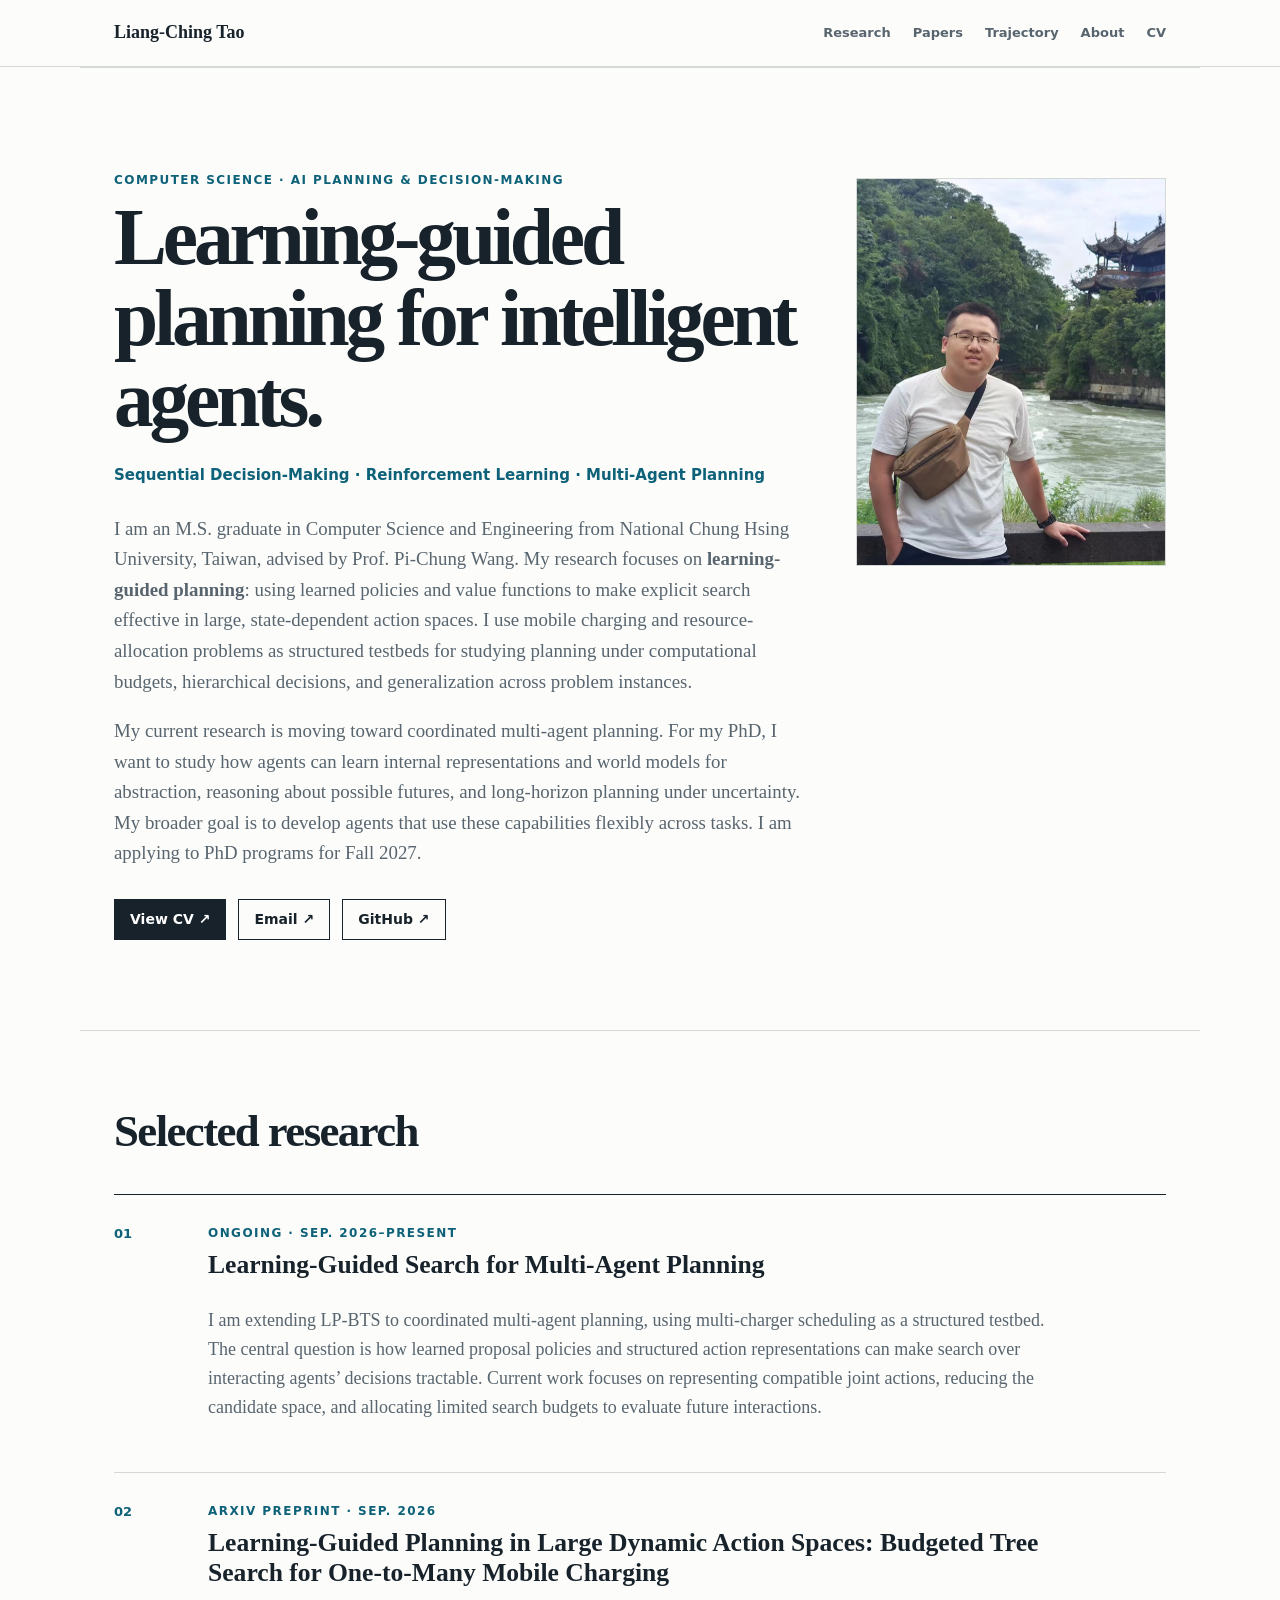
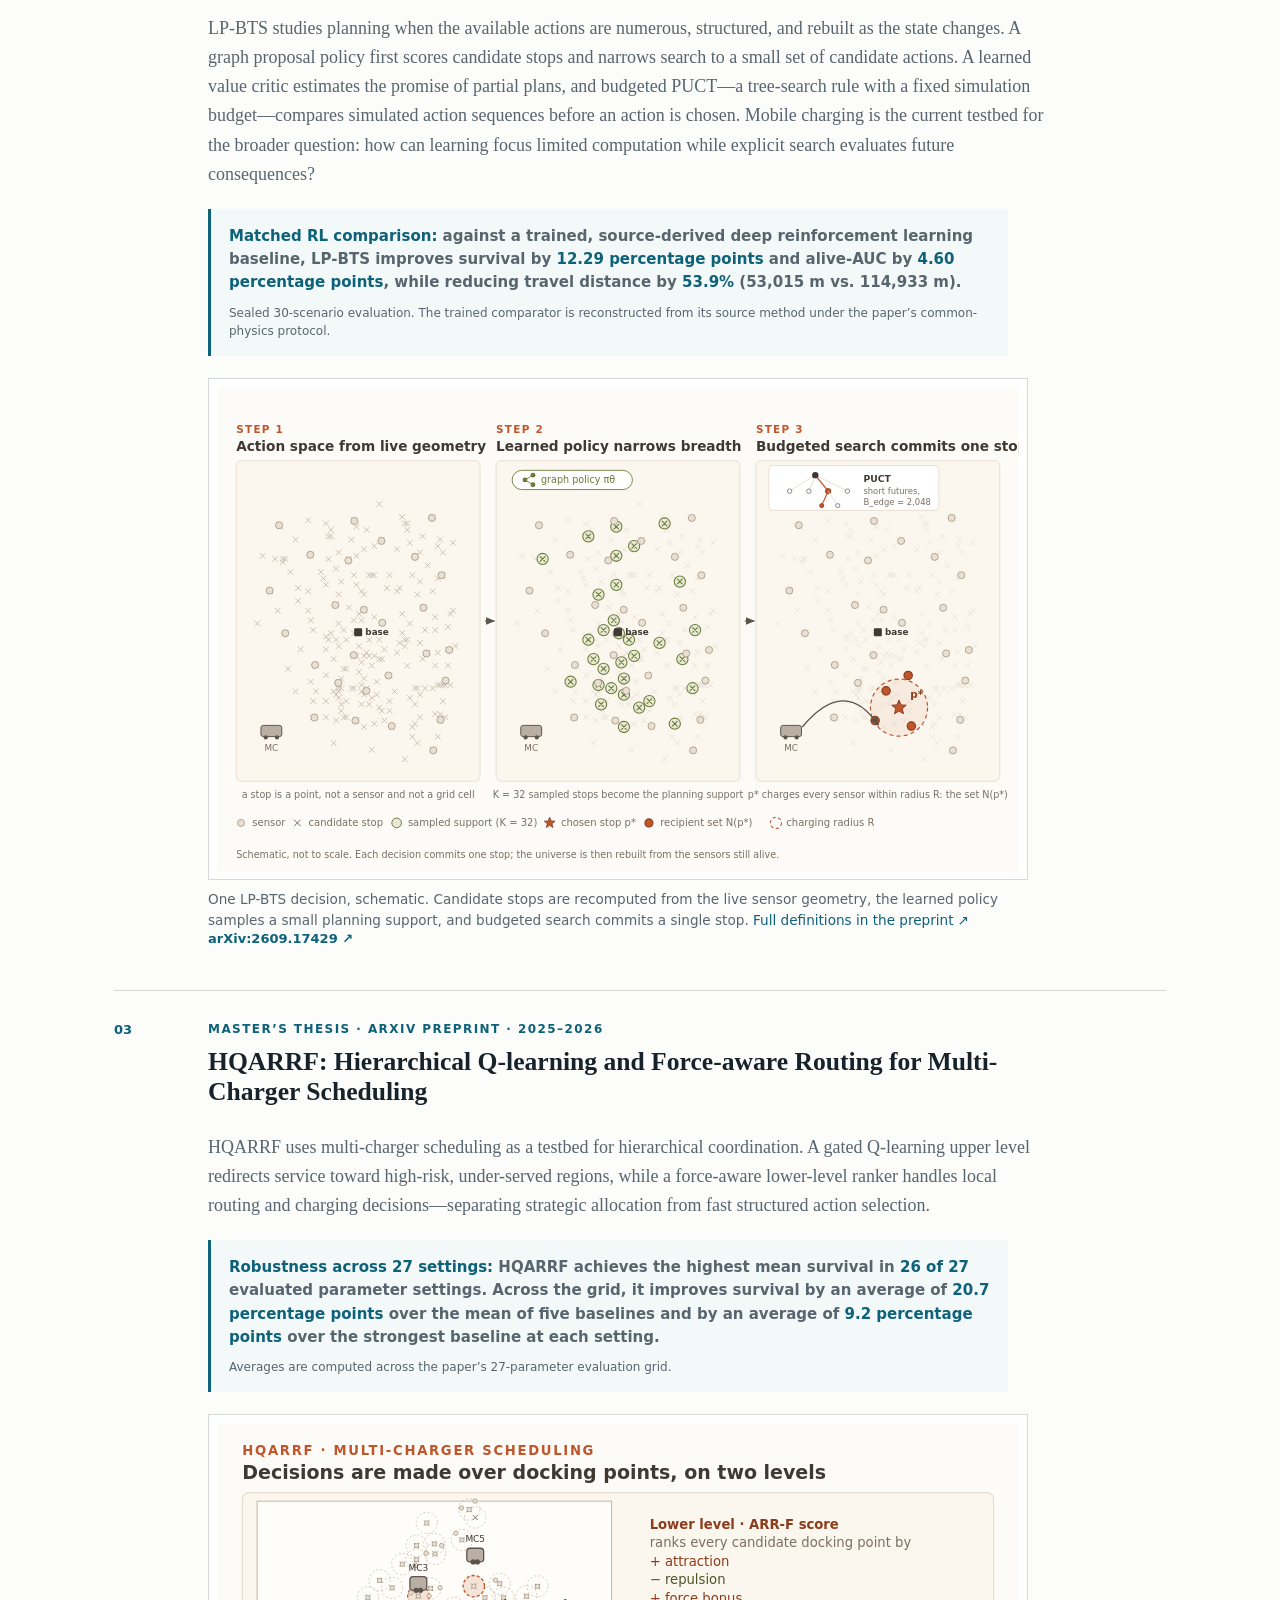
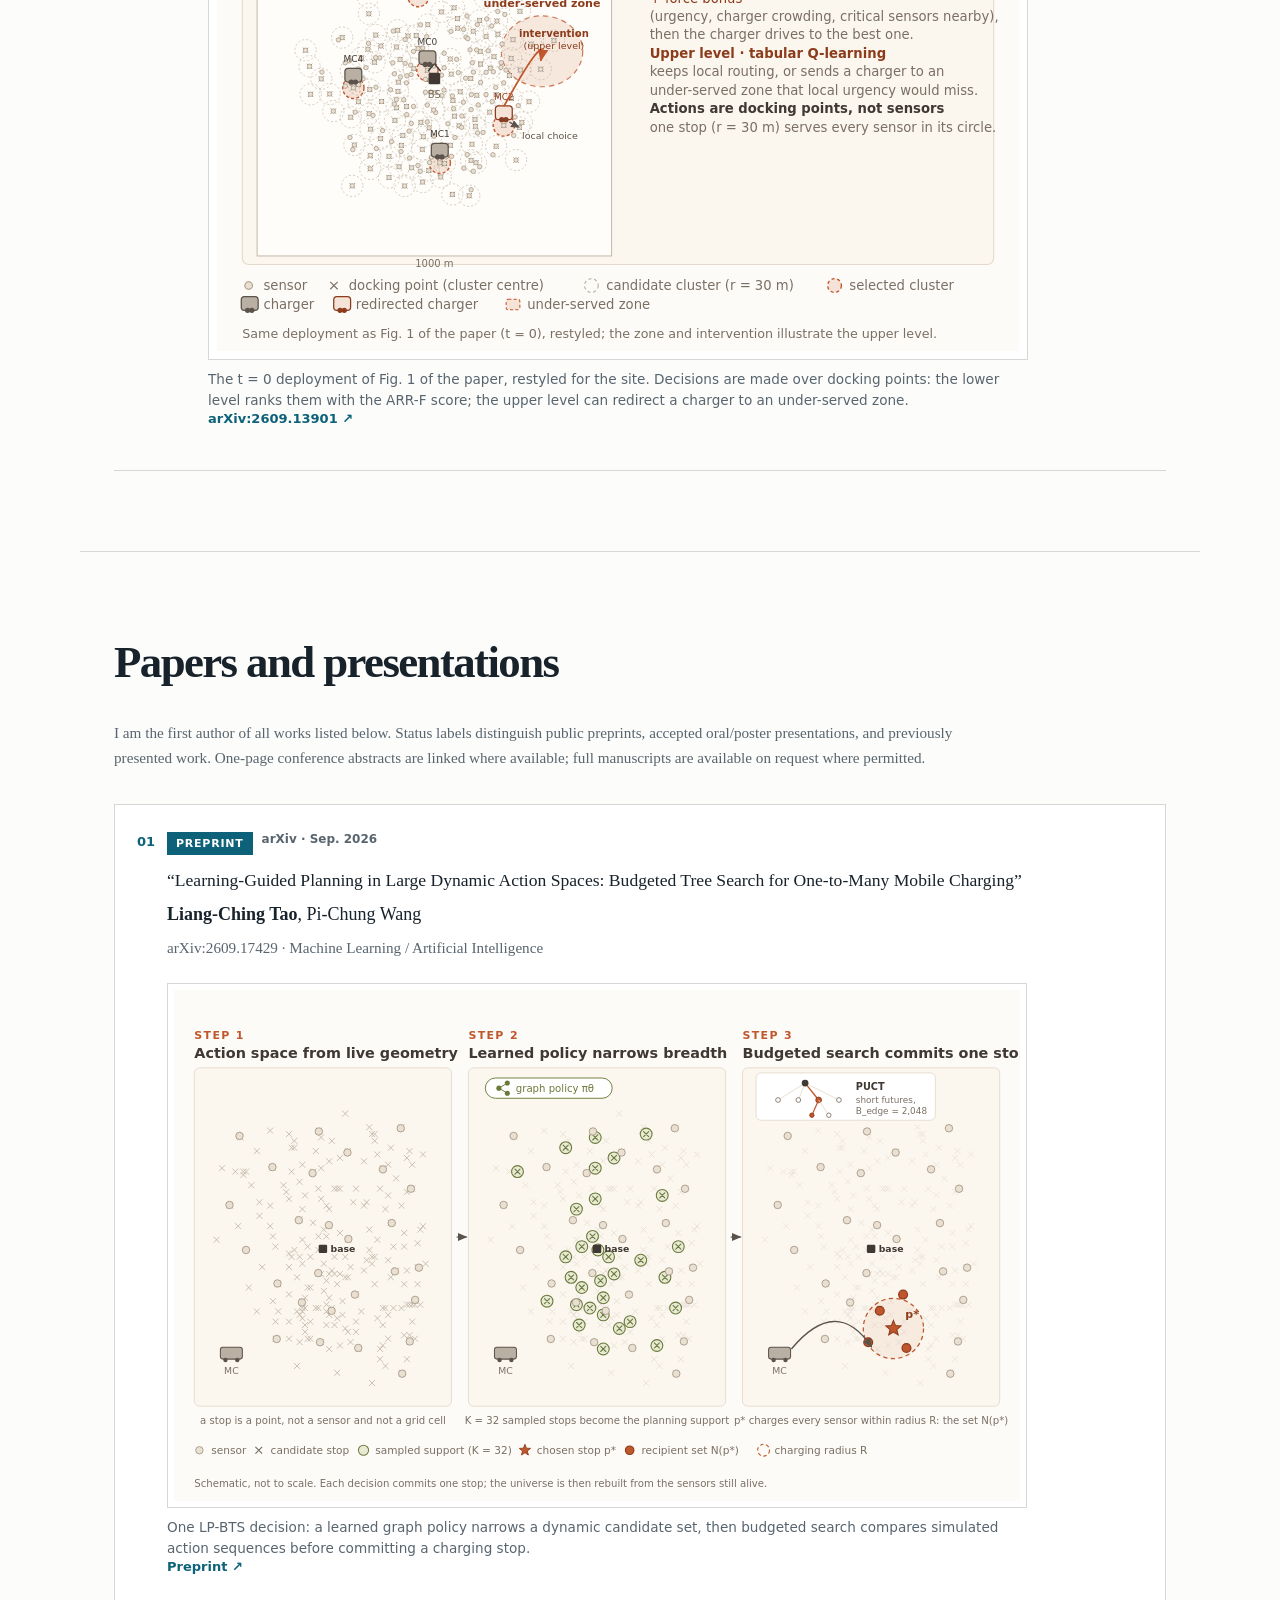
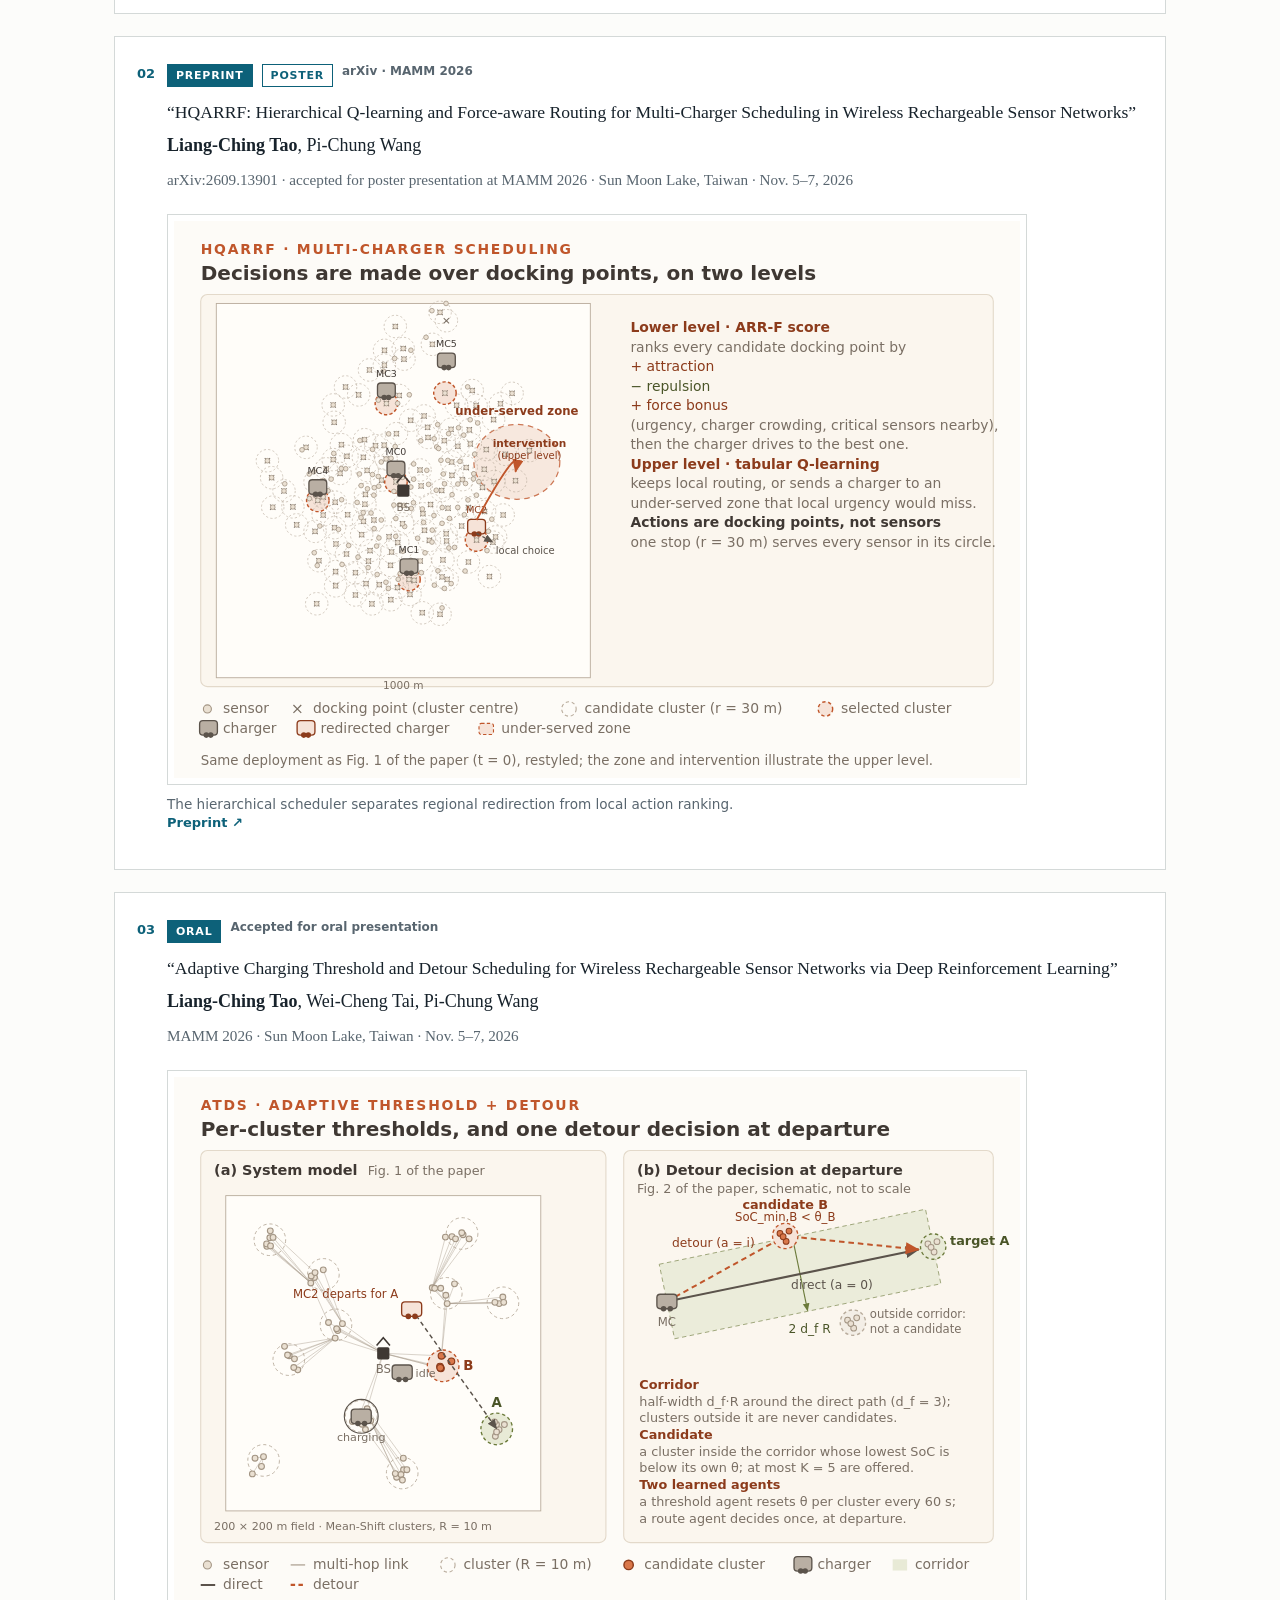
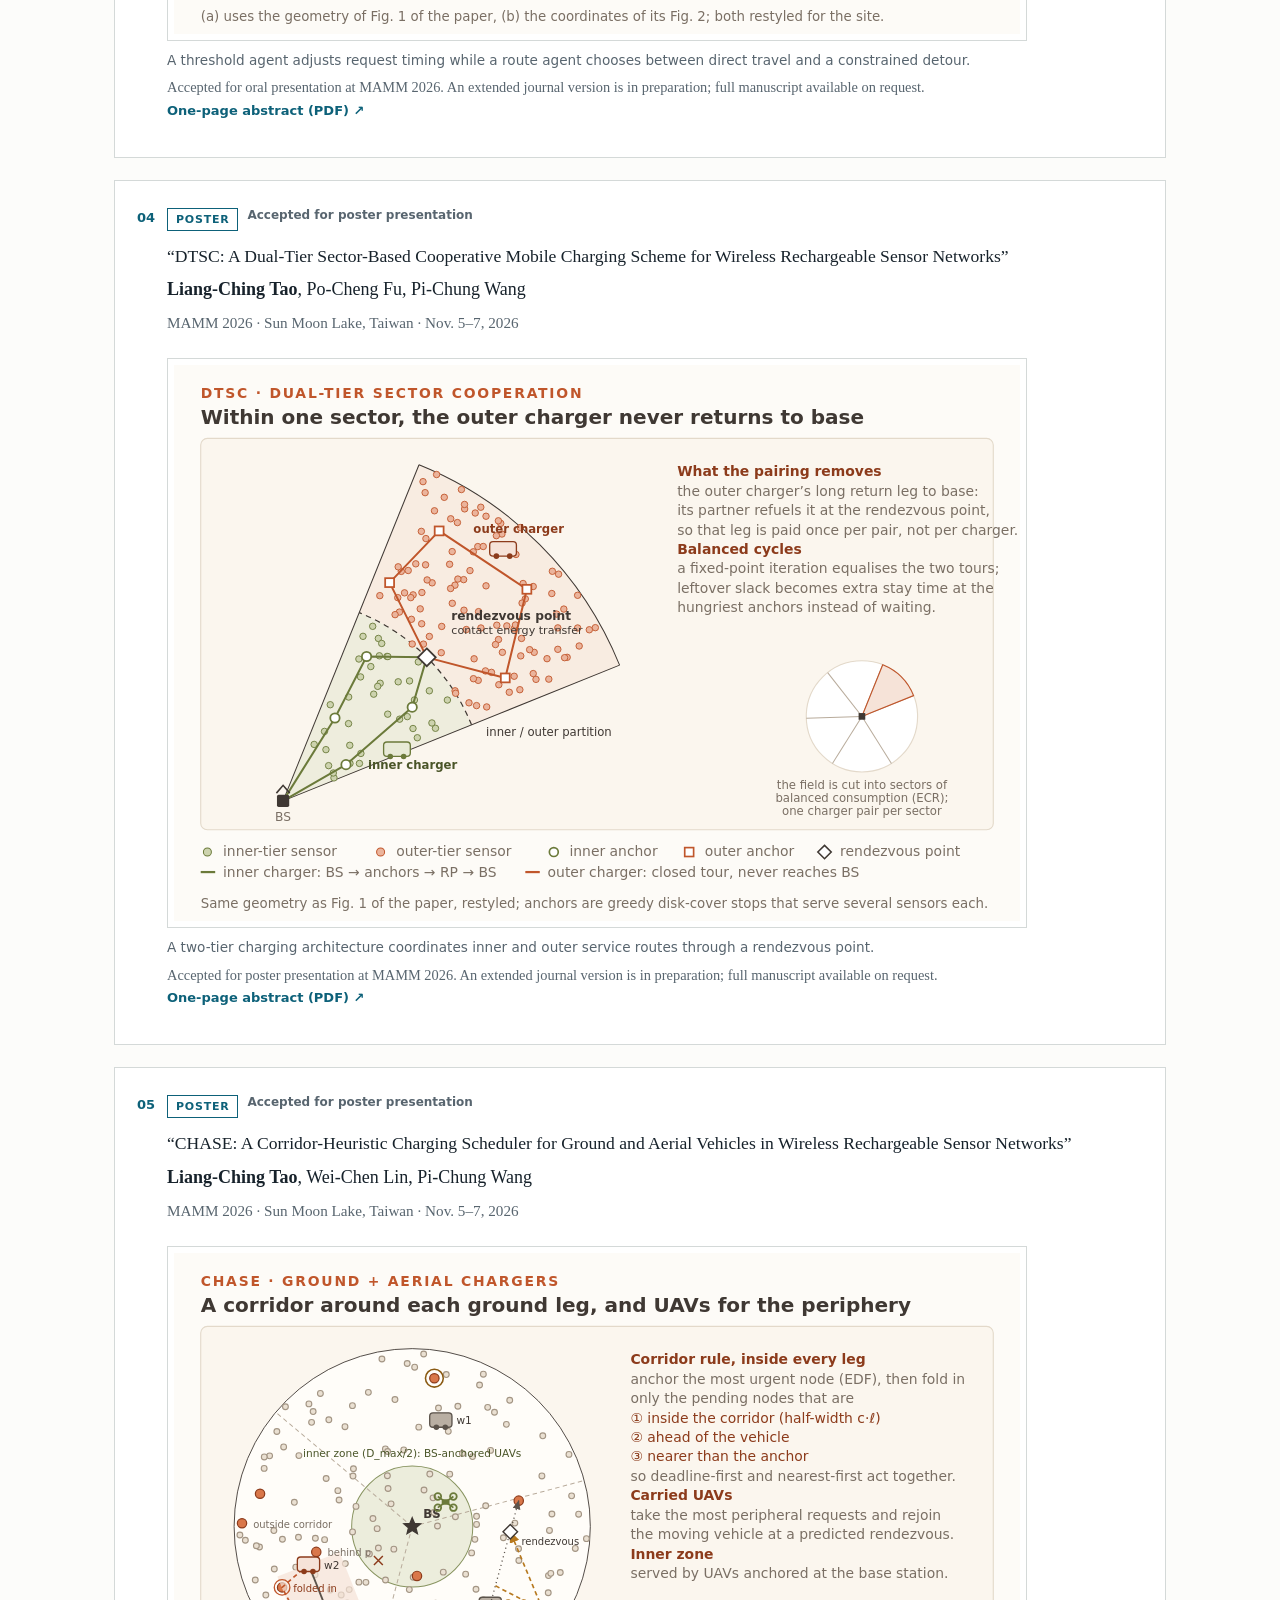
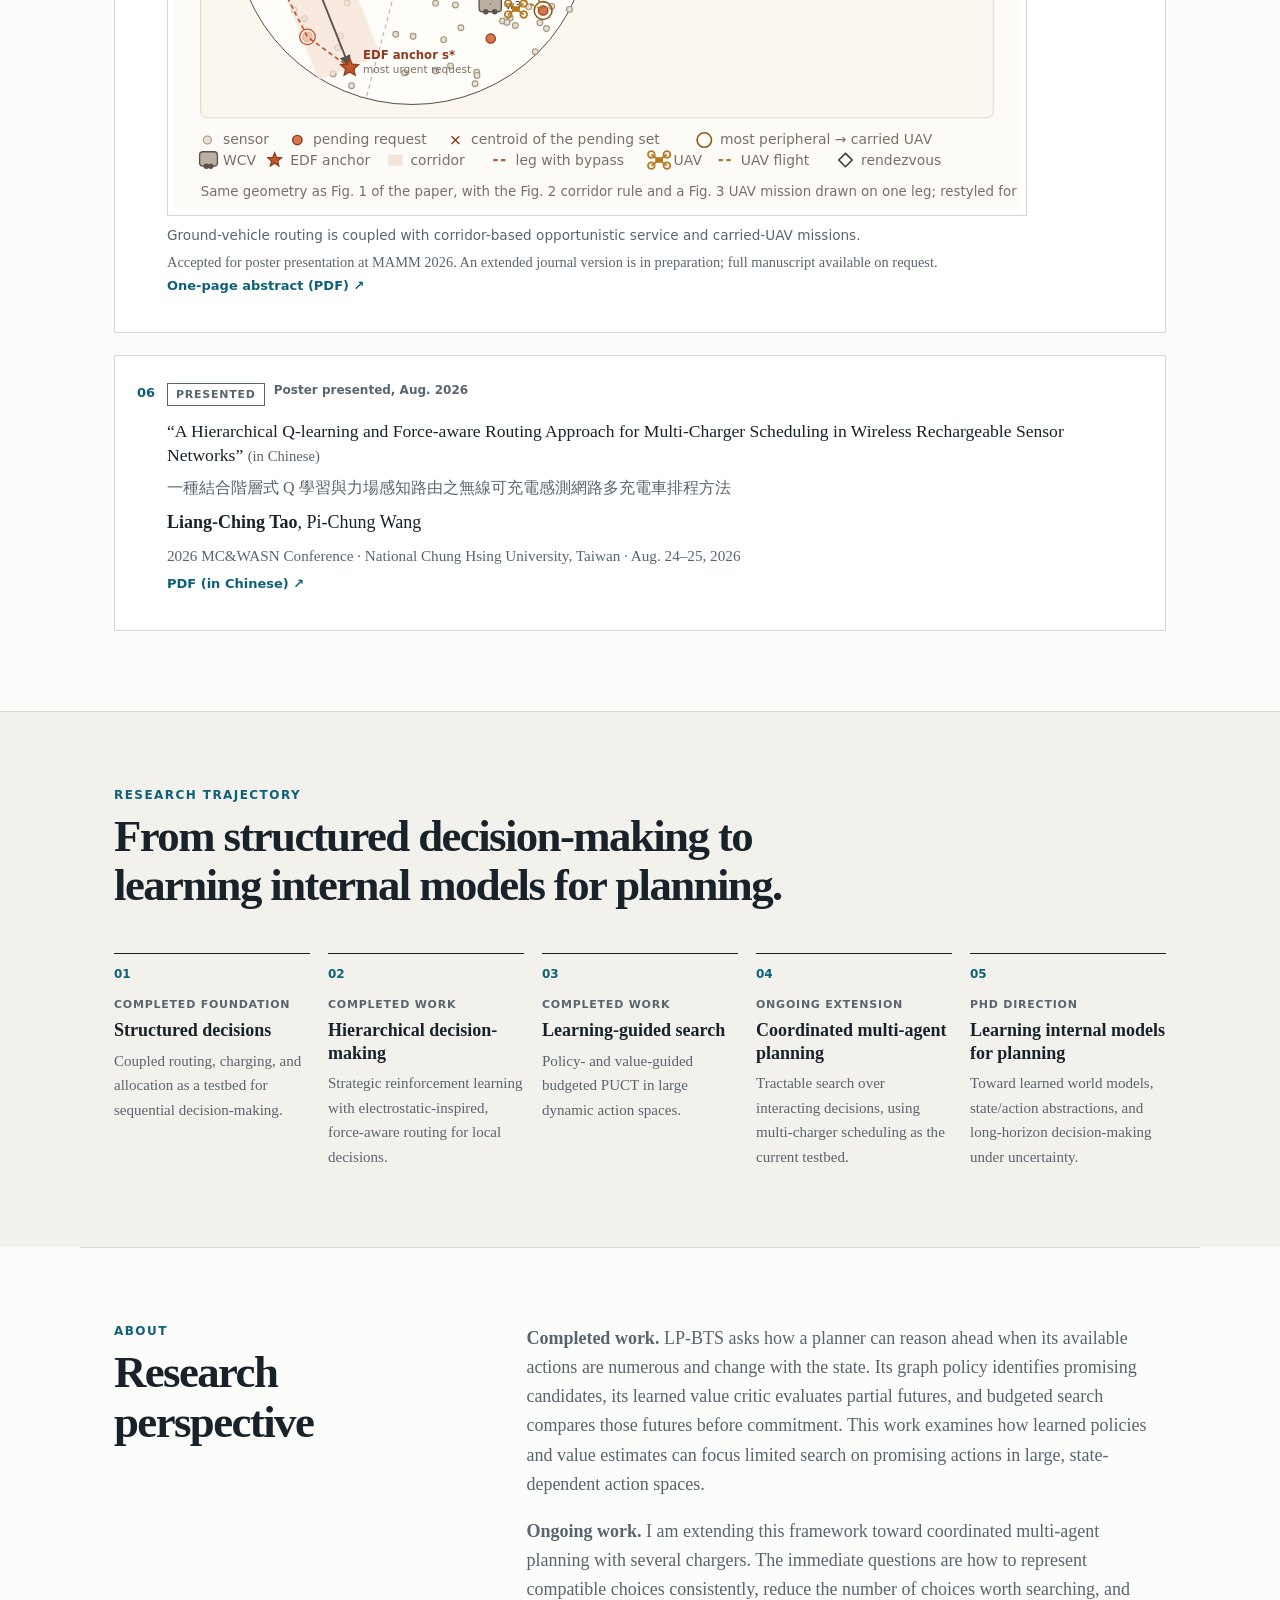
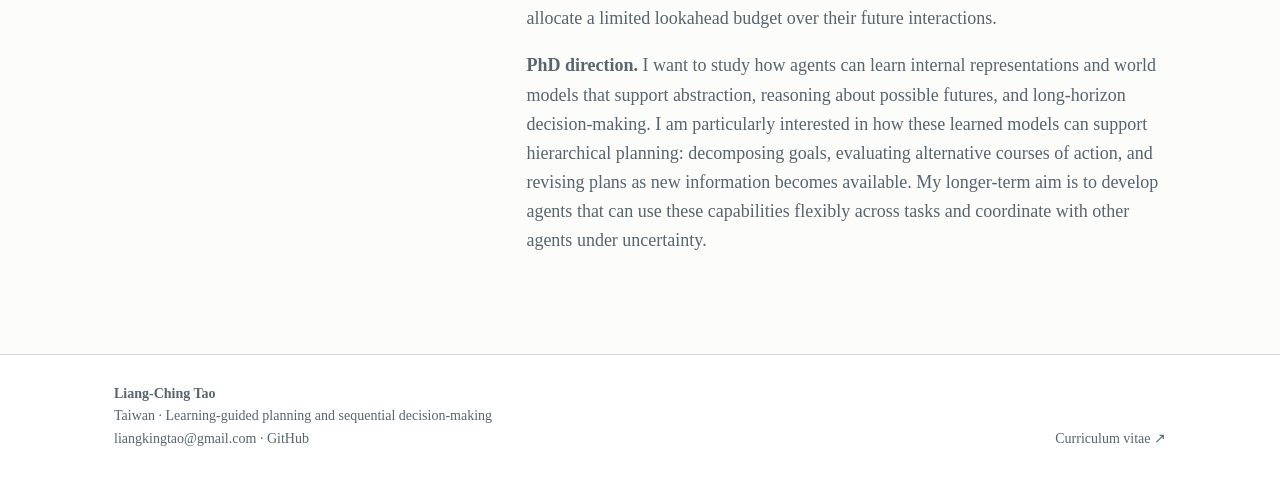
==== index.html @ 88160dd7 "soften conference presentation note" ====
<!doctype html>
<html lang="en">
<head>
  <meta charset="utf-8">
  <meta name="viewport" content="width=device-width, initial-scale=1">
  <meta name="description" content="Liang-Ching Tao researches learning-guided planning, sequential decision-making, reinforcement learning, and scalable search in dynamic action spaces.">
  <link rel="canonical" href="https://morristao.github.io/Liang-Ching-Tao/">
  <meta property="og:title" content="Liang-Ching Tao | Learning-Guided Planning &amp; Sequential Decision-Making">
  <meta property="og:description" content="Research on learning-guided planning, sequential decision-making, reinforcement learning, and scalable search in dynamic action spaces.">
  <meta property="og:type" content="website">
  <meta property="og:url" content="https://morristao.github.io/Liang-Ching-Tao/">
  <link rel="icon" href="data:image/svg+xml,%3Csvg xmlns='http://www.w3.org/2000/svg' viewBox='0 0 64 64'%3E%3Crect width='64' height='64' rx='10' fill='%230d6179'/%3E%3Ctext x='32' y='41' text-anchor='middle' font-family='Arial' font-size='26' font-weight='700' fill='white'%3ELT%3C/text%3E%3C/svg%3E">
  <script type="application/ld+json">{"@context":"https://schema.org","@type":"Person","name":"Liang-Ching Tao","email":"mailto:liangkingtao@gmail.com","alumniOf":[{"@type":"CollegeOrUniversity","name":"National Chung Hsing University"},{"@type":"CollegeOrUniversity","name":"National Chengchi University"}],"sameAs":["https://github.com/morristao"]}</script>
  <title>Liang-Ching Tao | Learning-Guided Planning &amp; Sequential Decision-Making</title>
  <link rel="stylesheet" href="portrait.css?v=20260926">
</head>
<body>
<a class="skip-link" href="#main-content">Skip to content</a>
<header class="site-header">
  <nav class="nav-wrap" aria-label="Primary navigation">
    <a class="wordmark" href="#top">Liang-Ching Tao</a>
    <div class="nav-links">
      <a href="#research">Research</a>
      <a href="#papers">Papers</a>
      <a href="#trajectory">Trajectory</a>
      <a href="#about">About</a>
      <a href="academic_cv.pdf?v=20260929r3" target="_blank" rel="noopener">CV</a>
    </div>
  </nav>
</header>

<main id="main-content">
<section id="top" class="hero section-wrap">
  <div class="hero-layout">
    <div class="hero-main">
      <p class="kicker">Computer Science · AI Planning &amp; Decision-Making</p>
      <h1>Learning-guided planning for intelligent agents.</h1>
      <p class="research-line">Sequential Decision-Making · Reinforcement Learning · Multi-Agent Planning</p>
      <div class="hero-copy">
        <p>I am an M.S. graduate in Computer Science and Engineering from National Chung Hsing University, Taiwan, advised by Prof. Pi-Chung Wang. My research focuses on <strong>learning-guided planning</strong>: using learned policies and value functions to make explicit search effective in large, state-dependent action spaces. I use mobile charging and resource-allocation problems as structured testbeds for studying planning under computational budgets, hierarchical decisions, and generalization across problem instances.</p>
        <p>My current research is moving toward coordinated multi-agent planning. For my PhD, I want to study how agents can learn internal representations and world models for abstraction, reasoning about possible futures, and long-horizon planning under uncertainty. My broader goal is to develop agents that use these capabilities flexibly across tasks. I am applying to PhD programs for Fall 2027.</p>
      </div>
      <div class="hero-actions">
        <a class="button primary" href="academic_cv.pdf?v=20260929r3" target="_blank" rel="noopener">View CV ↗</a>
        <a class="button" href="mailto:liangkingtao@gmail.com">Email ↗</a>
        <a class="button" href="https://github.com/morristao">GitHub ↗</a>
      </div>
    </div>
    <figure class="hero-portrait">
      <img src="assets/profile/liang-ching-tao-riverside.jpg" width="570" height="760" alt="Liang-Ching Tao standing beside a river.">
    </figure>
  </div>
</section>

<section id="research" class="section-wrap research">
  <div class="section-heading"><div><h2>Selected research</h2></div></div>
  <div class="project-list">
    <article class="project">
      <div class="project-index">01</div>
      <div class="project-content">
        <p class="project-type">Ongoing · Sep. 2026–present</p>
        <h3>Learning-Guided Search for Multi-Agent Planning</h3>
        <p>I am extending LP-BTS to coordinated multi-agent planning, using multi-charger scheduling as a structured testbed. The central question is how learned proposal policies and structured action representations can make search over interacting agents’ decisions tractable. Current work focuses on representing compatible joint actions, reducing the candidate space, and allocating limited search budgets to evaluate future interactions.</p>
      </div>
    </article>

    <article class="project">
      <div class="project-index">02</div>
      <div class="project-content">
        <p class="project-type">arXiv preprint · Sep. 2026</p>
        <h3>Learning-Guided Planning in Large Dynamic Action Spaces: Budgeted Tree Search for One-to-Many Mobile Charging</h3>
        <p>LP-BTS studies planning when the available actions are numerous, structured, and rebuilt as the state changes. A graph proposal policy first scores candidate stops and narrows search to a small set of candidate actions. A learned value critic estimates the promise of partial plans, and budgeted PUCT—a tree-search rule with a fixed simulation budget—compares simulated action sequences before an action is chosen. Mobile charging is the current testbed for the broader question: how can learning focus limited computation while explicit search evaluates future consequences?</p>
        <p class="project-result"><strong>Matched RL comparison:</strong> against a trained, source-derived deep reinforcement learning baseline, LP-BTS improves survival by <strong>12.29 percentage points</strong> and alive-AUC by <strong>4.60 percentage points</strong>, while reducing travel distance by <strong>53.9%</strong> (53,015 m vs. 114,933 m).<span class="result-note">Sealed 30-scenario evaluation. The trained comparator is reconstructed from its source method under the paper’s common-physics protocol.</span></p>
        <figure class="project-visual project-visual-diagram">
          <a href="assets/research/lpbts-decision.svg" target="_blank" rel="noopener"><img src="assets/research/lpbts-decision.svg" width="1000" height="604" alt="Three-step schematic. Step one: candidate charging stops induced by the geometry of the live sensors. Step two: the graph policy narrows them to thirty-two sampled stops. Step three: budgeted tree search commits one stop, whose charging radius covers the recipient set the charger then serves." loading="lazy"></a>
          <figcaption>One LP-BTS decision, schematic. Candidate stops are recomputed from the live sensor geometry, the learned policy samples a small planning support, and budgeted search commits a single stop. <a href="https://arxiv.org/abs/2609.17429" target="_blank" rel="noopener">Full definitions in the preprint ↗</a></figcaption>
        </figure>
        <p class="project-links"><a href="https://arxiv.org/abs/2609.17429" target="_blank" rel="noopener">arXiv:2609.17429 ↗</a></p>
      </div>
    </article>

    <article class="project">
      <div class="project-index">03</div>
      <div class="project-content">
        <p class="project-type">Master’s thesis · arXiv preprint · 2025–2026</p>
        <h3>HQARRF: Hierarchical Q-learning and Force-aware Routing for Multi-Charger Scheduling</h3>
        <p>HQARRF uses multi-charger scheduling as a testbed for hierarchical coordination. A gated Q-learning upper level redirects service toward high-risk, under-served regions, while a force-aware lower-level ranker handles local routing and charging decisions—separating strategic allocation from fast structured action selection.</p>
        <p class="project-result"><strong>Robustness across 27 settings:</strong> HQARRF achieves the highest mean survival in <strong>26 of 27</strong> evaluated parameter settings. Across the grid, it improves survival by an average of <strong>20.7 percentage points</strong> over the mean of five baselines and by an average of <strong>9.2 percentage points</strong> over the strongest baseline at each setting.<span class="result-note">Averages are computed across the paper’s 27-parameter evaluation grid.</span></p>
        <figure class="project-visual project-visual-diagram">
          <a href="assets/research/hqarrf-schematic.svg" target="_blank" rel="noopener"><img src="assets/research/hqarrf-schematic.svg" width="760" height="500" alt="Top-down schematic after Fig. 1 of the paper: sensors grouped into candidate clusters with docking points, a base station at the centre, chargers at their selected clusters, and one charger redirected by the upper level toward an under-served region." loading="lazy"></a>
          <figcaption>The t = 0 deployment of Fig. 1 of the paper, restyled for the site. Decisions are made over docking points: the lower level ranks them with the ARR-F score; the upper level can redirect a charger to an under-served zone.</figcaption>
        </figure>
        <p class="project-links"><a href="https://arxiv.org/abs/2609.13901" target="_blank" rel="noopener">arXiv:2609.13901 ↗</a></p>
      </div>
    </article>
  </div>
</section>

<section id="papers" class="papers section-wrap">
  <h2>Papers and presentations</h2>
  <p class="papers-note">I am the first author of all works listed below. Status labels distinguish public preprints, accepted oral/poster presentations, and previously presented work. One-page conference abstracts are linked where available; full manuscripts are available on request where permitted.</p>
  <ol class="paper-list">
    <li>
      <p class="paper-status"><span class="badge badge-publication">Preprint</span><span>arXiv · Sep. 2026</span></p>
      <p class="paper-title">“Learning-Guided Planning in Large Dynamic Action Spaces: Budgeted Tree Search for One-to-Many Mobile Charging”</p>
      <p class="paper-authors"><strong>Liang-Ching Tao</strong>, Pi-Chung Wang</p>
      <p class="paper-venue">arXiv:2609.17429 · Machine Learning / Artificial Intelligence</p>
      <figure class="paper-visual paper-visual-diagram">
        <a href="assets/research/lpbts-decision.svg" target="_blank" rel="noopener"><img src="assets/research/lpbts-decision.svg" width="1000" height="604" alt="Three-step schematic. Step one: candidate charging stops induced by the geometry of the live sensors. Step two: the graph policy narrows them to thirty-two sampled stops. Step three: budgeted tree search commits one stop, whose charging radius covers the recipient set the charger then serves." loading="lazy"></a>
        <figcaption>One LP-BTS decision: a learned graph policy narrows a dynamic candidate set, then budgeted search compares simulated action sequences before committing a charging stop.</figcaption>
      </figure>
      <p class="paper-links"><a href="https://arxiv.org/abs/2609.17429" target="_blank" rel="noopener">Preprint ↗</a></p>
    </li>

    <li>
      <p class="paper-status"><span class="badge badge-publication">Preprint</span><span class="badge badge-poster">Poster</span><span>arXiv · MAMM 2026</span></p>
      <p class="paper-title">“HQARRF: Hierarchical Q-learning and Force-aware Routing for Multi-Charger Scheduling in Wireless Rechargeable Sensor Networks”</p>
      <p class="paper-authors"><strong>Liang-Ching Tao</strong>, Pi-Chung Wang</p>
      <p class="paper-venue">arXiv:2609.13901 · accepted for poster presentation at MAMM 2026 · Sun Moon Lake, Taiwan · Nov. 5–7, 2026</p>
      <figure class="paper-visual paper-visual-diagram">
        <a href="assets/research/hqarrf-schematic.svg" target="_blank" rel="noopener"><img src="assets/research/hqarrf-schematic.svg" width="760" height="500" alt="Top-down schematic after Fig. 1 of the paper: candidate clusters with docking points, chargers at their selected clusters, and one charger redirected toward an under-served region." loading="lazy"></a>
        <figcaption>The hierarchical scheduler separates regional redirection from local action ranking.</figcaption>
      </figure>
      <p class="paper-links"><a href="https://arxiv.org/abs/2609.13901" target="_blank" rel="noopener">Preprint ↗</a></p>
    </li>

    <li>
      <p class="paper-status"><span class="badge badge-oral">Oral</span><span>Accepted for oral presentation</span></p>
      <p class="paper-title">“Adaptive Charging Threshold and Detour Scheduling for Wireless Rechargeable Sensor Networks via Deep Reinforcement Learning”</p>
      <p class="paper-authors"><strong>Liang-Ching Tao</strong>, Wei-Cheng Tai, Pi-Chung Wang</p>
      <p class="paper-venue">MAMM 2026 · Sun Moon Lake, Taiwan · Nov. 5–7, 2026</p>
      <figure class="paper-visual paper-visual-diagram">
        <a href="assets/research/atds-schematic.svg" target="_blank" rel="noopener"><img src="assets/research/atds-schematic.svg" width="760" height="500" alt="Two panels. Left, the system model of Fig. 1 of the paper: clusters reporting to a central base station over a multi-hop tree, with one charger idle, one departing for target cluster A, and one charging. Right, the detour decision of Fig. 2: a corridor around the direct path, candidate cluster B inside it with state of charge below its threshold, and a cluster outside the corridor that is never a candidate." loading="lazy"></a>
        <figcaption>A threshold agent adjusts request timing while a route agent chooses between direct travel and a constrained detour.</figcaption>
      </figure>
      <p class="paper-note">Accepted for oral presentation at MAMM 2026. An extended journal version is in preparation; full manuscript available on request.</p>
      <p class="paper-links"><a href="p/w4k8m2rq7c.pdf" target="_blank" rel="noopener">One-page abstract (PDF) ↗</a></p>
    </li>

    <li>
      <p class="paper-status"><span class="badge badge-poster">Poster</span><span>Accepted for poster presentation</span></p>
      <p class="paper-title">“DTSC: A Dual-Tier Sector-Based Cooperative Mobile Charging Scheme for Wireless Rechargeable Sensor Networks”</p>
      <p class="paper-authors"><strong>Liang-Ching Tao</strong>, Po-Cheng Fu, Pi-Chung Wang</p>
      <p class="paper-venue">MAMM 2026 · Sun Moon Lake, Taiwan · Nov. 5–7, 2026</p>
      <figure class="paper-visual paper-visual-diagram">
        <a href="assets/research/dtsc-schematic.svg" target="_blank" rel="noopener"><img src="assets/research/dtsc-schematic.svg" width="760" height="500" alt="Schematic after Fig. 1 of the paper: one consumption-balanced sector split into an inner and an outer tier; the inner charger tours its anchors and returns to the base station, the outer charger tours the outer anchors and is refuelled by contact at a rendezvous point on the tier boundary." loading="lazy"></a>
        <figcaption>A two-tier charging architecture coordinates inner and outer service routes through a rendezvous point.</figcaption>
      </figure>
      <p class="paper-note">Accepted for poster presentation at MAMM 2026. An extended journal version is in preparation; full manuscript available on request.</p>
      <p class="paper-links"><a href="p/z9p3vh6tny.pdf" target="_blank" rel="noopener">One-page abstract (PDF) ↗</a></p>
    </li>

    <li>
      <p class="paper-status"><span class="badge badge-poster">Poster</span><span>Accepted for poster presentation</span></p>
      <p class="paper-title">“CHASE: A Corridor-Heuristic Charging Scheduler for Ground and Aerial Vehicles in Wireless Rechargeable Sensor Networks”</p>
      <p class="paper-authors"><strong>Liang-Ching Tao</strong>, Wei-Chen Lin, Pi-Chung Wang</p>
      <p class="paper-venue">MAMM 2026 · Sun Moon Lake, Taiwan · Nov. 5–7, 2026</p>
      <figure class="paper-visual paper-visual-diagram">
        <a href="assets/research/chase-schematic.svg" target="_blank" rel="noopener"><img src="assets/research/chase-schematic.svg" width="760" height="500" alt="Schematic after Figs. 1 to 3 of the paper: a circular field cut into load-balanced clusters with one ground vehicle each, an inner zone served by base-anchored UAVs, one vehicle leg toward the most urgent request with its corridor, and a carried UAV released to a peripheral node and recovered at a rendezvous on the path." loading="lazy"></a>
        <figcaption>Ground-vehicle routing is coupled with corridor-based opportunistic service and carried-UAV missions.</figcaption>
      </figure>
      <p class="paper-note">Accepted for poster presentation at MAMM 2026. An extended journal version is in preparation; full manuscript available on request.</p>
      <p class="paper-links"><a href="p/b5d7ce1xqs.pdf" target="_blank" rel="noopener">One-page abstract (PDF) ↗</a></p>
    </li>

    <li>
      <p class="paper-status"><span class="badge badge-presented">Presented</span><span>Poster presented, Aug. 2026</span></p>
      <p class="paper-title">“A Hierarchical Q-learning and Force-aware Routing Approach for Multi-Charger Scheduling in Wireless Rechargeable Sensor Networks” <span class="paper-lang">(in Chinese)</span></p>
      <p class="publication-chinese" lang="zh-Hant">一種結合階層式 Q 學習與力場感知路由之無線可充電感測網路多充電車排程方法</p>
      <p class="paper-authors"><strong>Liang-Ching Tao</strong>, Pi-Chung Wang</p>
      <p class="paper-venue">2026 MC&amp;WASN Conference · National Chung Hsing University, Taiwan · Aug. 24–25, 2026</p>
      <p class="paper-links"><a href="p/gyjv097dse.pdf" target="_blank" rel="noopener">PDF (in Chinese) ↗</a></p>
    </li>
  </ol>
</section>

<section id="trajectory" class="trajectory">
  <div class="section-wrap">
    <p class="section-label">Research trajectory</p>
    <h2>From structured decision-making to learning internal models for planning.</h2>
    <ol class="trajectory-list" style="grid-template-columns:repeat(auto-fit,minmax(170px,1fr))">
      <li><span>01</span><span class="stage">Completed foundation</span><strong>Structured decisions</strong><p>Coupled routing, charging, and allocation as a testbed for sequential decision-making.</p></li>
      <li><span>02</span><span class="stage">Completed work</span><strong>Hierarchical decision-making</strong><p>Strategic reinforcement learning with electrostatic-inspired, force-aware routing for local decisions.</p></li>
      <li><span>03</span><span class="stage">Completed work</span><strong>Learning-guided search</strong><p>Policy- and value-guided budgeted PUCT in large dynamic action spaces.</p></li>
      <li><span>04</span><span class="stage">Ongoing extension</span><strong>Coordinated multi-agent planning</strong><p>Tractable search over interacting decisions, using multi-charger scheduling as the current testbed.</p></li>
      <li><span>05</span><span class="stage">PhD direction</span><strong>Learning internal models for planning</strong><p>Toward learned world models, state/action abstractions, and long-horizon decision-making under uncertainty.</p></li>
    </ol>
  </div>
</section>

<section id="about" class="about section-wrap">
  <div><p class="section-label">About</p><h2>Research perspective</h2></div>
  <div class="about-copy">
    <p><strong>Completed work.</strong> LP-BTS asks how a planner can reason ahead when its available actions are numerous and change with the state. Its graph policy identifies promising candidates, its learned value critic evaluates partial futures, and budgeted search compares those futures before commitment. This work examines how learned policies and value estimates can focus limited search on promising actions in large, state-dependent action spaces.</p>
    <p><strong>Ongoing work.</strong> I am extending this framework toward coordinated multi-agent planning with several chargers. The immediate questions are how to represent compatible choices consistently, reduce the number of choices worth searching, and allocate a limited lookahead budget over their future interactions.</p>
    <p><strong>PhD direction.</strong> I want to study how agents can learn internal representations and world models that support abstraction, reasoning about possible futures, and long-horizon decision-making. I am particularly interested in how these learned models can support hierarchical planning: decomposing goals, evaluating alternative courses of action, and revising plans as new information becomes available. My longer-term aim is to develop agents that can use these capabilities flexibly across tasks and coordinate with other agents under uncertainty.</p>
  </div>
</section>
</main>

<footer>
  <div class="footer-wrap">
    <p><strong>Liang-Ching Tao</strong><br>Taiwan · Learning-guided planning and sequential decision-making<br><a href="mailto:liangkingtao@gmail.com">liangkingtao@gmail.com</a> · <a href="https://github.com/morristao">GitHub</a></p>
    <a href="academic_cv.pdf?v=20260929r3" target="_blank" rel="noopener">Curriculum vitae ↗</a>
  </div>
</footer>
</body>
</html>
---- portrait.css ----
:root{--ink:#17222b;--muted:#58656f;--paper:#fcfcfa;--warm:#f3f1ec;--accent:#0d6179;--line:#d4d9d8;--max:1120px}*{box-sizing:border-box}body{margin:0;background:var(--paper);color:var(--ink);font:18px/1.62 Georgia,"Times New Roman",serif}.skip-link{position:absolute;left:-999px}.skip-link:focus{left:8px;top:8px;background:var(--ink);color:#fff;padding:8px}.site-header{position:sticky;top:0;z-index:5;background:rgba(252,252,250,.96);border-bottom:1px solid var(--line)}.nav-wrap,.section-wrap,.footer-wrap{max-width:var(--max);margin:auto;padding:0 34px}.nav-wrap{min-height:66px;display:flex;align-items:center;justify-content:space-between;gap:24px}.wordmark{font-weight:700;color:var(--ink);text-decoration:none}.nav-links{display:flex;flex-wrap:wrap;gap:22px;font:700 13px/1.2 system-ui,sans-serif}.nav-links a,.footer-wrap a{color:var(--muted);text-decoration:none}.nav-links a:hover,.footer-wrap a:hover,a:hover{color:var(--accent);text-decoration:underline}section{border-top:1px solid var(--line)}.hero{max-width:900px;margin-left:max(0px,calc((100% - var(--max))/2));padding-top:105px;padding-bottom:90px}.kicker,.section-label,.project-type{margin:0 0 10px;color:var(--accent);font:700 12px/1.2 system-ui,sans-serif;letter-spacing:.12em;text-transform:uppercase}h1,h2,h3,p{margin-top:0}h1{max-width:850px;margin-bottom:24px;font-size:clamp(2.8rem,6.2vw,5.15rem);line-height:1.02;letter-spacing:-.052em;font-weight:600}h2{font-size:clamp(2rem,3.5vw,3rem);line-height:1.1;letter-spacing:-.035em;font-weight:600}.research-line{color:var(--accent);font:600 15px/1.5 system-ui,sans-serif}.hero-copy{max-width:720px;margin-top:27px;color:var(--muted);font-size:1.18rem}.hero-actions{display:flex;flex-wrap:wrap;gap:12px;margin-top:30px}.button{padding:11px 15px;border:1px solid var(--ink);color:var(--ink);font:700 14px/1.2 system-ui,sans-serif;text-decoration:none}.button.primary{background:var(--ink);color:#fff}.news{padding-top:32px;padding-bottom:32px;background:var(--warm)}.news ul{margin:0;padding-left:20px}.research,.papers,.about{padding-top:76px;padding-bottom:80px}.section-heading{margin-bottom:38px}.project-list{border-top:1px solid var(--ink)}.project{display:grid;grid-template-columns:72px 1fr;gap:22px;padding:31px 0;border-bottom:1px solid var(--line)}.project-index{color:var(--accent);font:700 13px system-ui,sans-serif}.project-content{max-width:840px}.project h3{font-size:1.6rem;line-height:1.18}.project-content>p:not(.project-type):not(.project-links){color:var(--muted)}.project-links,.paper-links{font:700 13px system-ui,sans-serif}.project-links a,.paper-links a{color:var(--accent);text-decoration:none}.papers h2{margin:10px 0 34px}.papers-note{max-width:840px;margin:0 0 6px;color:var(--muted);font-size:.95rem}.paper-status{display:flex;gap:9px;margin:0 0 13px;color:var(--muted);font:700 12px system-ui,sans-serif}.badge{padding:4px 8px;border:1px solid var(--accent);font:700 11px system-ui,sans-serif;letter-spacing:.07em;text-transform:uppercase}.badge-oral,.badge-publication{background:var(--accent);color:#fff}.badge-poster{color:var(--accent)}.badge-presented{color:var(--muted);border-color:var(--muted)}.paper-lang{color:var(--muted);font-size:.92rem}.publication-chinese{margin-bottom:7px;color:var(--muted);font-size:1rem}.paper-authors,.paper-title,.paper-venue{margin-bottom:7px}.paper-title{font-size:1.1rem;line-height:1.4}.paper-venue{color:var(--muted);font-size:.95rem}.paper-note{margin:6px 0 4px;color:var(--muted);font-size:.9rem;line-height:1.5}.paper-list{display:grid;grid-template-columns:1fr;gap:22px;margin:34px 0 0;padding:0;list-style:none;counter-reset:papers}.paper-list li{position:relative;padding:27px 25px 26px 52px;border:1px solid var(--line);background:#fff;counter-increment:papers}.paper-list li::before{content:"0" counter(papers);position:absolute;left:22px;top:29px;color:var(--accent);font:700 13px system-ui,sans-serif}.trajectory{padding:76px 0 78px;background:var(--warm)}.trajectory h2{max-width:790px;margin:10px 0 42px}.trajectory-list{display:grid;grid-template-columns:repeat(5,1fr);gap:18px;margin:0;padding:0;list-style:none}.trajectory-list li{border-top:1px solid var(--ink);padding-top:13px}.trajectory-list span{display:block;margin-bottom:17px;color:var(--accent);font:700 12px system-ui,sans-serif}.trajectory-list p{margin:0;color:var(--muted);font-size:.94rem}.about{display:grid;grid-template-columns:.7fr 1.3fr;gap:68px}.about-copy{max-width:685px;color:var(--muted)}footer{border-top:1px solid var(--line);background:#fff;padding:28px 0}.footer-wrap{display:flex;justify-content:space-between;align-items:end;gap:30px;font-size:14px;color:var(--muted)}.footer-wrap p{margin:0}@media(max-width:760px){body{font-size:17px}.nav-wrap,.section-wrap,.footer-wrap{padding-left:20px;padding-right:20px}.hero{margin:0;padding-top:68px;padding-bottom:62px}.hero-copy{font-size:1.08rem}.research,.papers,.about{padding-top:54px;padding-bottom:58px}.project{grid-template-columns:1fr;gap:9px}.project h3{font-size:1.35rem}.paper-list{grid-template-columns:1fr}.trajectory{padding:55px 0}.trajectory-list{grid-template-columns:1fr 1fr}.about{grid-template-columns:1fr;gap:22px}.footer-wrap{align-items:flex-start;flex-direction:column}}@media(max-width:375px){.nav-wrap{align-items:flex-start;padding-top:14px;padding-bottom:14px}.nav-links{max-width:185px;gap:8px 12px}.wordmark{font-size:15px}h1{font-size:2.55rem}.trajectory-list{grid-template-columns:1fr}}.paper-visual{margin:22px 0 0;max-width:860px}.paper-visual img{display:block;width:100%;height:auto;aspect-ratio:3/2;object-fit:cover;border:1px solid var(--line);background:var(--warm)}.project-visual{margin:22px 0 0;max-width:780px}.project-visual img{display:block;width:100%;height:auto;aspect-ratio:3/2;object-fit:cover;border:1px solid var(--line);background:var(--warm)}.project-visual-diagram{max-width:820px}.paper-visual-diagram img{height:auto;aspect-ratio:auto;object-fit:contain;background:#fff;padding:6px}.project-visual-diagram img{height:auto;aspect-ratio:auto;object-fit:contain;background:#fff;padding:8px}figure{margin:0}figcaption{margin-top:9px;color:var(--muted);font:400 .85rem/1.55 system-ui,sans-serif}figcaption a{color:var(--accent);text-decoration:none}
.hero{max-width:var(--max)!important;margin:0 auto!important;padding-top:105px!important;padding-bottom:90px!important}.hero-layout{display:grid;grid-template-columns:minmax(0,1fr) 250px;align-items:start;gap:54px}.hero-portrait{width:250px;margin:5px 0 0}.hero-portrait img{display:block;width:100%;height:auto;border:1px solid var(--line)}@media(max-width:760px){.hero{margin:0!important;padding-top:68px!important;padding-bottom:62px!important}.hero-layout{grid-template-columns:1fr;gap:28px}.hero-portrait{width:min(250px,72vw);margin:0}}
.hero-layout{grid-template-columns:minmax(0,1fr) 310px!important;gap:44px!important}.hero-portrait{width:310px!important}.hero-portrait img{height:388px!important;object-fit:cover!important;object-position:40% center!important}
@media(max-width:760px){.hero-layout{grid-template-columns:1fr!important;gap:28px!important}.hero-portrait{width:min(310px,78vw)!important;margin:0!important}.hero-portrait img{height:auto!important;aspect-ratio:310/388}}
.project-result{max-width:800px;margin:20px 0 0;padding:16px 18px;border-left:3px solid var(--accent);background:#f3f8f8;color:var(--ink);font:600 15px/1.55 system-ui,sans-serif}.project-result strong{color:var(--accent)}.result-note{display:block;margin:9px 0 0;color:var(--muted);font:400 12px/1.5 system-ui,sans-serif}.trajectory-list .stage{display:block;margin:9px 0 8px;color:var(--muted);font:600 11px/1.25 system-ui,sans-serif;font-style:normal;letter-spacing:.07em;text-transform:uppercase}.trajectory-list .stage+strong{display:block;margin-bottom:7px;line-height:1.25}.trajectory-list .stage+strong+p{margin-top:0}@media(max-width:760px){.project-result{font-size:14px}}
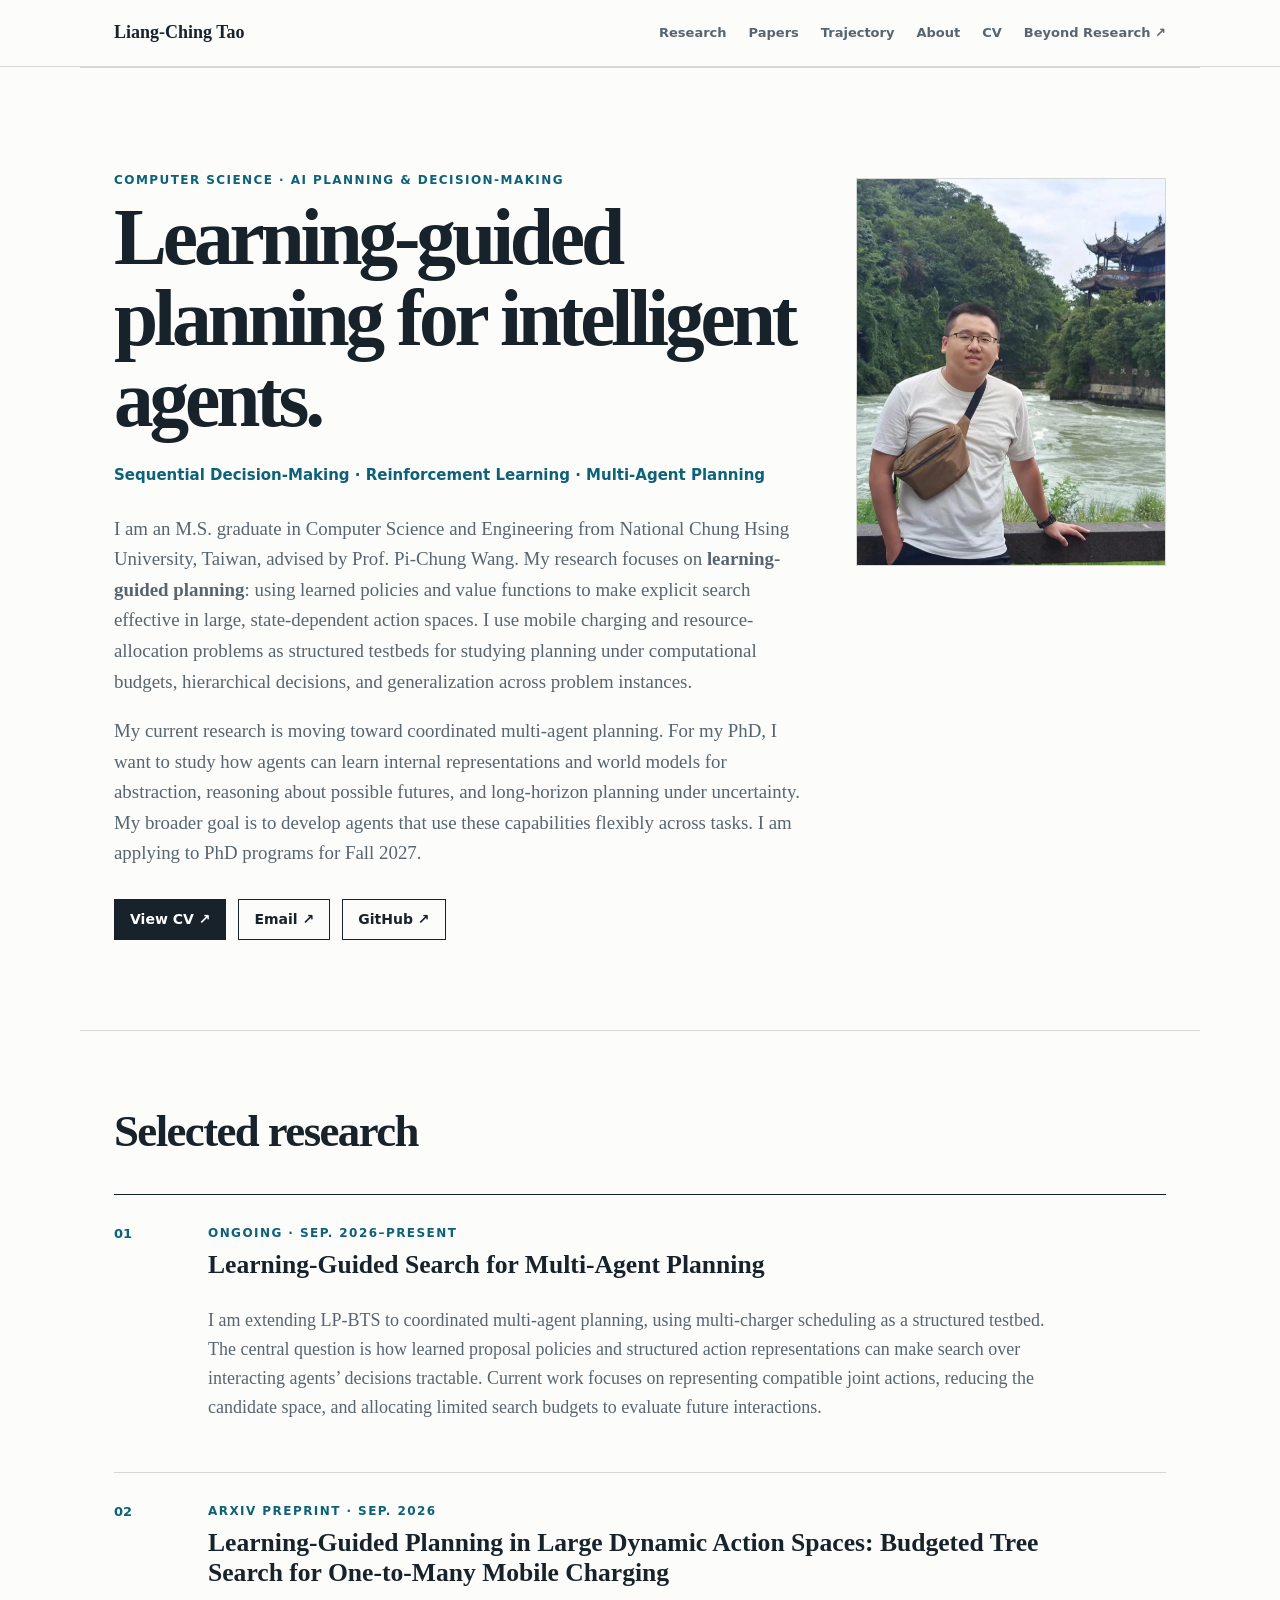
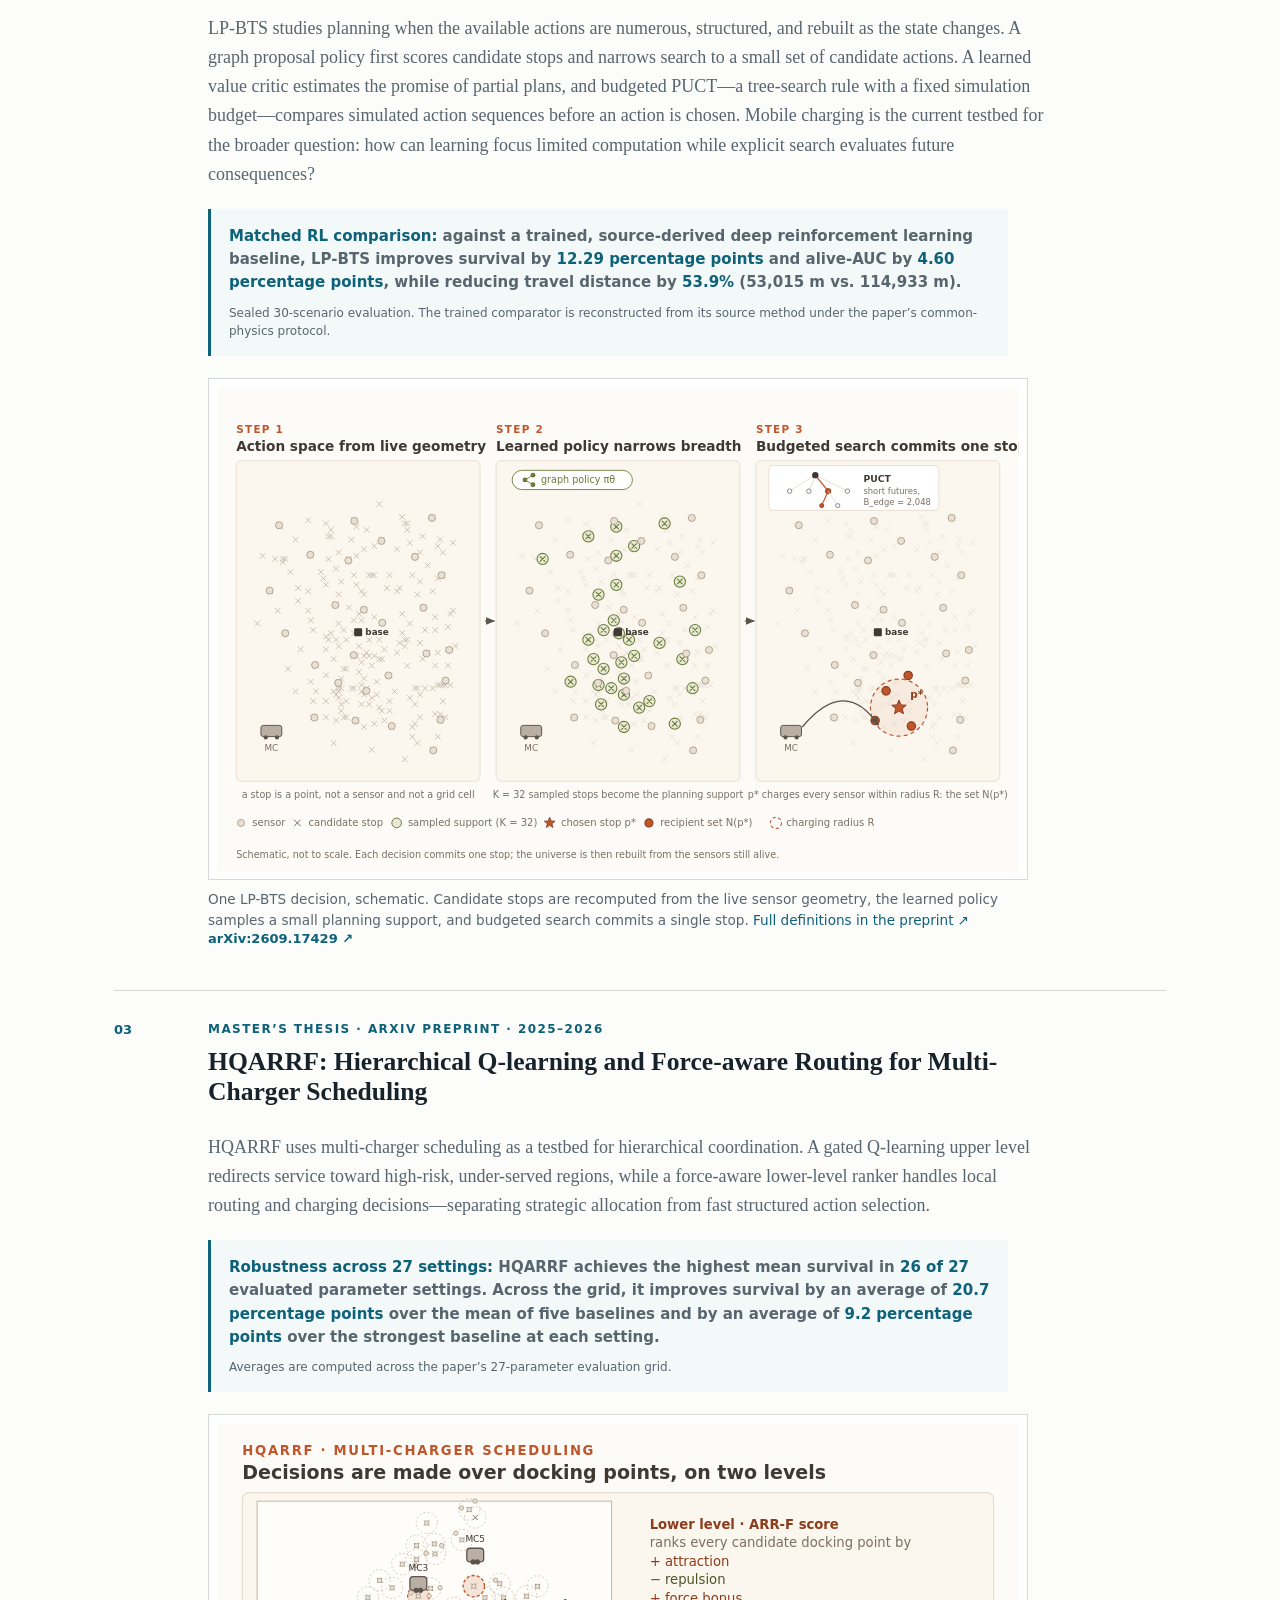
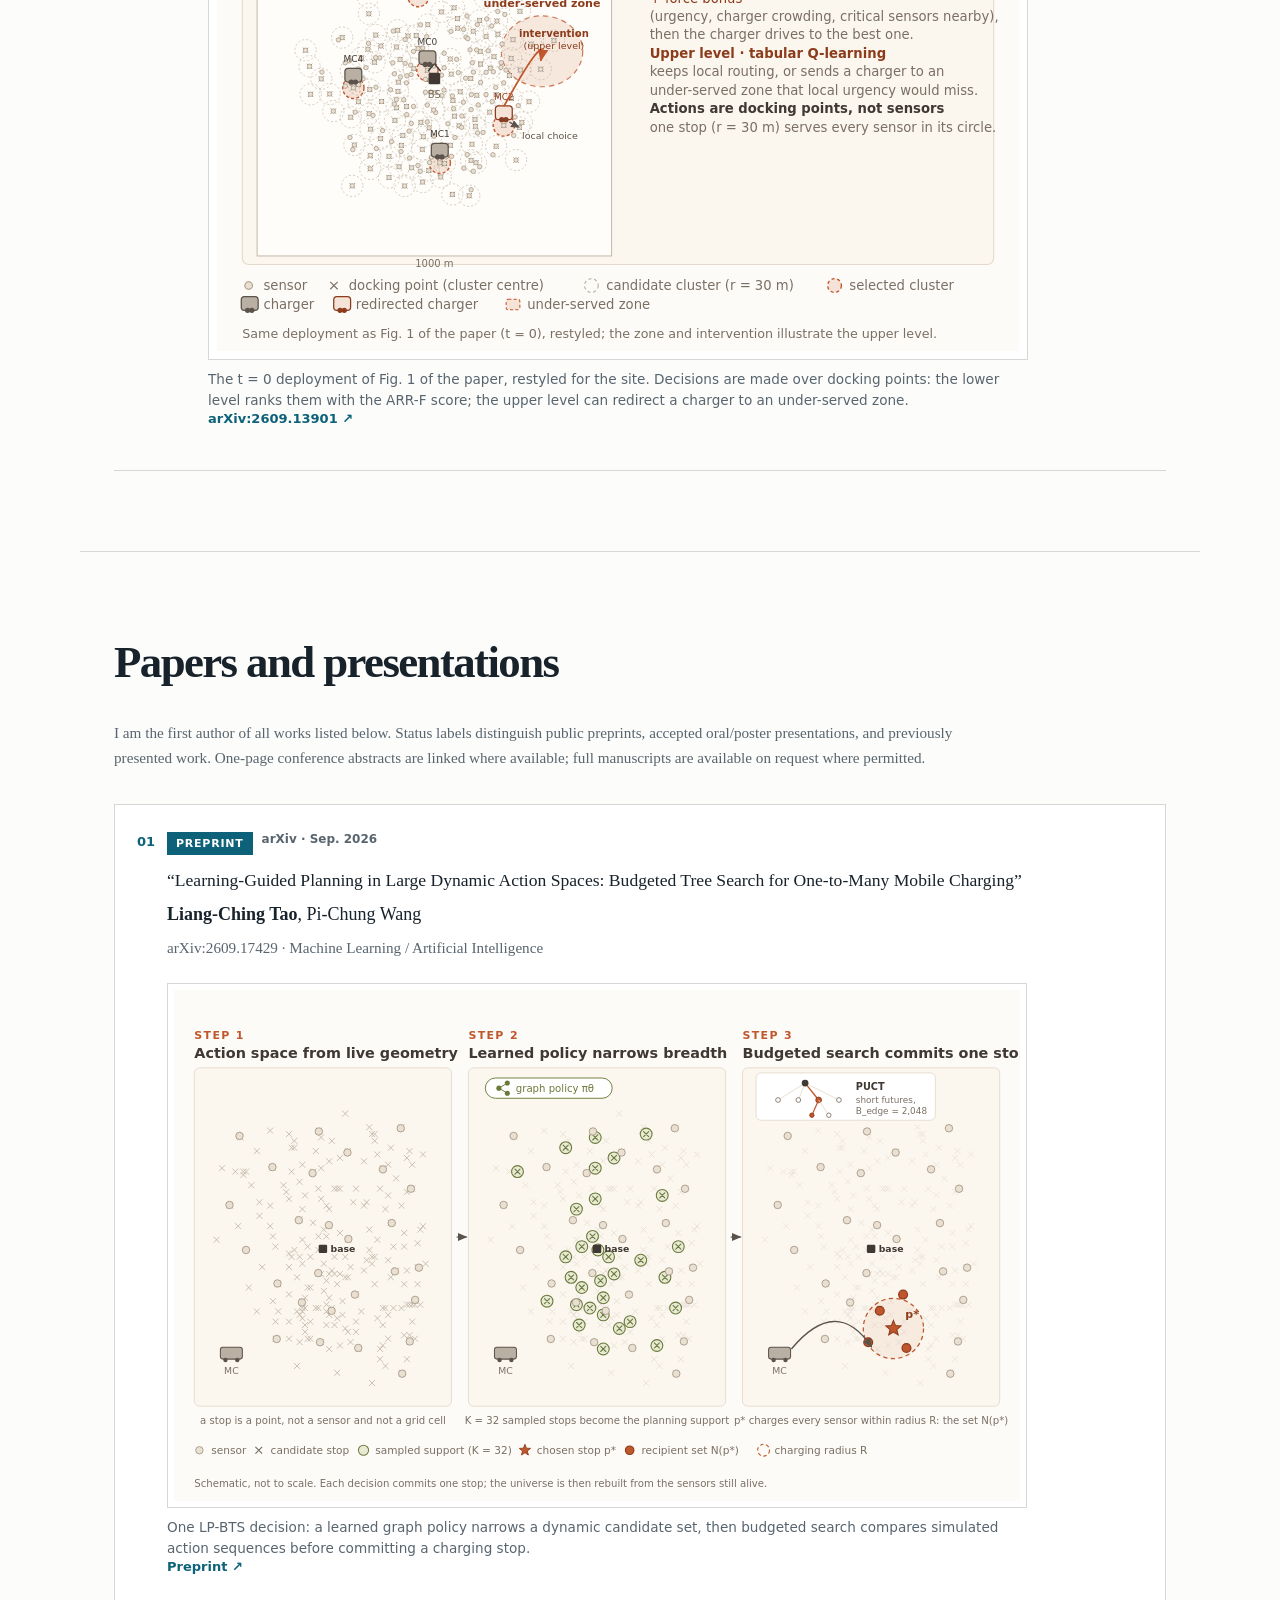
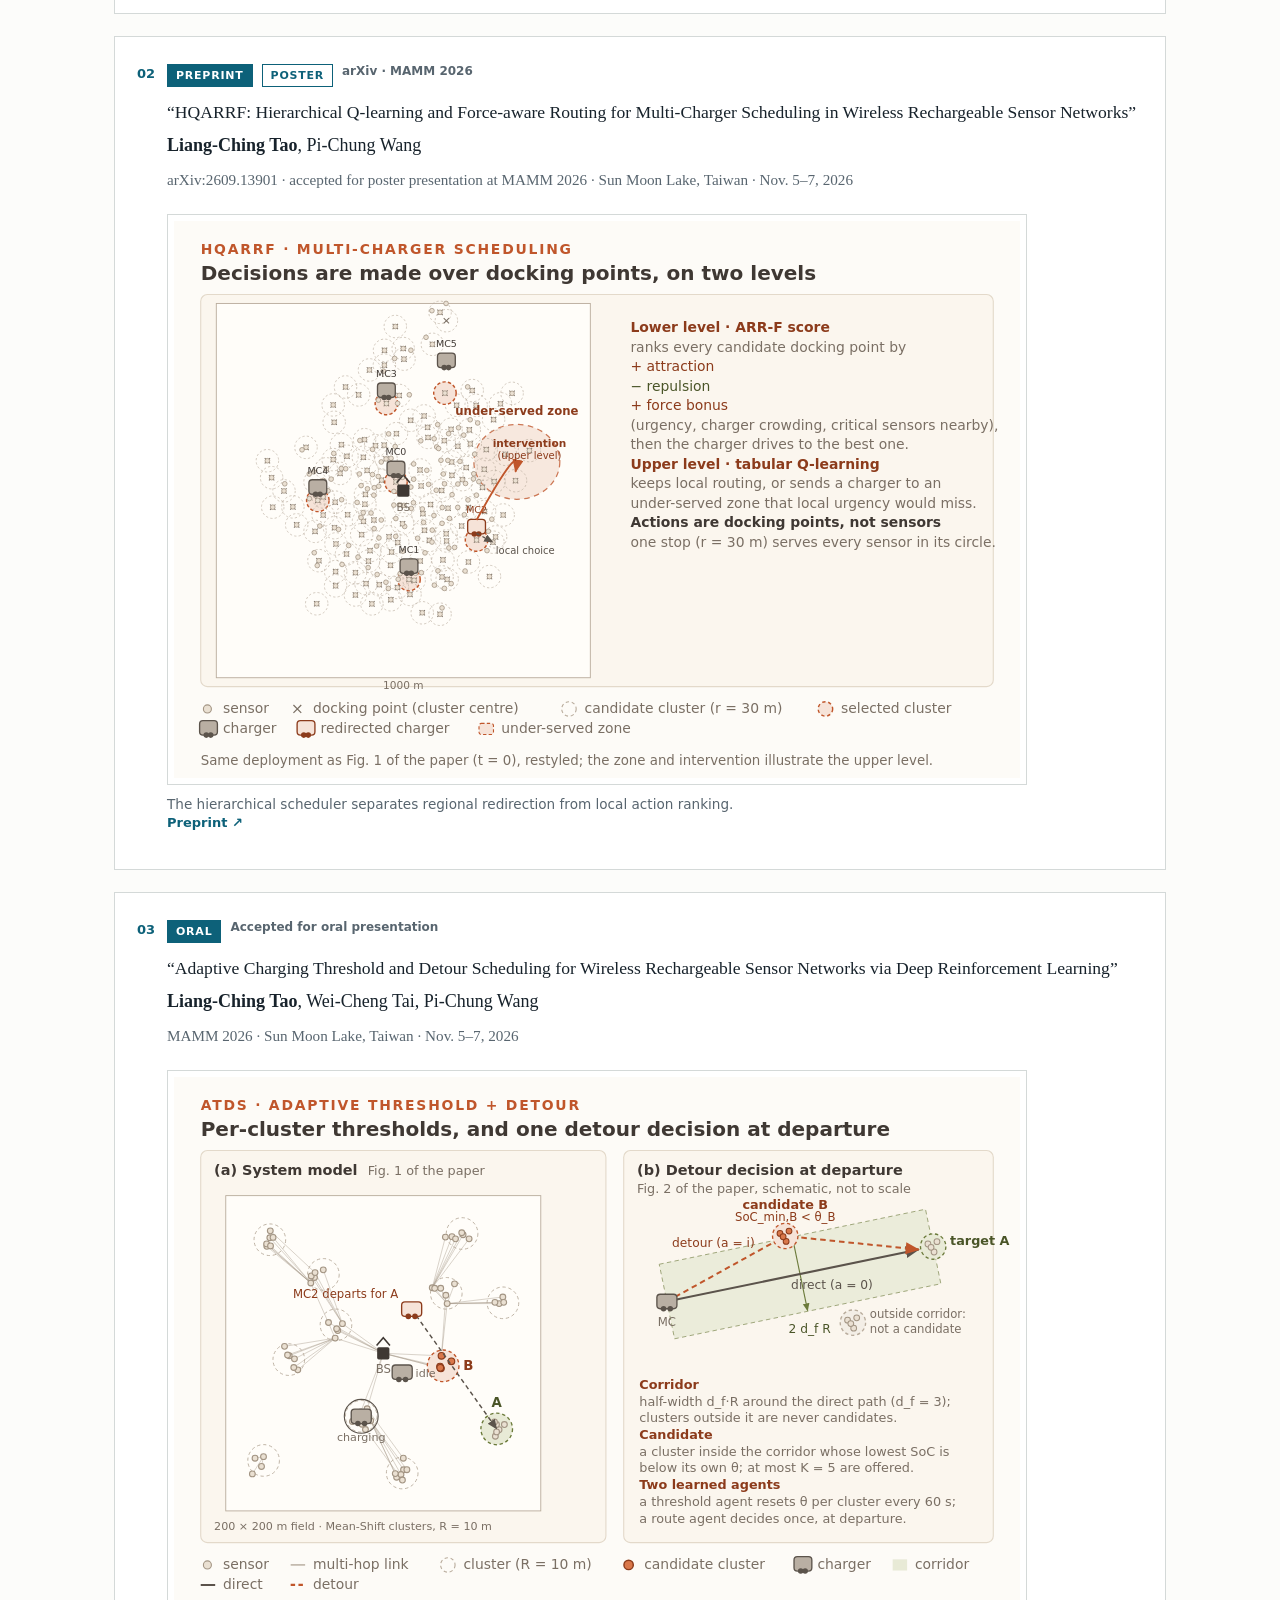
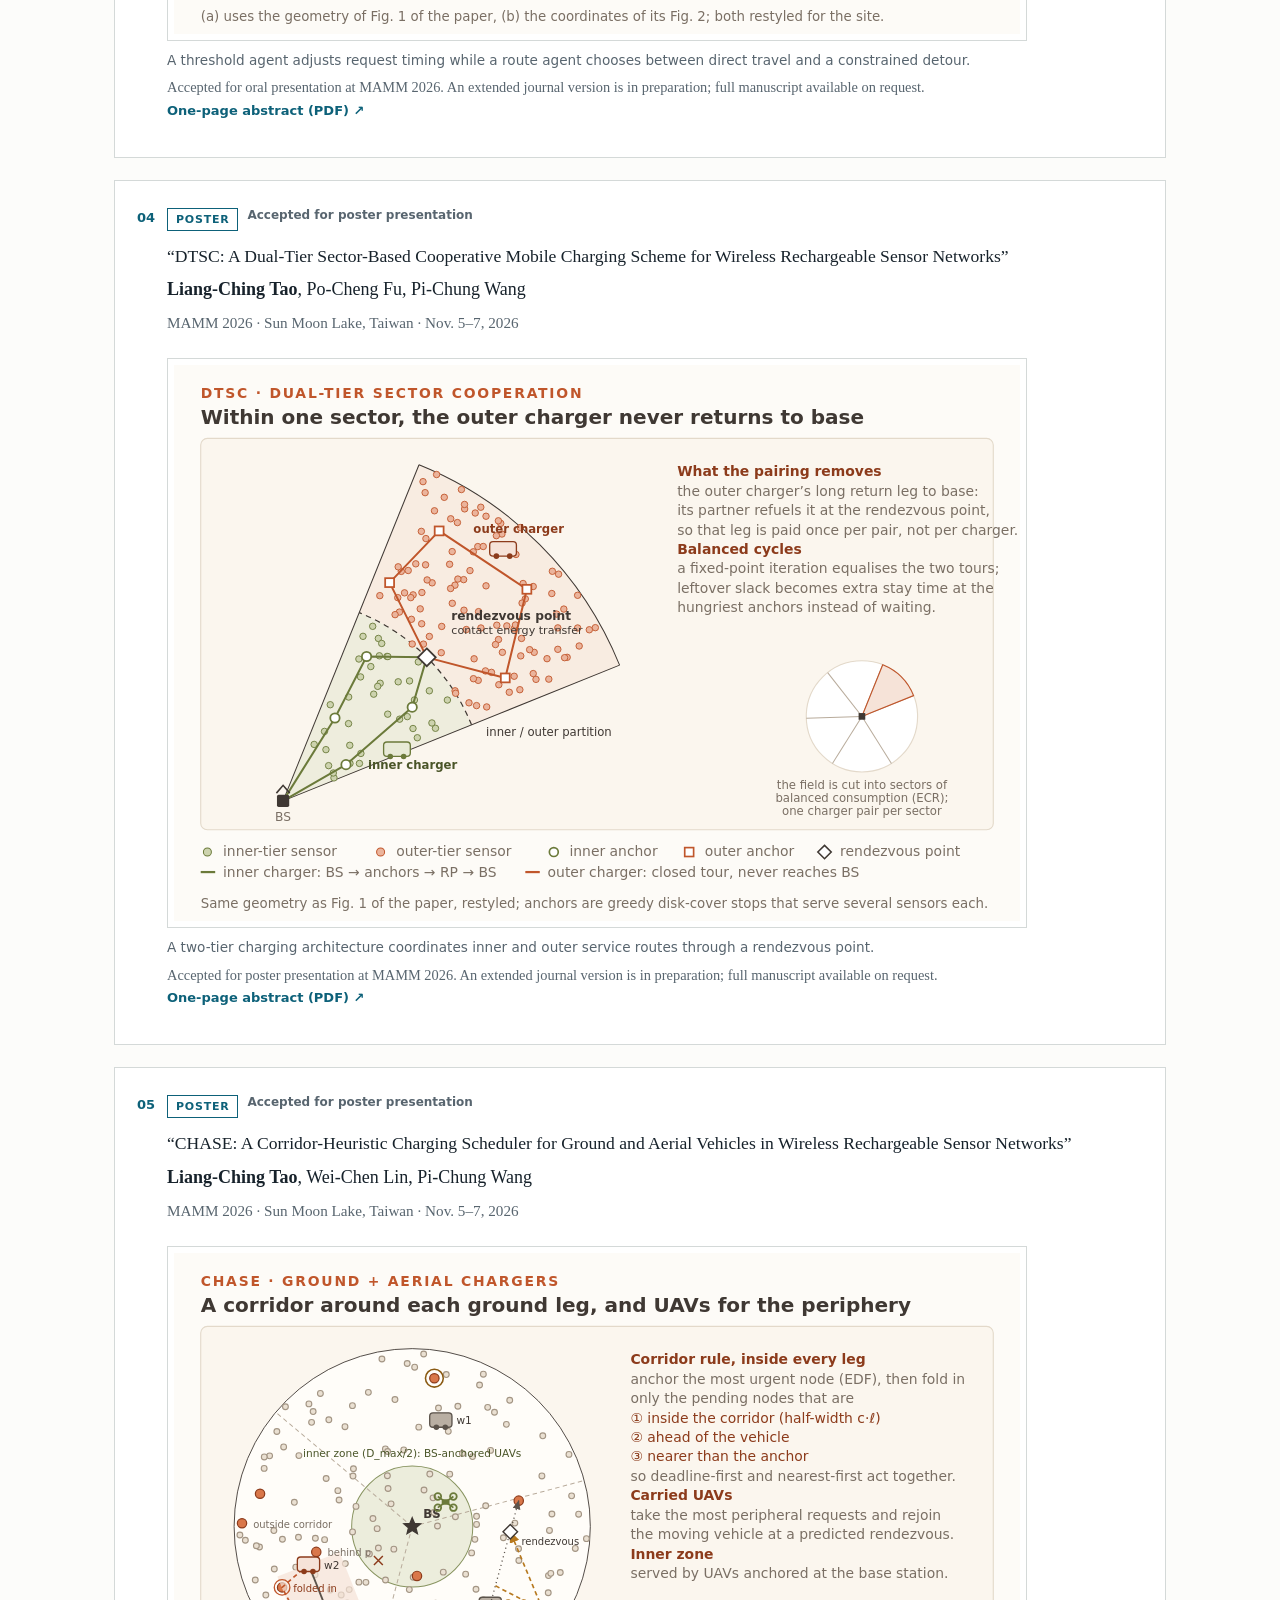
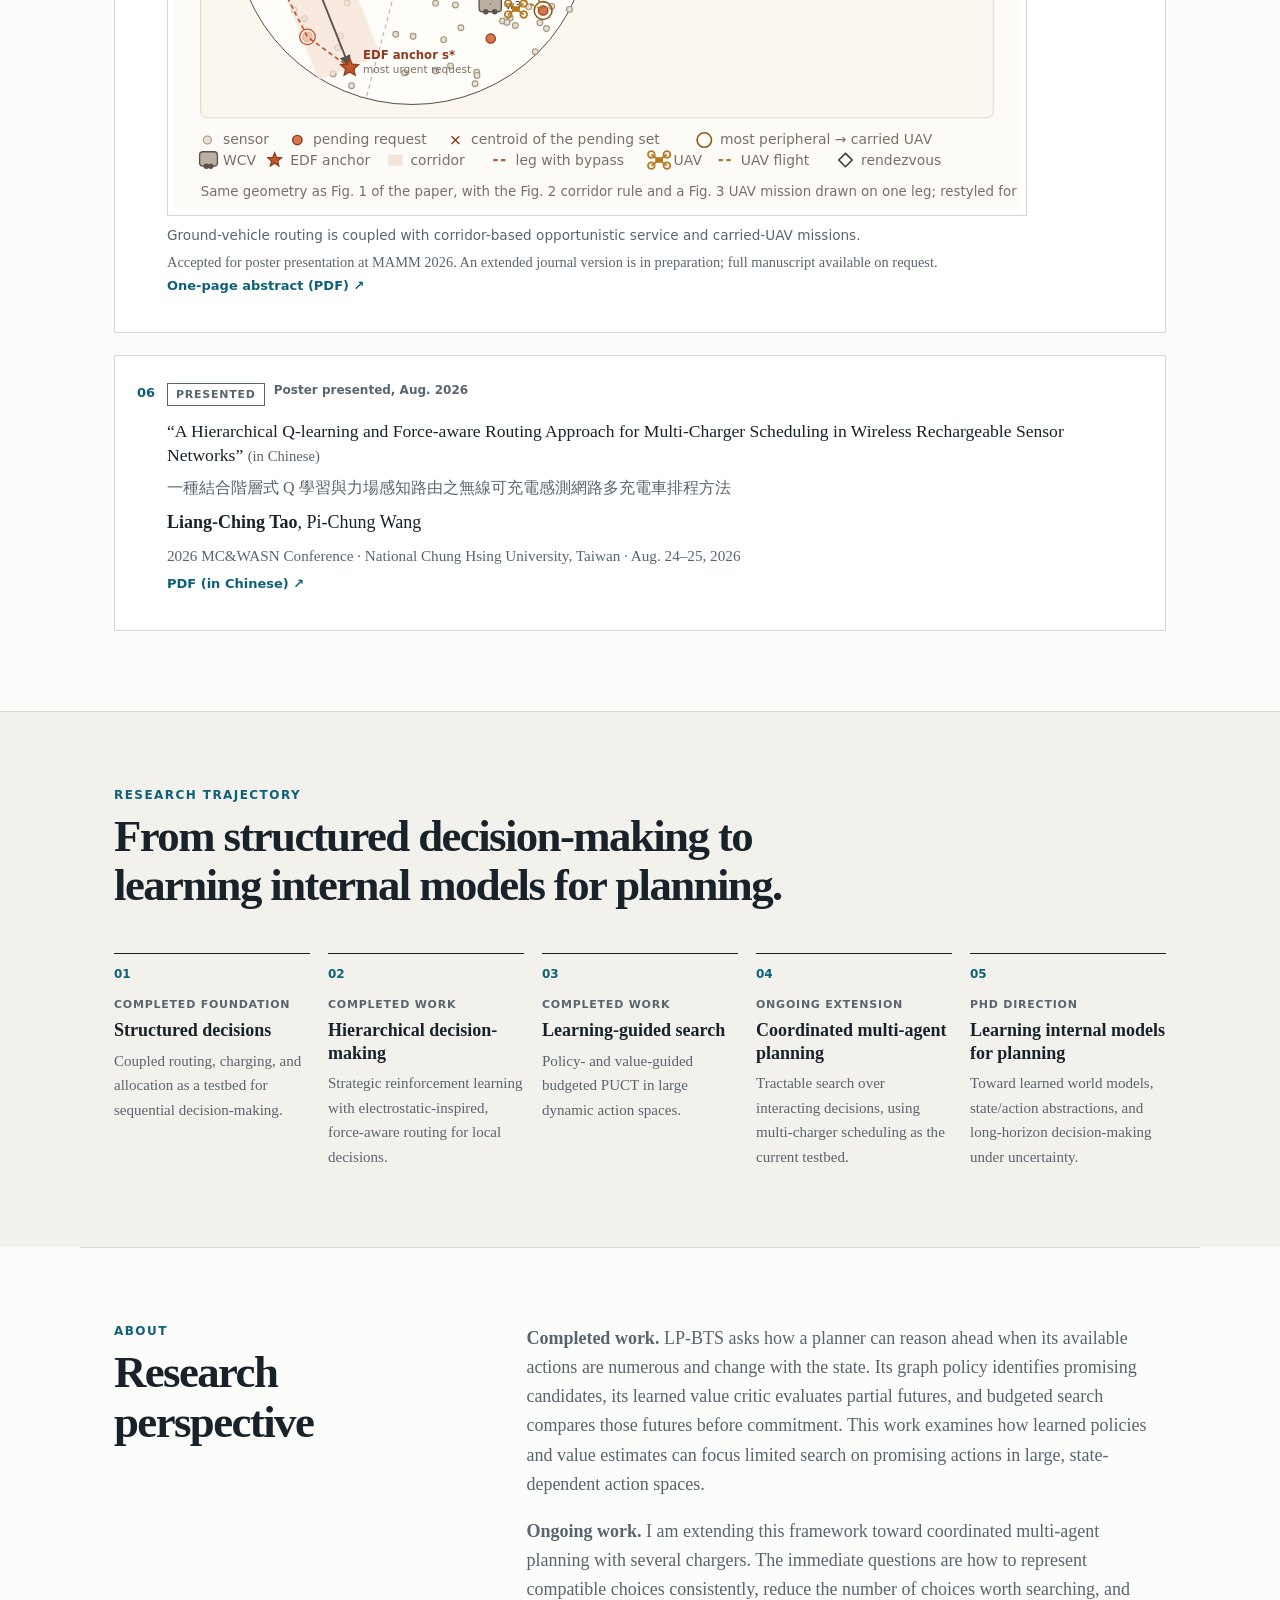
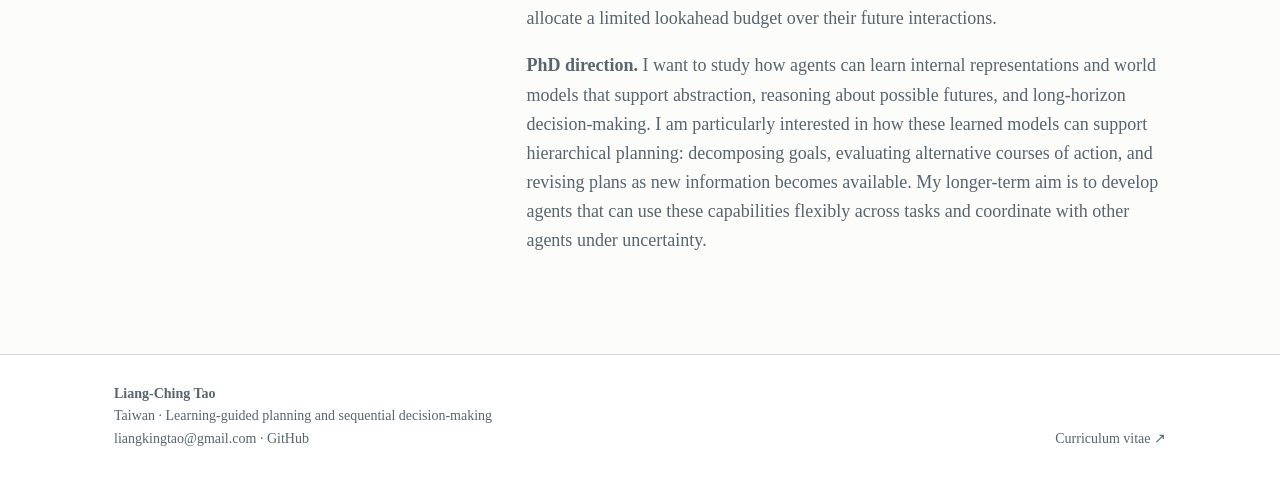
==== commit f5a9a51a: "Add Beyond Research page with swimming and Instagram profile cards" ====
--- a/index.html
+++ b/index.html
@@ -13,6 +13,7 @@
   <script type="application/ld+json">{"@context":"https://schema.org","@type":"Person","name":"Liang-Ching Tao","email":"mailto:liangkingtao@gmail.com","alumniOf":[{"@type":"CollegeOrUniversity","name":"National Chung Hsing University"},{"@type":"CollegeOrUniversity","name":"National Chengchi University"}],"sameAs":["https://github.com/morristao"]}</script>
   <title>Liang-Ching Tao | Learning-Guided Planning &amp; Sequential Decision-Making</title>
   <link rel="stylesheet" href="portrait.css?v=20260926">
+<style>@media(max-width:760px){.nav-wrap{align-items:flex-start;padding-top:16px;padding-bottom:16px}.nav-links{justify-content:flex-end;gap:12px 16px;max-width:250px}.wordmark{white-space:nowrap}}@media(max-width:420px){.nav-wrap{flex-direction:column;gap:14px}.nav-links{justify-content:flex-start;max-width:none}}</style>
 </head>
 <body>
 <a class="skip-link" href="#main-content">Skip to content</a>
@@ -24,7 +25,8 @@
       <a href="#papers">Papers</a>
       <a href="#trajectory">Trajectory</a>
       <a href="#about">About</a>
-      <a href="academic_cv.pdf?v=20260929r3" target="_blank" rel="noopener">CV</a>
+      <a href="academic_cv.pdf?v=20261004" target="_blank" rel="noopener">CV</a>
+      <a href="beyond-research.html">Beyond Research ↗</a>
     </div>
   </nav>
 </header>
@@ -41,7 +43,7 @@
         <p>My current research is moving toward coordinated multi-agent planning. For my PhD, I want to study how agents can learn internal representations and world models for abstraction, reasoning about possible futures, and long-horizon planning under uncertainty. My broader goal is to develop agents that use these capabilities flexibly across tasks. I am applying to PhD programs for Fall 2027.</p>
       </div>
       <div class="hero-actions">
-        <a class="button primary" href="academic_cv.pdf?v=20260929r3" target="_blank" rel="noopener">View CV ↗</a>
+        <a class="button primary" href="academic_cv.pdf?v=20261004" target="_blank" rel="noopener">View CV ↗</a>
         <a class="button" href="mailto:liangkingtao@gmail.com">Email ↗</a>
         <a class="button" href="https://github.com/morristao">GitHub ↗</a>
       </div>
@@ -201,7 +203,7 @@
 <footer>
   <div class="footer-wrap">
     <p><strong>Liang-Ching Tao</strong><br>Taiwan · Learning-guided planning and sequential decision-making<br><a href="mailto:liangkingtao@gmail.com">liangkingtao@gmail.com</a> · <a href="https://github.com/morristao">GitHub</a></p>
-    <a href="academic_cv.pdf?v=20260929r3" target="_blank" rel="noopener">Curriculum vitae ↗</a>
+    <a href="academic_cv.pdf?v=20261004" target="_blank" rel="noopener">Curriculum vitae ↗</a>
   </div>
 </footer>
 </body>
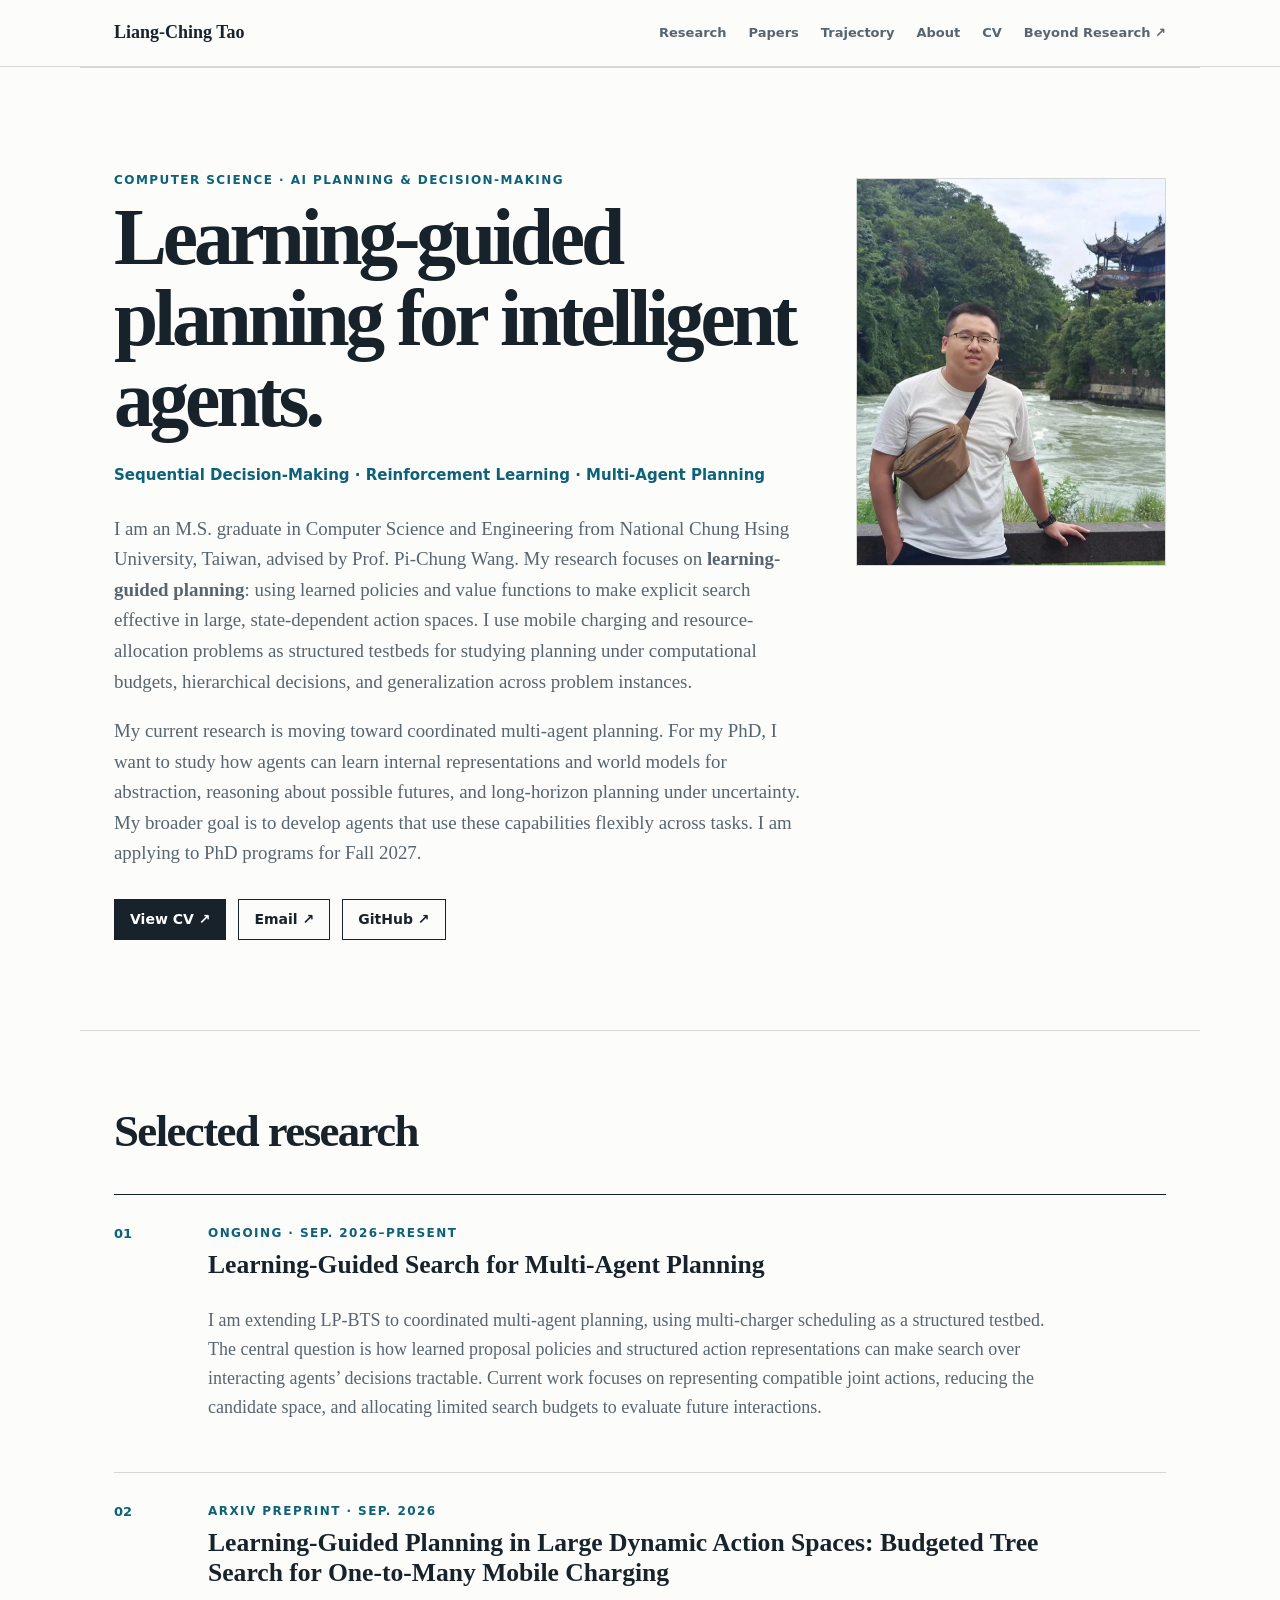
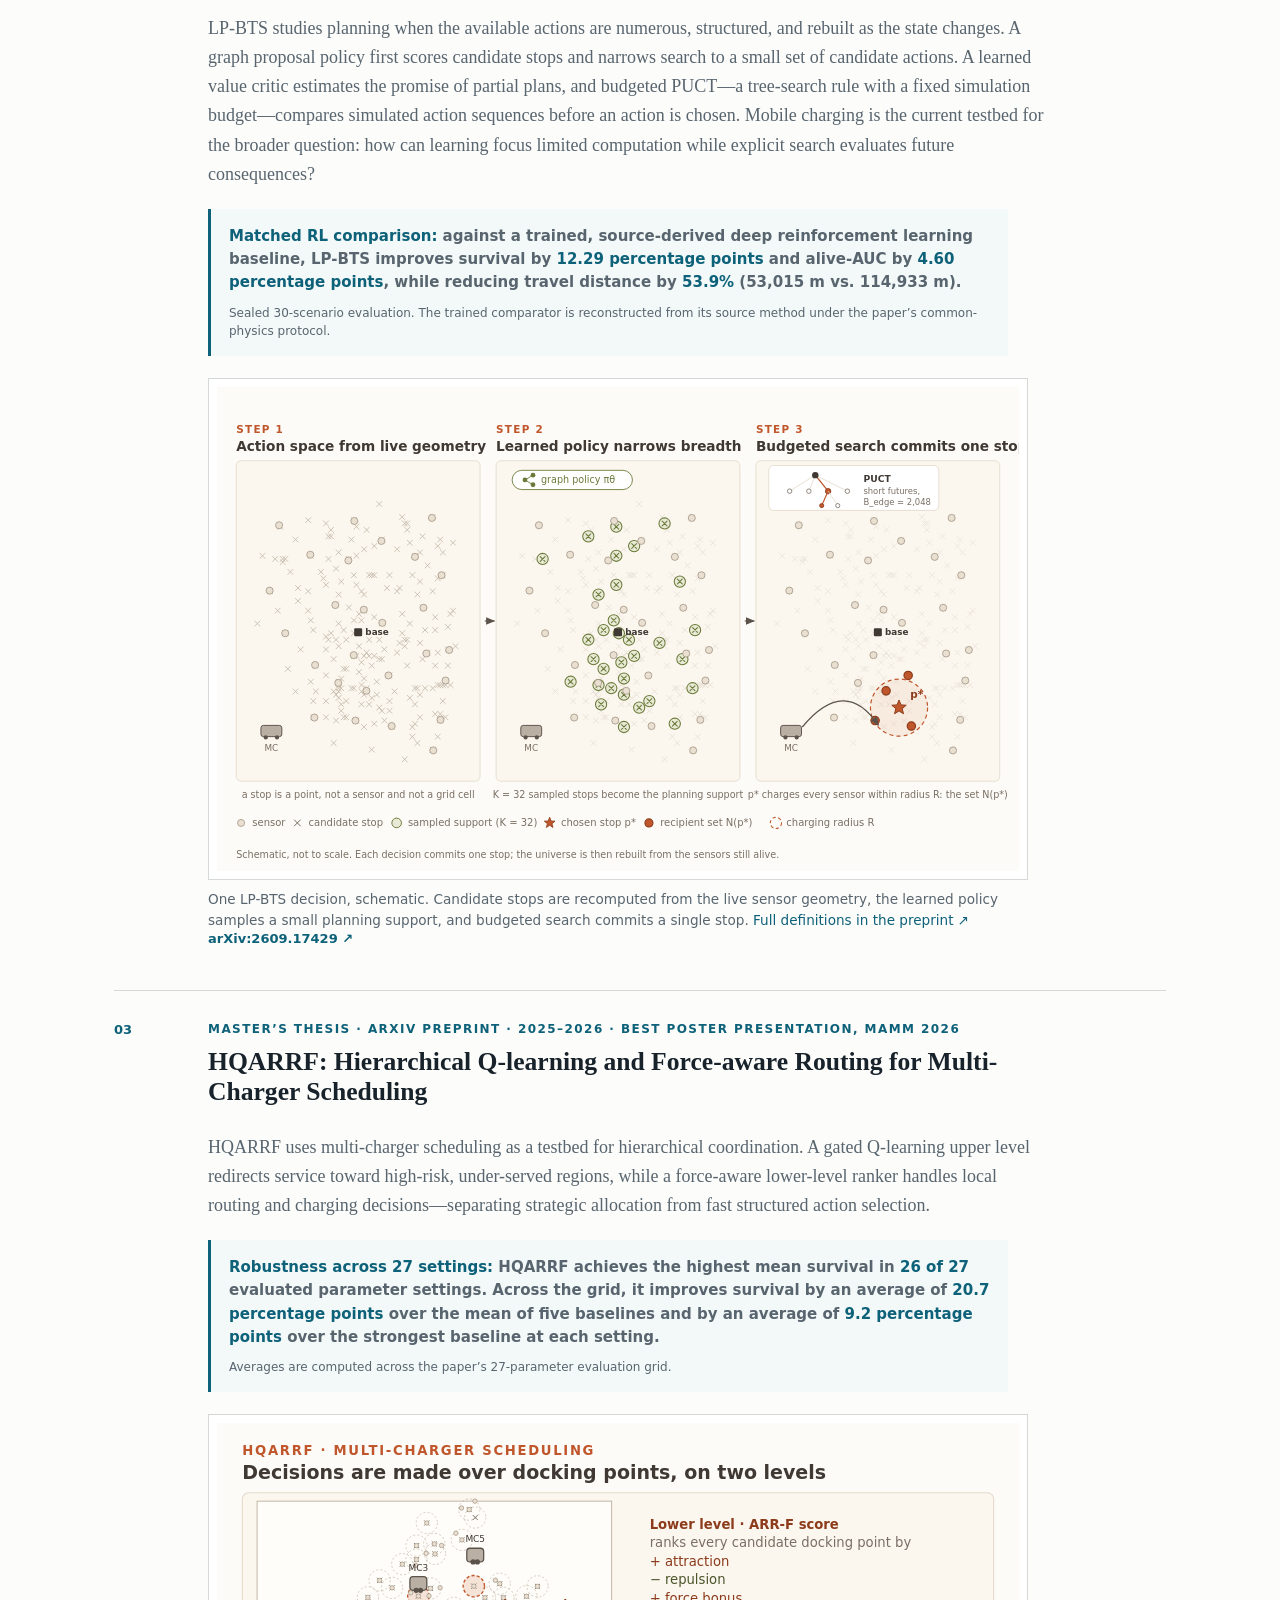
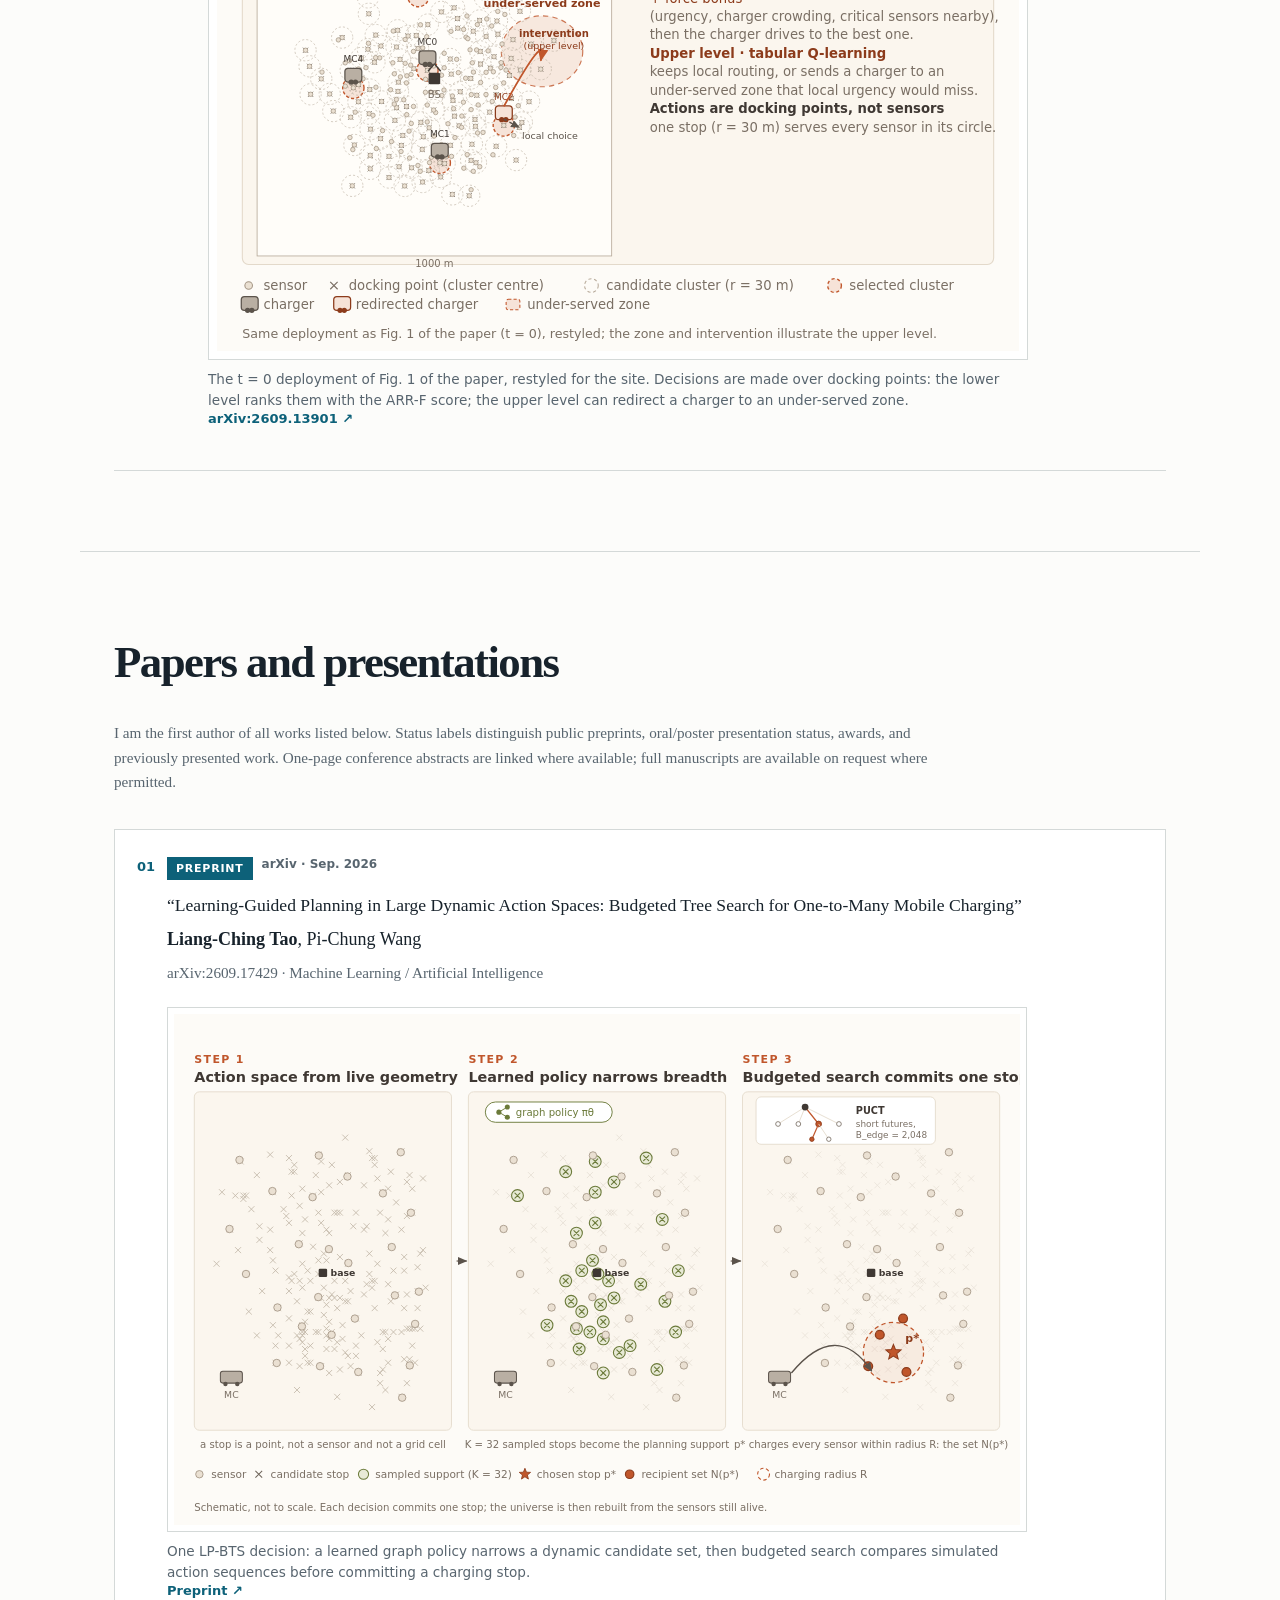
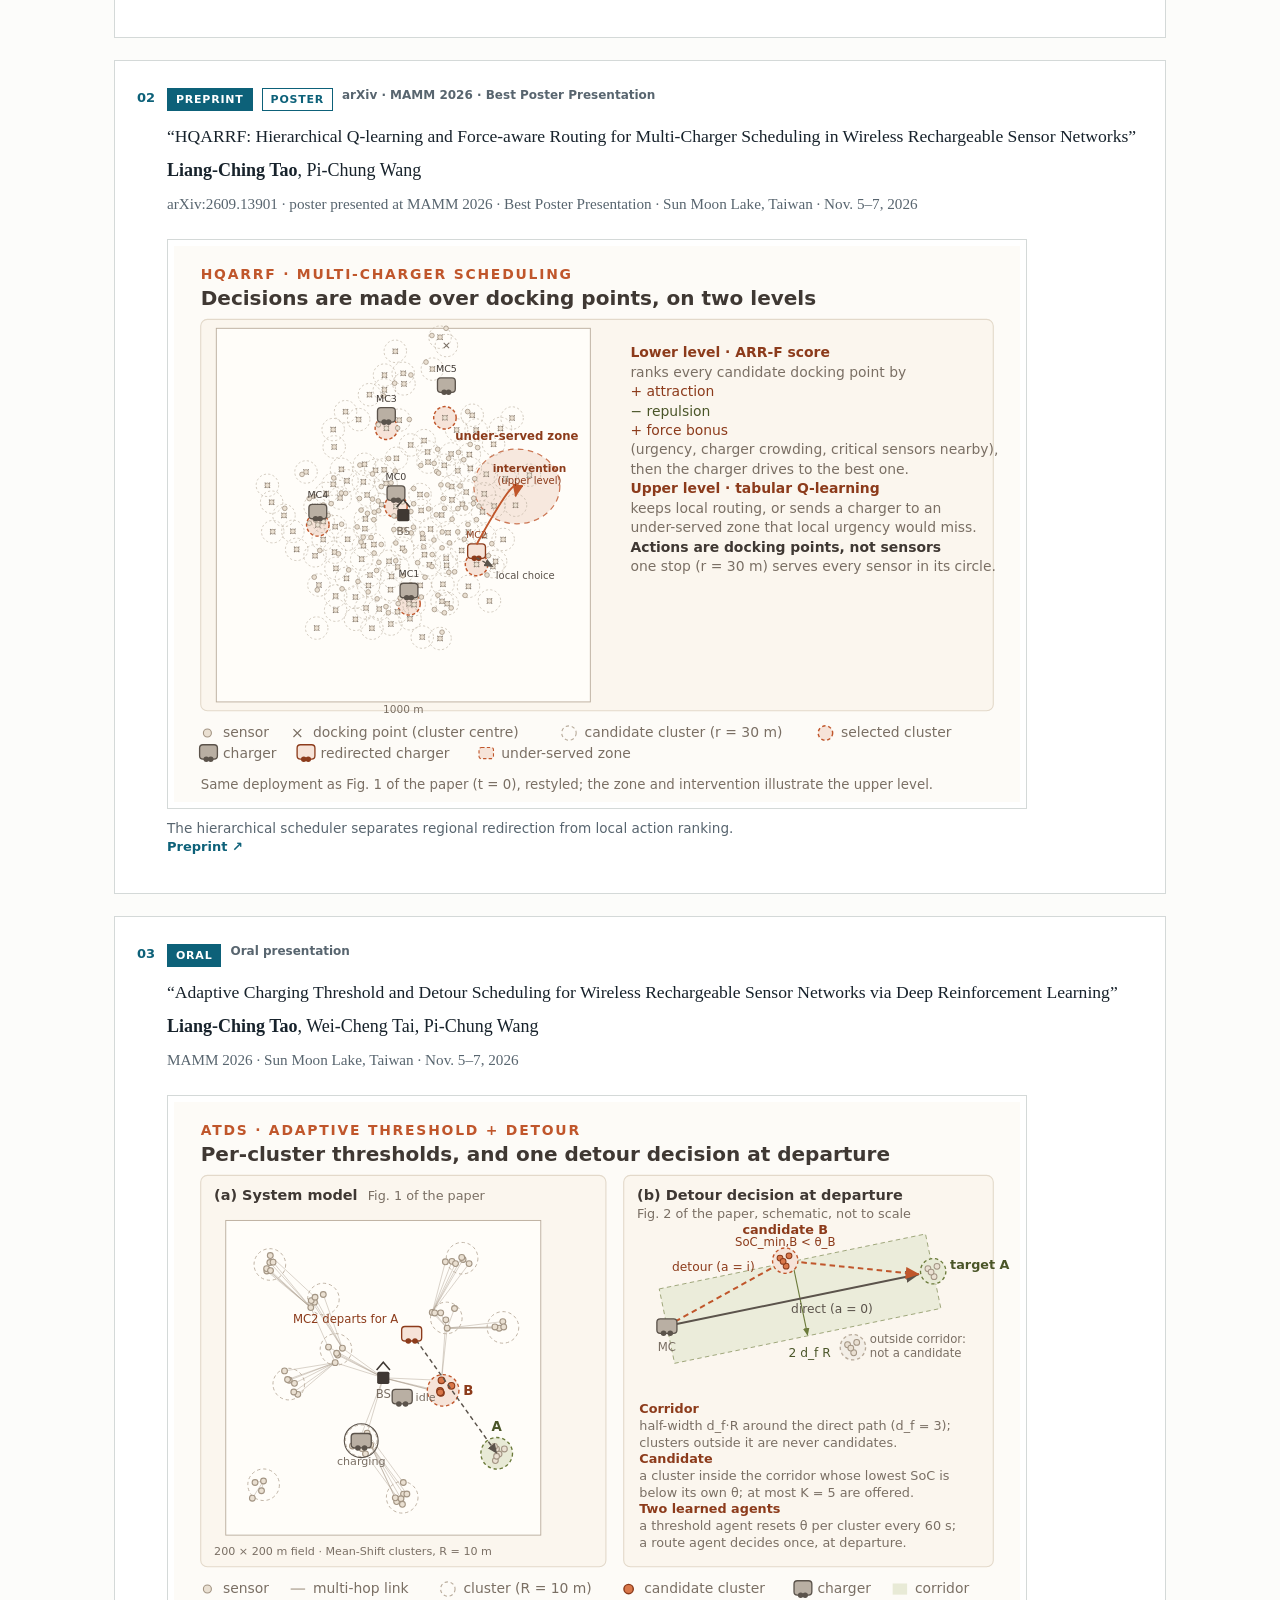
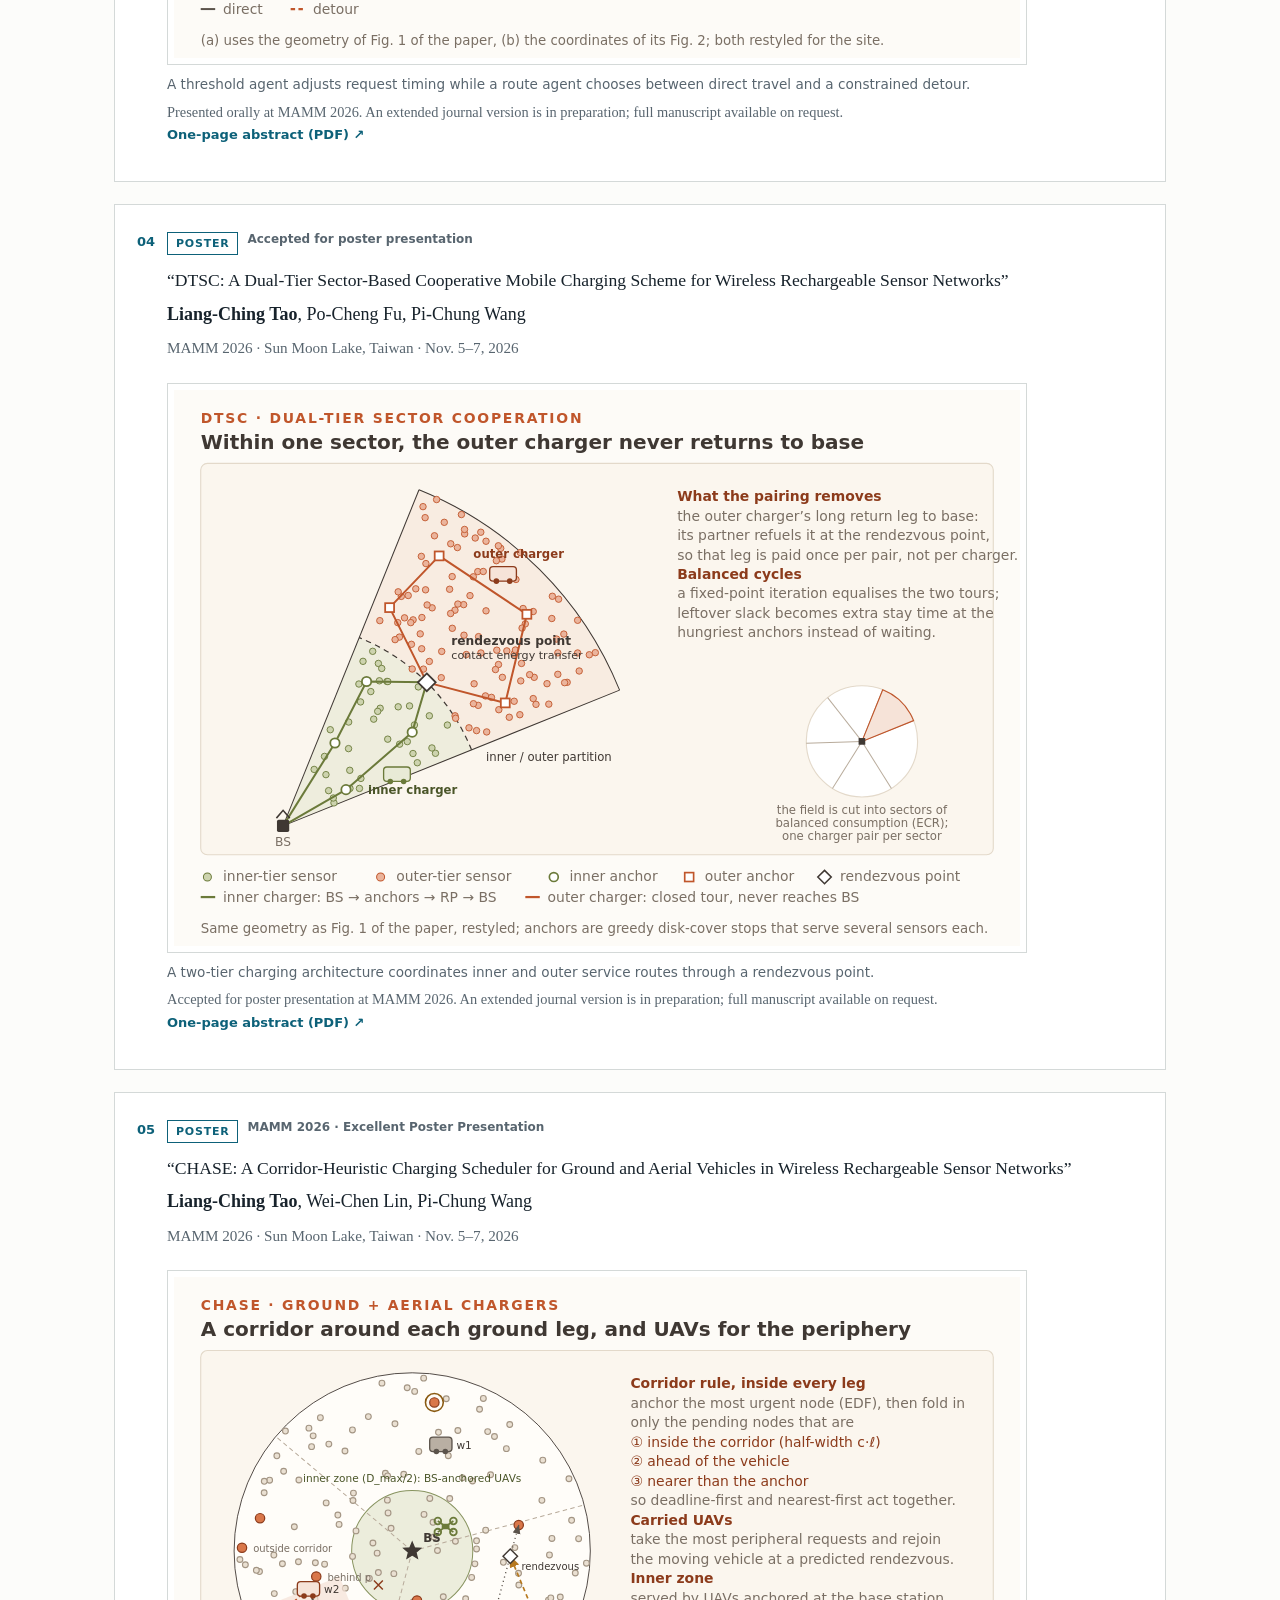
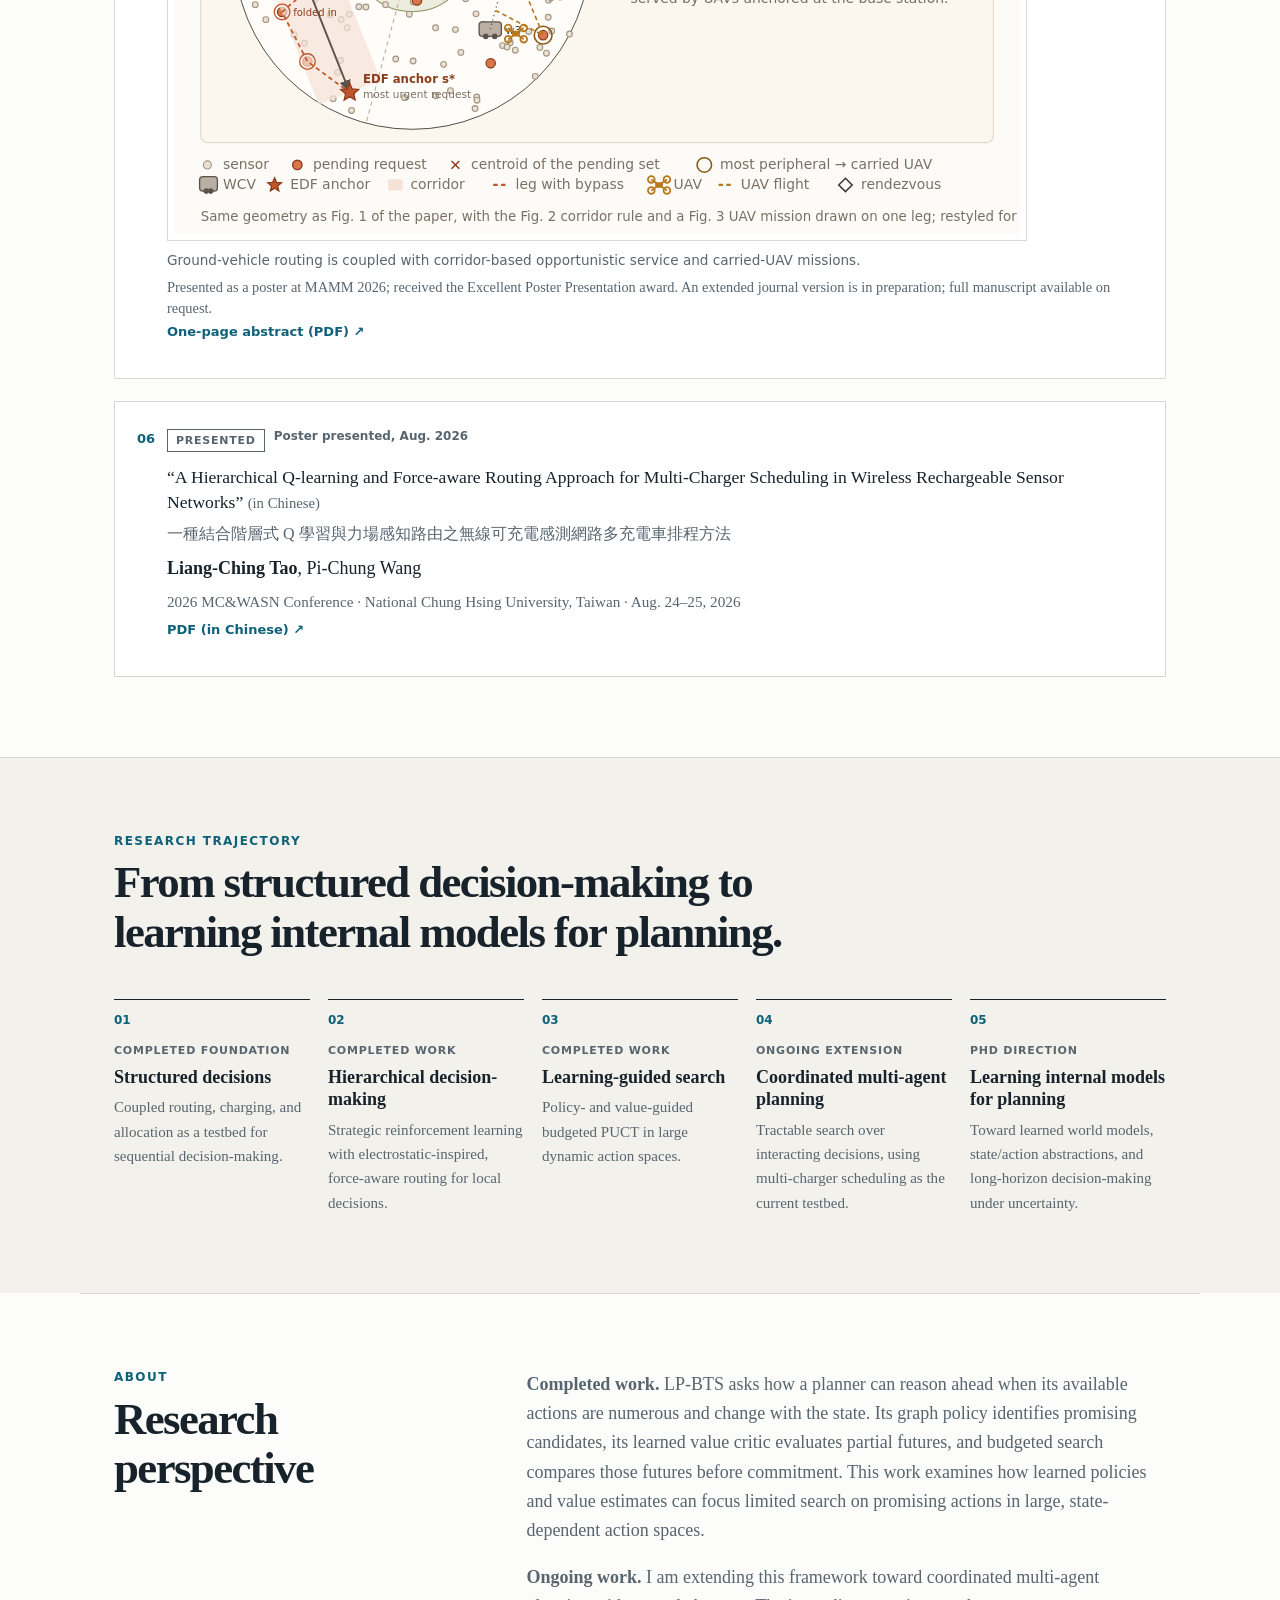
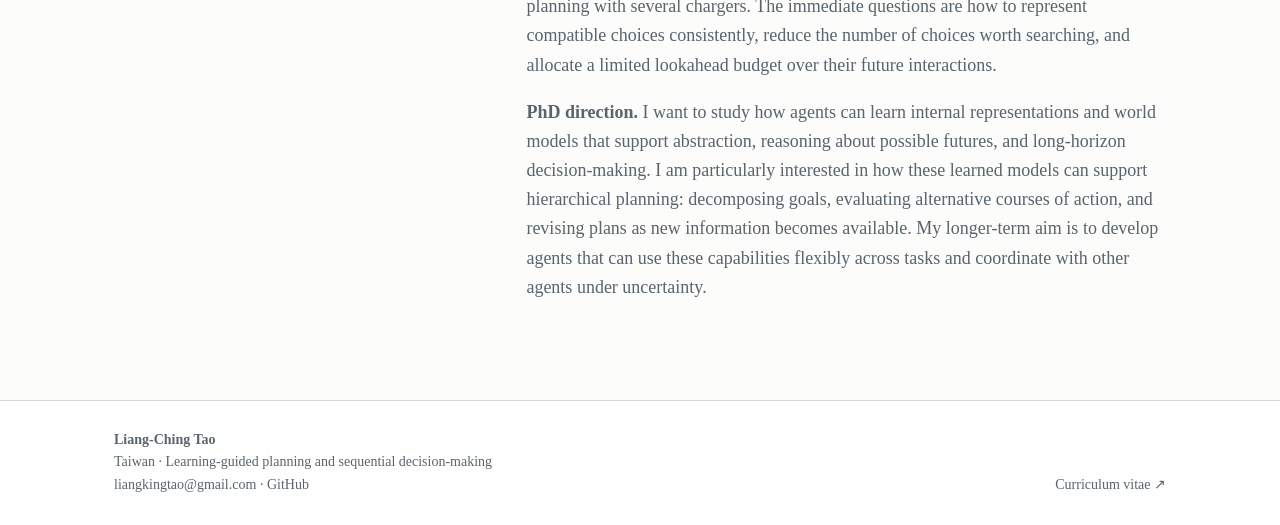
==== commit 69d8e348: "Update MAMM 2026 presentation status and poster awards" ====
--- a/index.html
+++ b/index.html
@@ -84,7 +84,7 @@
     <article class="project">
       <div class="project-index">03</div>
       <div class="project-content">
-        <p class="project-type">Master’s thesis · arXiv preprint · 2025–2026</p>
+        <p class="project-type">Master’s thesis · arXiv preprint · 2025–2026 · Best Poster Presentation, MAMM 2026</p>
         <h3>HQARRF: Hierarchical Q-learning and Force-aware Routing for Multi-Charger Scheduling</h3>
         <p>HQARRF uses multi-charger scheduling as a testbed for hierarchical coordination. A gated Q-learning upper level redirects service toward high-risk, under-served regions, while a force-aware lower-level ranker handles local routing and charging decisions—separating strategic allocation from fast structured action selection.</p>
         <p class="project-result"><strong>Robustness across 27 settings:</strong> HQARRF achieves the highest mean survival in <strong>26 of 27</strong> evaluated parameter settings. Across the grid, it improves survival by an average of <strong>20.7 percentage points</strong> over the mean of five baselines and by an average of <strong>9.2 percentage points</strong> over the strongest baseline at each setting.<span class="result-note">Averages are computed across the paper’s 27-parameter evaluation grid.</span></p>
@@ -100,7 +100,7 @@
 
 <section id="papers" class="papers section-wrap">
   <h2>Papers and presentations</h2>
-  <p class="papers-note">I am the first author of all works listed below. Status labels distinguish public preprints, accepted oral/poster presentations, and previously presented work. One-page conference abstracts are linked where available; full manuscripts are available on request where permitted.</p>
+  <p class="papers-note">I am the first author of all works listed below. Status labels distinguish public preprints, oral/poster presentation status, awards, and previously presented work. One-page conference abstracts are linked where available; full manuscripts are available on request where permitted.</p>
   <ol class="paper-list">
     <li>
       <p class="paper-status"><span class="badge badge-publication">Preprint</span><span>arXiv · Sep. 2026</span></p>
@@ -115,10 +115,10 @@
     </li>
 
     <li>
-      <p class="paper-status"><span class="badge badge-publication">Preprint</span><span class="badge badge-poster">Poster</span><span>arXiv · MAMM 2026</span></p>
+      <p class="paper-status"><span class="badge badge-publication">Preprint</span><span class="badge badge-poster">Poster</span><span>arXiv · MAMM 2026 · <strong>Best Poster Presentation</strong></span></p>
       <p class="paper-title">“HQARRF: Hierarchical Q-learning and Force-aware Routing for Multi-Charger Scheduling in Wireless Rechargeable Sensor Networks”</p>
       <p class="paper-authors"><strong>Liang-Ching Tao</strong>, Pi-Chung Wang</p>
-      <p class="paper-venue">arXiv:2609.13901 · accepted for poster presentation at MAMM 2026 · Sun Moon Lake, Taiwan · Nov. 5–7, 2026</p>
+      <p class="paper-venue">arXiv:2609.13901 · poster presented at MAMM 2026 · Best Poster Presentation · Sun Moon Lake, Taiwan · Nov. 5–7, 2026</p>
       <figure class="paper-visual paper-visual-diagram">
         <a href="assets/research/hqarrf-schematic.svg" target="_blank" rel="noopener"><img src="assets/research/hqarrf-schematic.svg" width="760" height="500" alt="Top-down schematic after Fig. 1 of the paper: candidate clusters with docking points, chargers at their selected clusters, and one charger redirected toward an under-served region." loading="lazy"></a>
         <figcaption>The hierarchical scheduler separates regional redirection from local action ranking.</figcaption>
@@ -127,7 +127,7 @@
     </li>
 
     <li>
-      <p class="paper-status"><span class="badge badge-oral">Oral</span><span>Accepted for oral presentation</span></p>
+      <p class="paper-status"><span class="badge badge-oral">Oral</span><span>Oral presentation</span></p>
       <p class="paper-title">“Adaptive Charging Threshold and Detour Scheduling for Wireless Rechargeable Sensor Networks via Deep Reinforcement Learning”</p>
       <p class="paper-authors"><strong>Liang-Ching Tao</strong>, Wei-Cheng Tai, Pi-Chung Wang</p>
       <p class="paper-venue">MAMM 2026 · Sun Moon Lake, Taiwan · Nov. 5–7, 2026</p>
@@ -135,7 +135,7 @@
         <a href="assets/research/atds-schematic.svg" target="_blank" rel="noopener"><img src="assets/research/atds-schematic.svg" width="760" height="500" alt="Two panels. Left, the system model of Fig. 1 of the paper: clusters reporting to a central base station over a multi-hop tree, with one charger idle, one departing for target cluster A, and one charging. Right, the detour decision of Fig. 2: a corridor around the direct path, candidate cluster B inside it with state of charge below its threshold, and a cluster outside the corridor that is never a candidate." loading="lazy"></a>
         <figcaption>A threshold agent adjusts request timing while a route agent chooses between direct travel and a constrained detour.</figcaption>
       </figure>
-      <p class="paper-note">Accepted for oral presentation at MAMM 2026. An extended journal version is in preparation; full manuscript available on request.</p>
+      <p class="paper-note">Presented orally at MAMM 2026. An extended journal version is in preparation; full manuscript available on request.</p>
       <p class="paper-links"><a href="p/w4k8m2rq7c.pdf" target="_blank" rel="noopener">One-page abstract (PDF) ↗</a></p>
     </li>
 
@@ -153,7 +153,7 @@
     </li>
 
     <li>
-      <p class="paper-status"><span class="badge badge-poster">Poster</span><span>Accepted for poster presentation</span></p>
+      <p class="paper-status"><span class="badge badge-poster">Poster</span><span>MAMM 2026 · <strong>Excellent Poster Presentation</strong></span></p>
       <p class="paper-title">“CHASE: A Corridor-Heuristic Charging Scheduler for Ground and Aerial Vehicles in Wireless Rechargeable Sensor Networks”</p>
       <p class="paper-authors"><strong>Liang-Ching Tao</strong>, Wei-Chen Lin, Pi-Chung Wang</p>
       <p class="paper-venue">MAMM 2026 · Sun Moon Lake, Taiwan · Nov. 5–7, 2026</p>
@@ -161,7 +161,7 @@
         <a href="assets/research/chase-schematic.svg" target="_blank" rel="noopener"><img src="assets/research/chase-schematic.svg" width="760" height="500" alt="Schematic after Figs. 1 to 3 of the paper: a circular field cut into load-balanced clusters with one ground vehicle each, an inner zone served by base-anchored UAVs, one vehicle leg toward the most urgent request with its corridor, and a carried UAV released to a peripheral node and recovered at a rendezvous on the path." loading="lazy"></a>
         <figcaption>Ground-vehicle routing is coupled with corridor-based opportunistic service and carried-UAV missions.</figcaption>
       </figure>
-      <p class="paper-note">Accepted for poster presentation at MAMM 2026. An extended journal version is in preparation; full manuscript available on request.</p>
+      <p class="paper-note">Presented as a poster at MAMM 2026; received the Excellent Poster Presentation award. An extended journal version is in preparation; full manuscript available on request.</p>
       <p class="paper-links"><a href="p/b5d7ce1xqs.pdf" target="_blank" rel="noopener">One-page abstract (PDF) ↗</a></p>
     </li>
 
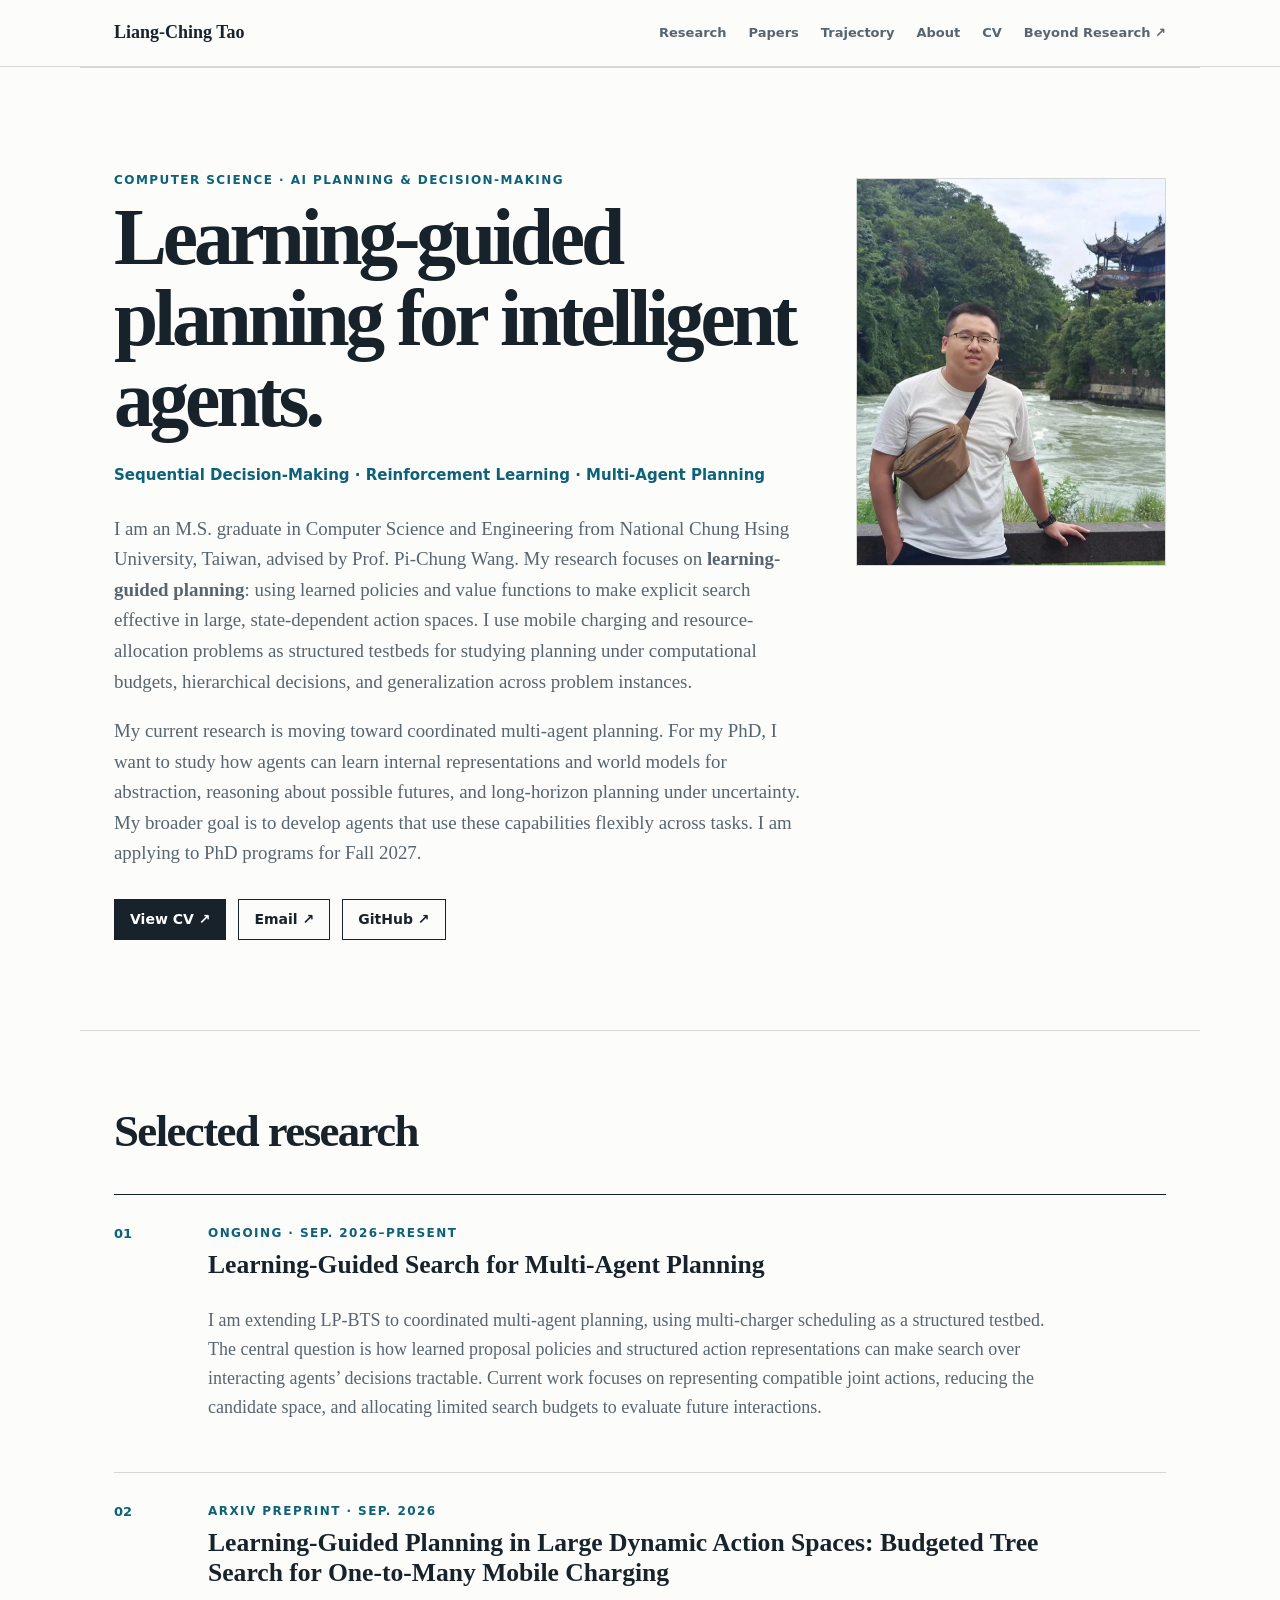
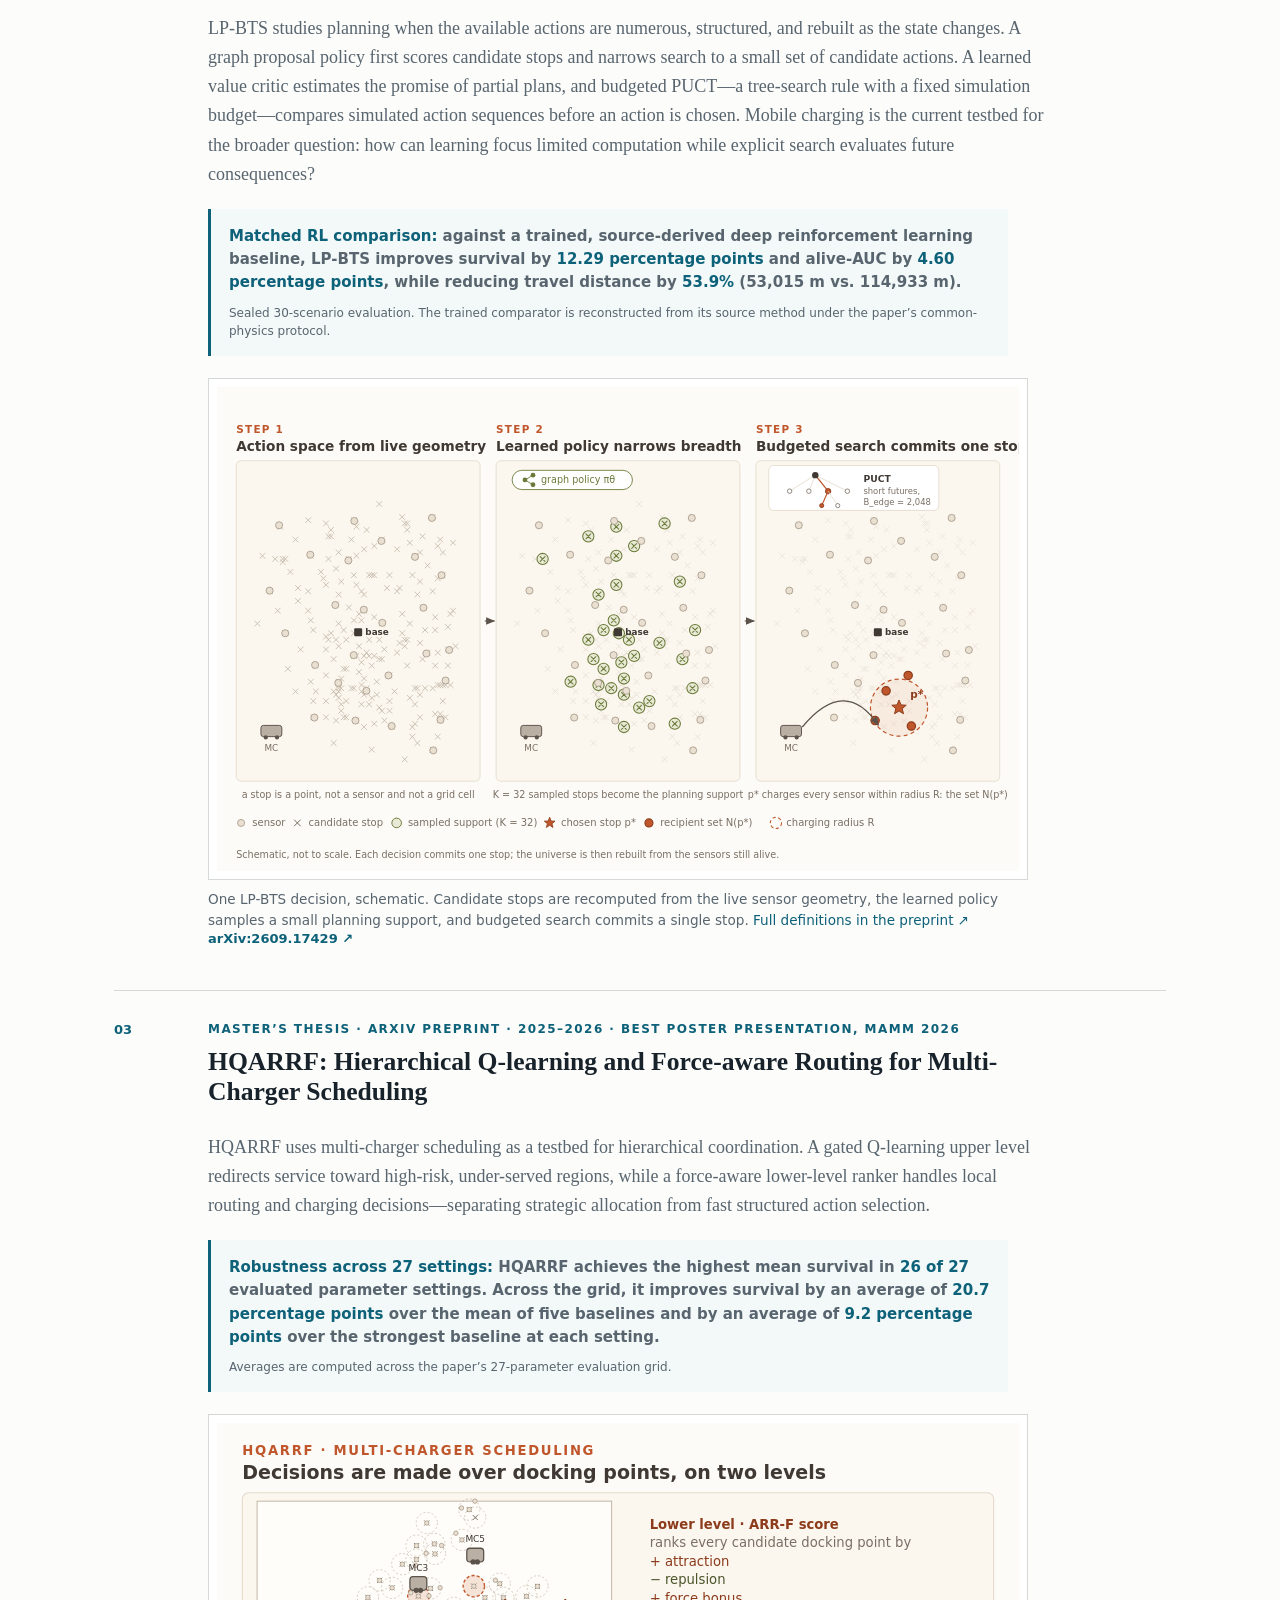
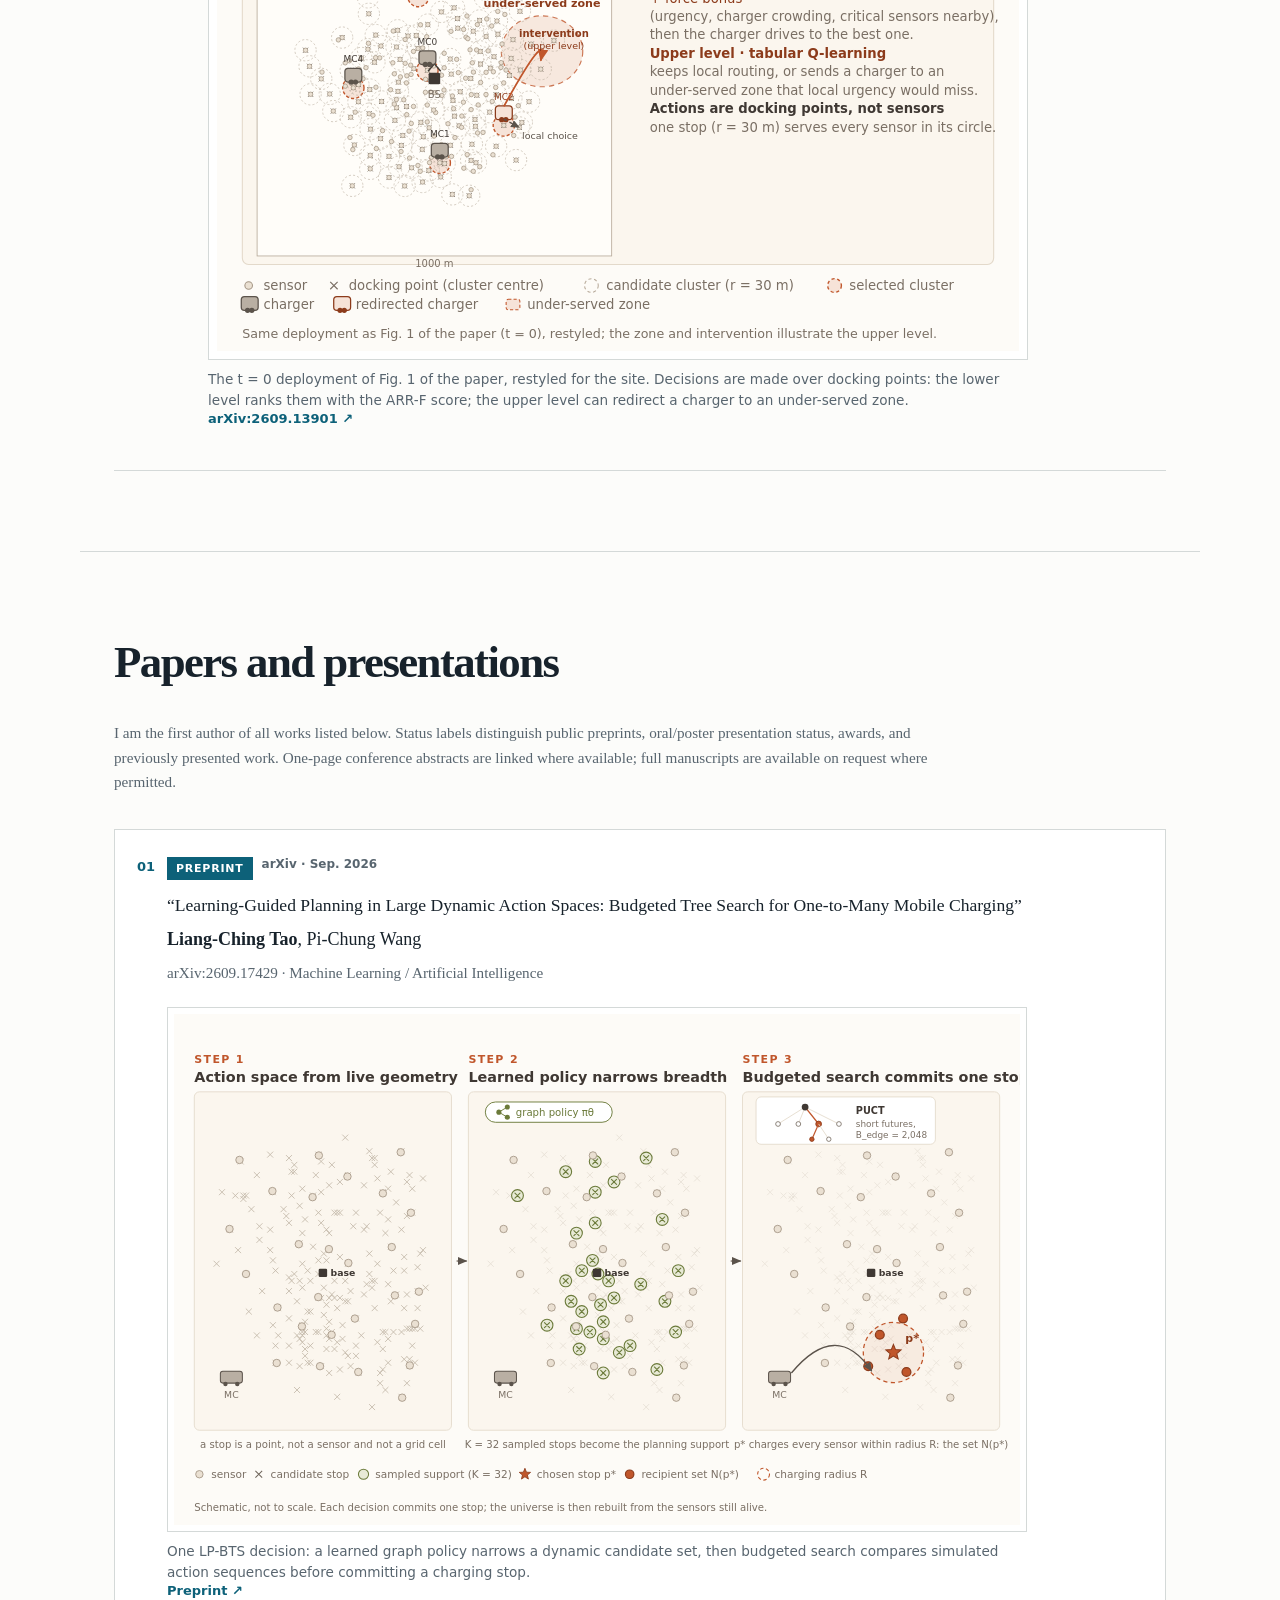
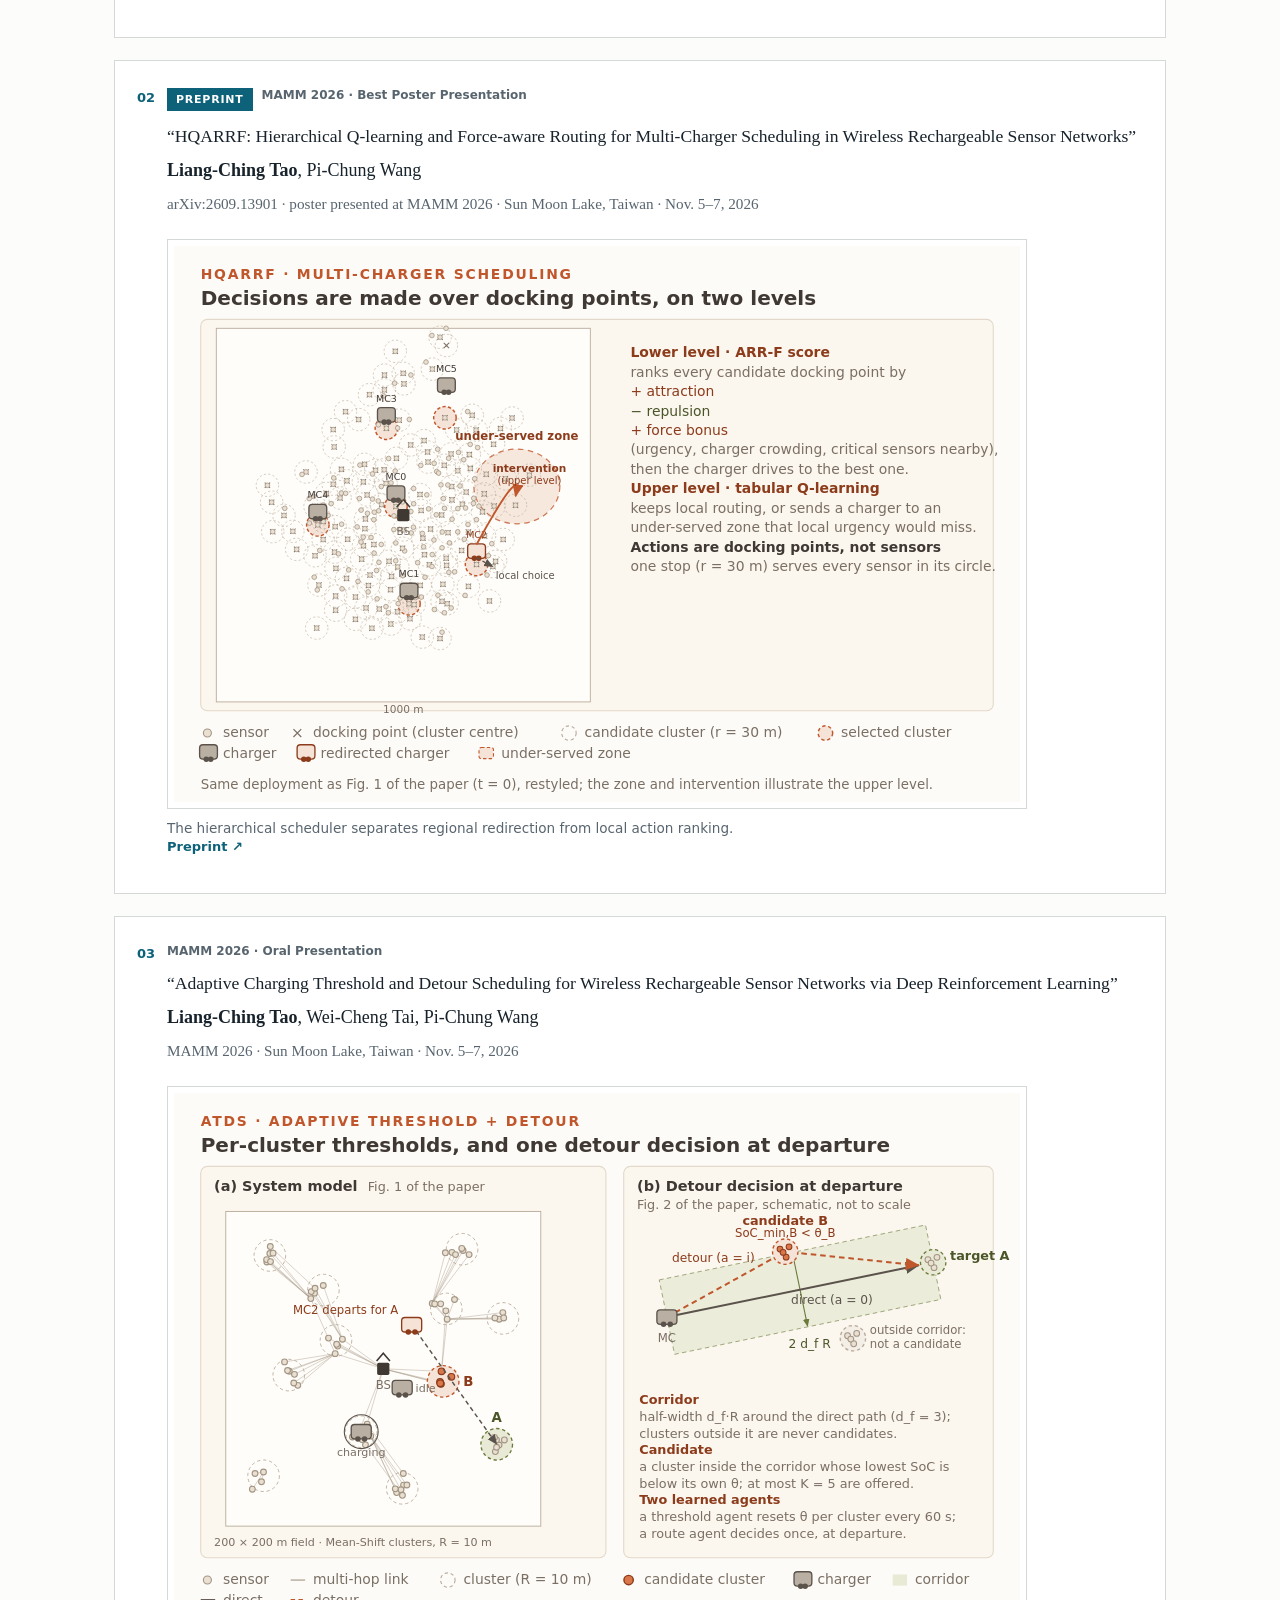
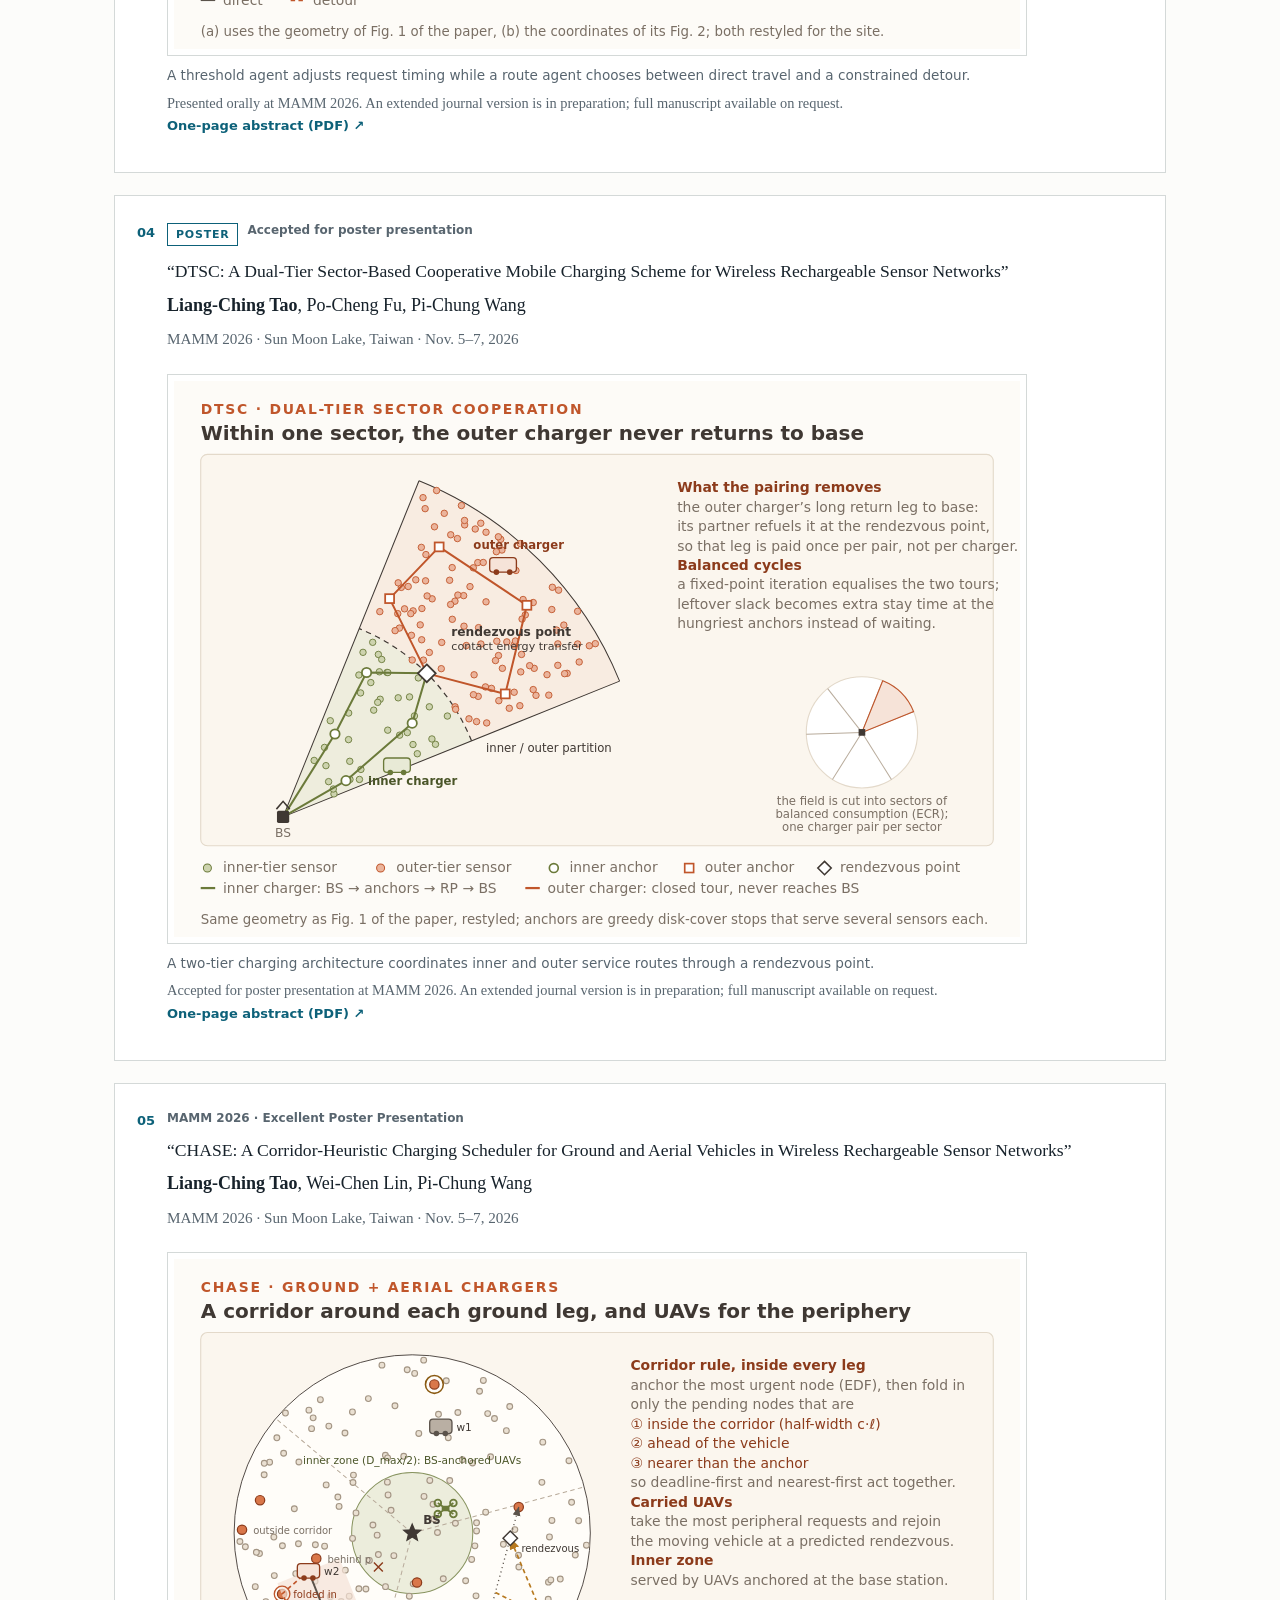
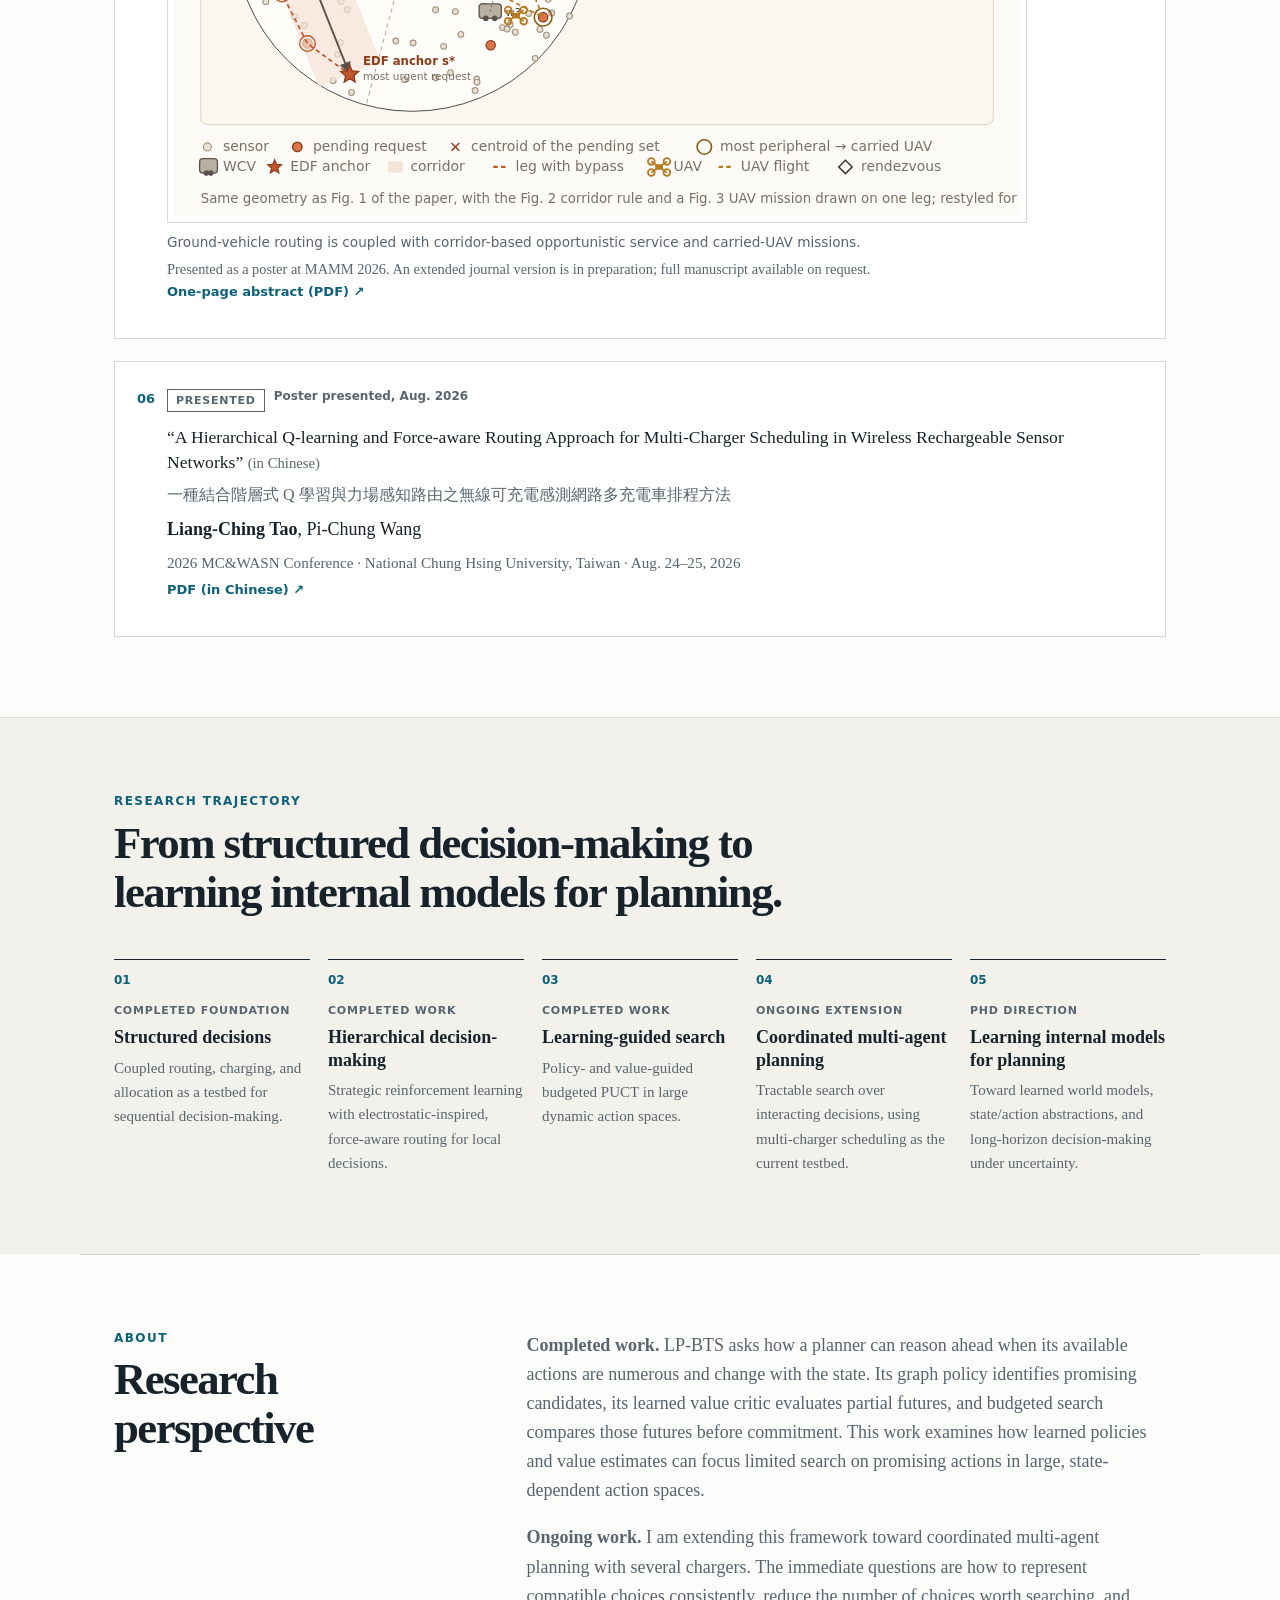
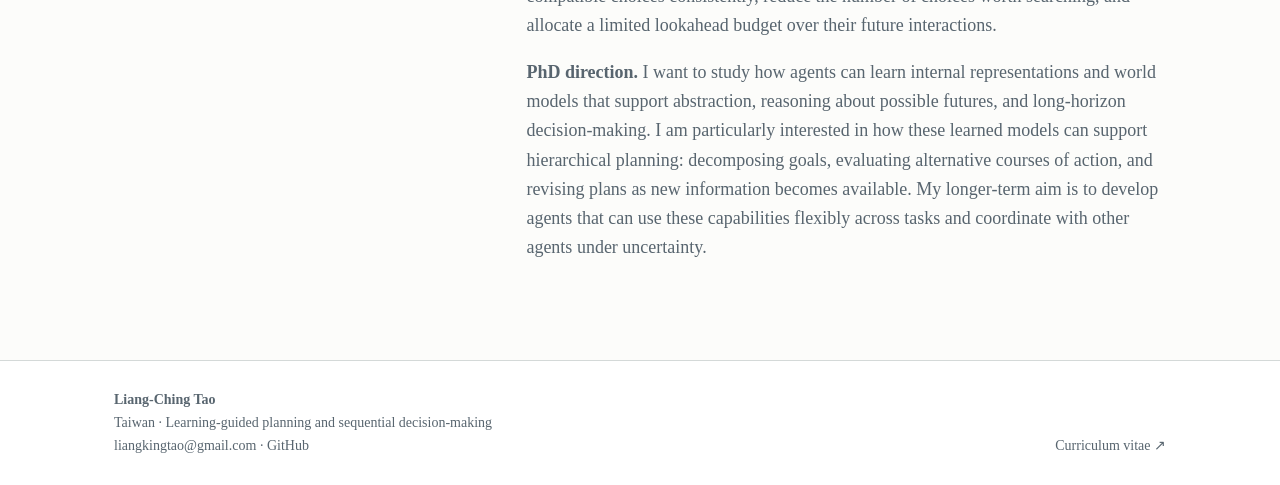
==== commit 58643206: "Update downloadable CV awards and align MAMM recognition labels" ====
--- a/index.html
+++ b/index.html
@@ -13,7 +13,7 @@
   <script type="application/ld+json">{"@context":"https://schema.org","@type":"Person","name":"Liang-Ching Tao","email":"mailto:liangkingtao@gmail.com","alumniOf":[{"@type":"CollegeOrUniversity","name":"National Chung Hsing University"},{"@type":"CollegeOrUniversity","name":"National Chengchi University"}],"sameAs":["https://github.com/morristao"]}</script>
   <title>Liang-Ching Tao | Learning-Guided Planning &amp; Sequential Decision-Making</title>
   <link rel="stylesheet" href="portrait.css?v=20260926">
-<style>@media(max-width:760px){.nav-wrap{align-items:flex-start;padding-top:16px;padding-bottom:16px}.nav-links{justify-content:flex-end;gap:12px 16px;max-width:250px}.wordmark{white-space:nowrap}}@media(max-width:420px){.nav-wrap{flex-direction:column;gap:14px}.nav-links{justify-content:flex-start;max-width:none}}</style>
+<style>.mamm-recognition{font-weight:600}@media(max-width:760px){.nav-wrap{align-items:flex-start;padding-top:16px;padding-bottom:16px}.nav-links{justify-content:flex-end;gap:12px 16px;max-width:250px}.wordmark{white-space:nowrap}}@media(max-width:420px){.nav-wrap{flex-direction:column;gap:14px}.nav-links{justify-content:flex-start;max-width:none}}</style>
 </head>
 <body>
 <a class="skip-link" href="#main-content">Skip to content</a>
@@ -25,7 +25,7 @@
       <a href="#papers">Papers</a>
       <a href="#trajectory">Trajectory</a>
       <a href="#about">About</a>
-      <a href="academic_cv.pdf?v=20261004" target="_blank" rel="noopener">CV</a>
+      <a href="academic_cv.pdf?v=20261110-mamm" target="_blank" rel="noopener">CV</a>
       <a href="beyond-research.html">Beyond Research ↗</a>
     </div>
   </nav>
@@ -43,7 +43,7 @@
         <p>My current research is moving toward coordinated multi-agent planning. For my PhD, I want to study how agents can learn internal representations and world models for abstraction, reasoning about possible futures, and long-horizon planning under uncertainty. My broader goal is to develop agents that use these capabilities flexibly across tasks. I am applying to PhD programs for Fall 2027.</p>
       </div>
       <div class="hero-actions">
-        <a class="button primary" href="academic_cv.pdf?v=20261004" target="_blank" rel="noopener">View CV ↗</a>
+        <a class="button primary" href="academic_cv.pdf?v=20261110-mamm" target="_blank" rel="noopener">View CV ↗</a>
         <a class="button" href="mailto:liangkingtao@gmail.com">Email ↗</a>
         <a class="button" href="https://github.com/morristao">GitHub ↗</a>
       </div>
@@ -115,10 +115,10 @@
     </li>
 
     <li>
-      <p class="paper-status"><span class="badge badge-publication">Preprint</span><span class="badge badge-poster">Poster</span><span>arXiv · MAMM 2026 · <strong>Best Poster Presentation</strong></span></p>
+      <p class="paper-status"><span class="badge badge-publication">Preprint</span><span class="mamm-recognition">MAMM 2026 · Best Poster Presentation</span></p>
       <p class="paper-title">“HQARRF: Hierarchical Q-learning and Force-aware Routing for Multi-Charger Scheduling in Wireless Rechargeable Sensor Networks”</p>
       <p class="paper-authors"><strong>Liang-Ching Tao</strong>, Pi-Chung Wang</p>
-      <p class="paper-venue">arXiv:2609.13901 · poster presented at MAMM 2026 · Best Poster Presentation · Sun Moon Lake, Taiwan · Nov. 5–7, 2026</p>
+      <p class="paper-venue">arXiv:2609.13901 · poster presented at MAMM 2026 · Sun Moon Lake, Taiwan · Nov. 5–7, 2026</p>
       <figure class="paper-visual paper-visual-diagram">
         <a href="assets/research/hqarrf-schematic.svg" target="_blank" rel="noopener"><img src="assets/research/hqarrf-schematic.svg" width="760" height="500" alt="Top-down schematic after Fig. 1 of the paper: candidate clusters with docking points, chargers at their selected clusters, and one charger redirected toward an under-served region." loading="lazy"></a>
         <figcaption>The hierarchical scheduler separates regional redirection from local action ranking.</figcaption>
@@ -127,7 +127,7 @@
     </li>
 
     <li>
-      <p class="paper-status"><span class="badge badge-oral">Oral</span><span>Oral presentation</span></p>
+      <p class="paper-status"><span class="mamm-recognition">MAMM 2026 · Oral Presentation</span></p>
       <p class="paper-title">“Adaptive Charging Threshold and Detour Scheduling for Wireless Rechargeable Sensor Networks via Deep Reinforcement Learning”</p>
       <p class="paper-authors"><strong>Liang-Ching Tao</strong>, Wei-Cheng Tai, Pi-Chung Wang</p>
       <p class="paper-venue">MAMM 2026 · Sun Moon Lake, Taiwan · Nov. 5–7, 2026</p>
@@ -153,7 +153,7 @@
     </li>
 
     <li>
-      <p class="paper-status"><span class="badge badge-poster">Poster</span><span>MAMM 2026 · <strong>Excellent Poster Presentation</strong></span></p>
+      <p class="paper-status"><span class="mamm-recognition">MAMM 2026 · Excellent Poster Presentation</span></p>
       <p class="paper-title">“CHASE: A Corridor-Heuristic Charging Scheduler for Ground and Aerial Vehicles in Wireless Rechargeable Sensor Networks”</p>
       <p class="paper-authors"><strong>Liang-Ching Tao</strong>, Wei-Chen Lin, Pi-Chung Wang</p>
       <p class="paper-venue">MAMM 2026 · Sun Moon Lake, Taiwan · Nov. 5–7, 2026</p>
@@ -161,7 +161,7 @@
         <a href="assets/research/chase-schematic.svg" target="_blank" rel="noopener"><img src="assets/research/chase-schematic.svg" width="760" height="500" alt="Schematic after Figs. 1 to 3 of the paper: a circular field cut into load-balanced clusters with one ground vehicle each, an inner zone served by base-anchored UAVs, one vehicle leg toward the most urgent request with its corridor, and a carried UAV released to a peripheral node and recovered at a rendezvous on the path." loading="lazy"></a>
         <figcaption>Ground-vehicle routing is coupled with corridor-based opportunistic service and carried-UAV missions.</figcaption>
       </figure>
-      <p class="paper-note">Presented as a poster at MAMM 2026; received the Excellent Poster Presentation award. An extended journal version is in preparation; full manuscript available on request.</p>
+      <p class="paper-note">Presented as a poster at MAMM 2026. An extended journal version is in preparation; full manuscript available on request.</p>
       <p class="paper-links"><a href="p/b5d7ce1xqs.pdf" target="_blank" rel="noopener">One-page abstract (PDF) ↗</a></p>
     </li>
 
@@ -203,7 +203,7 @@
 <footer>
   <div class="footer-wrap">
     <p><strong>Liang-Ching Tao</strong><br>Taiwan · Learning-guided planning and sequential decision-making<br><a href="mailto:liangkingtao@gmail.com">liangkingtao@gmail.com</a> · <a href="https://github.com/morristao">GitHub</a></p>
-    <a href="academic_cv.pdf?v=20261004" target="_blank" rel="noopener">Curriculum vitae ↗</a>
+    <a href="academic_cv.pdf?v=20261110-mamm" target="_blank" rel="noopener">Curriculum vitae ↗</a>
   </div>
 </footer>
 </body>
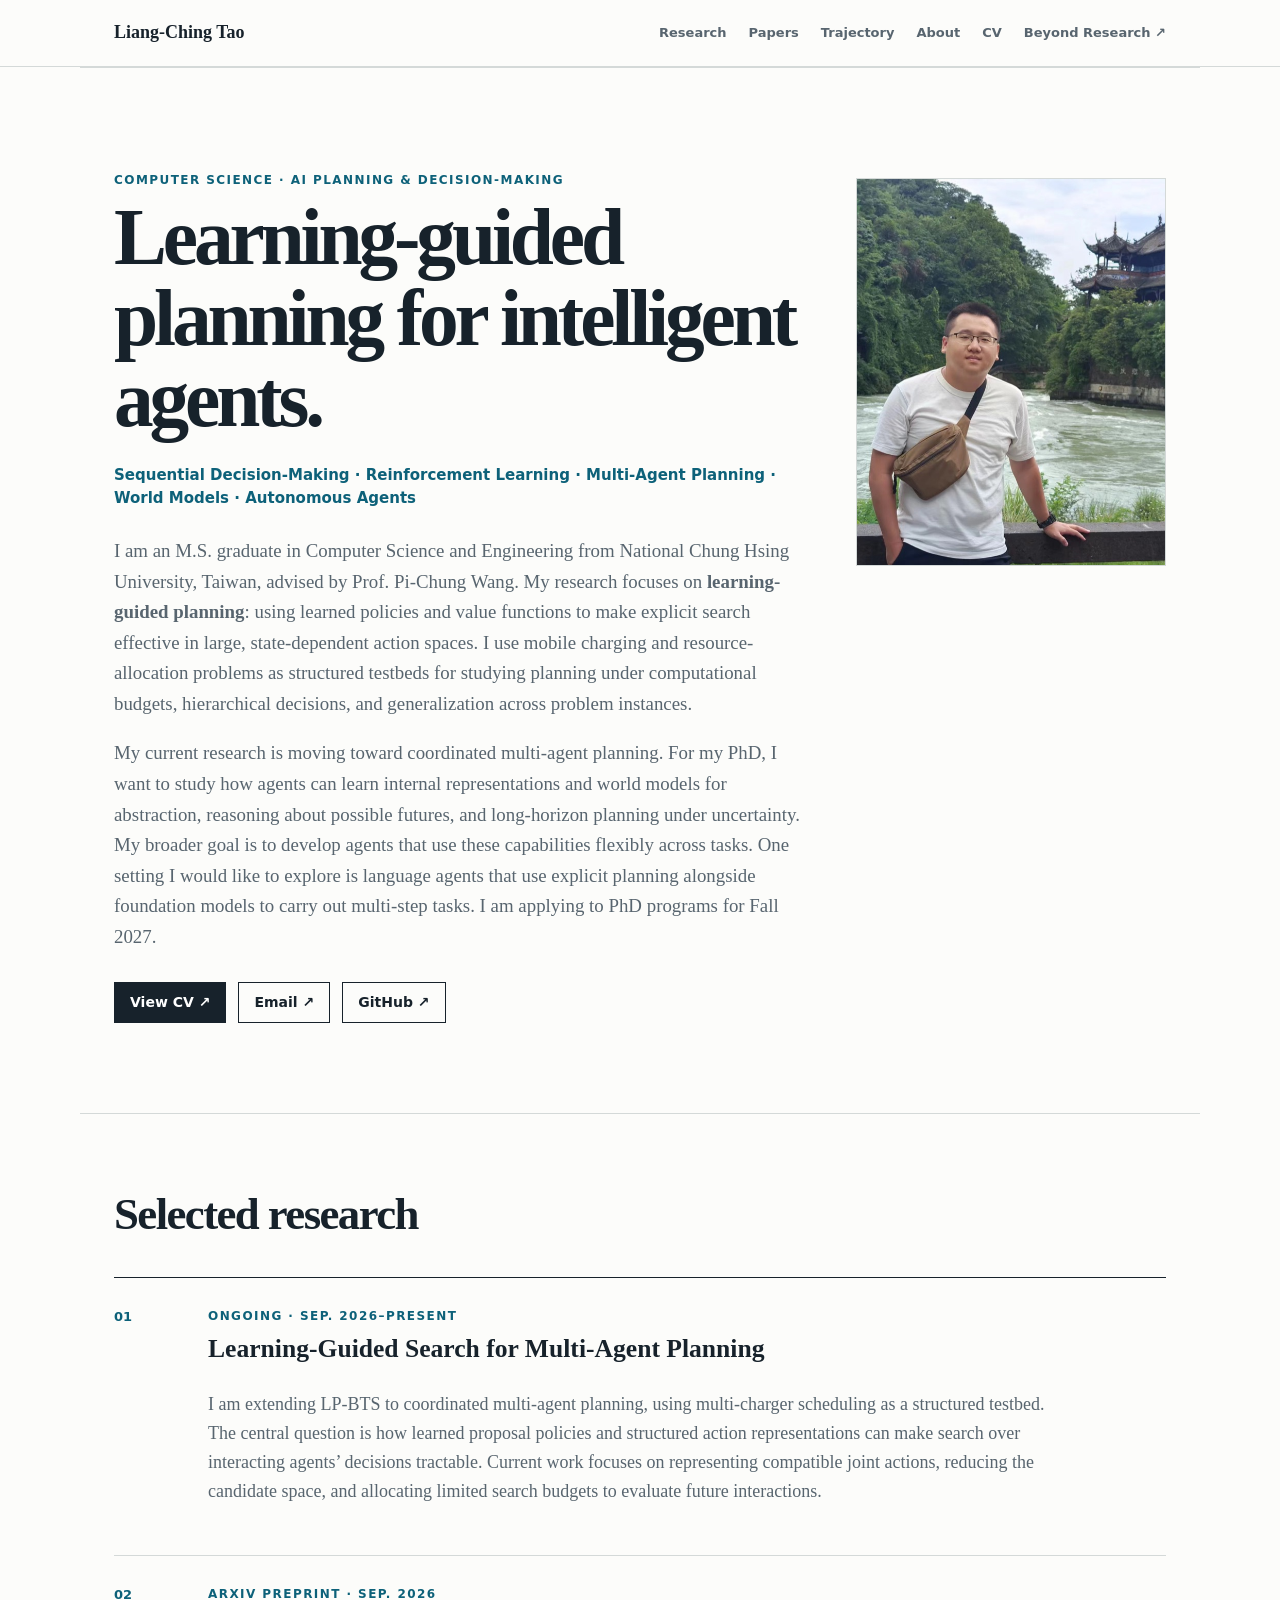
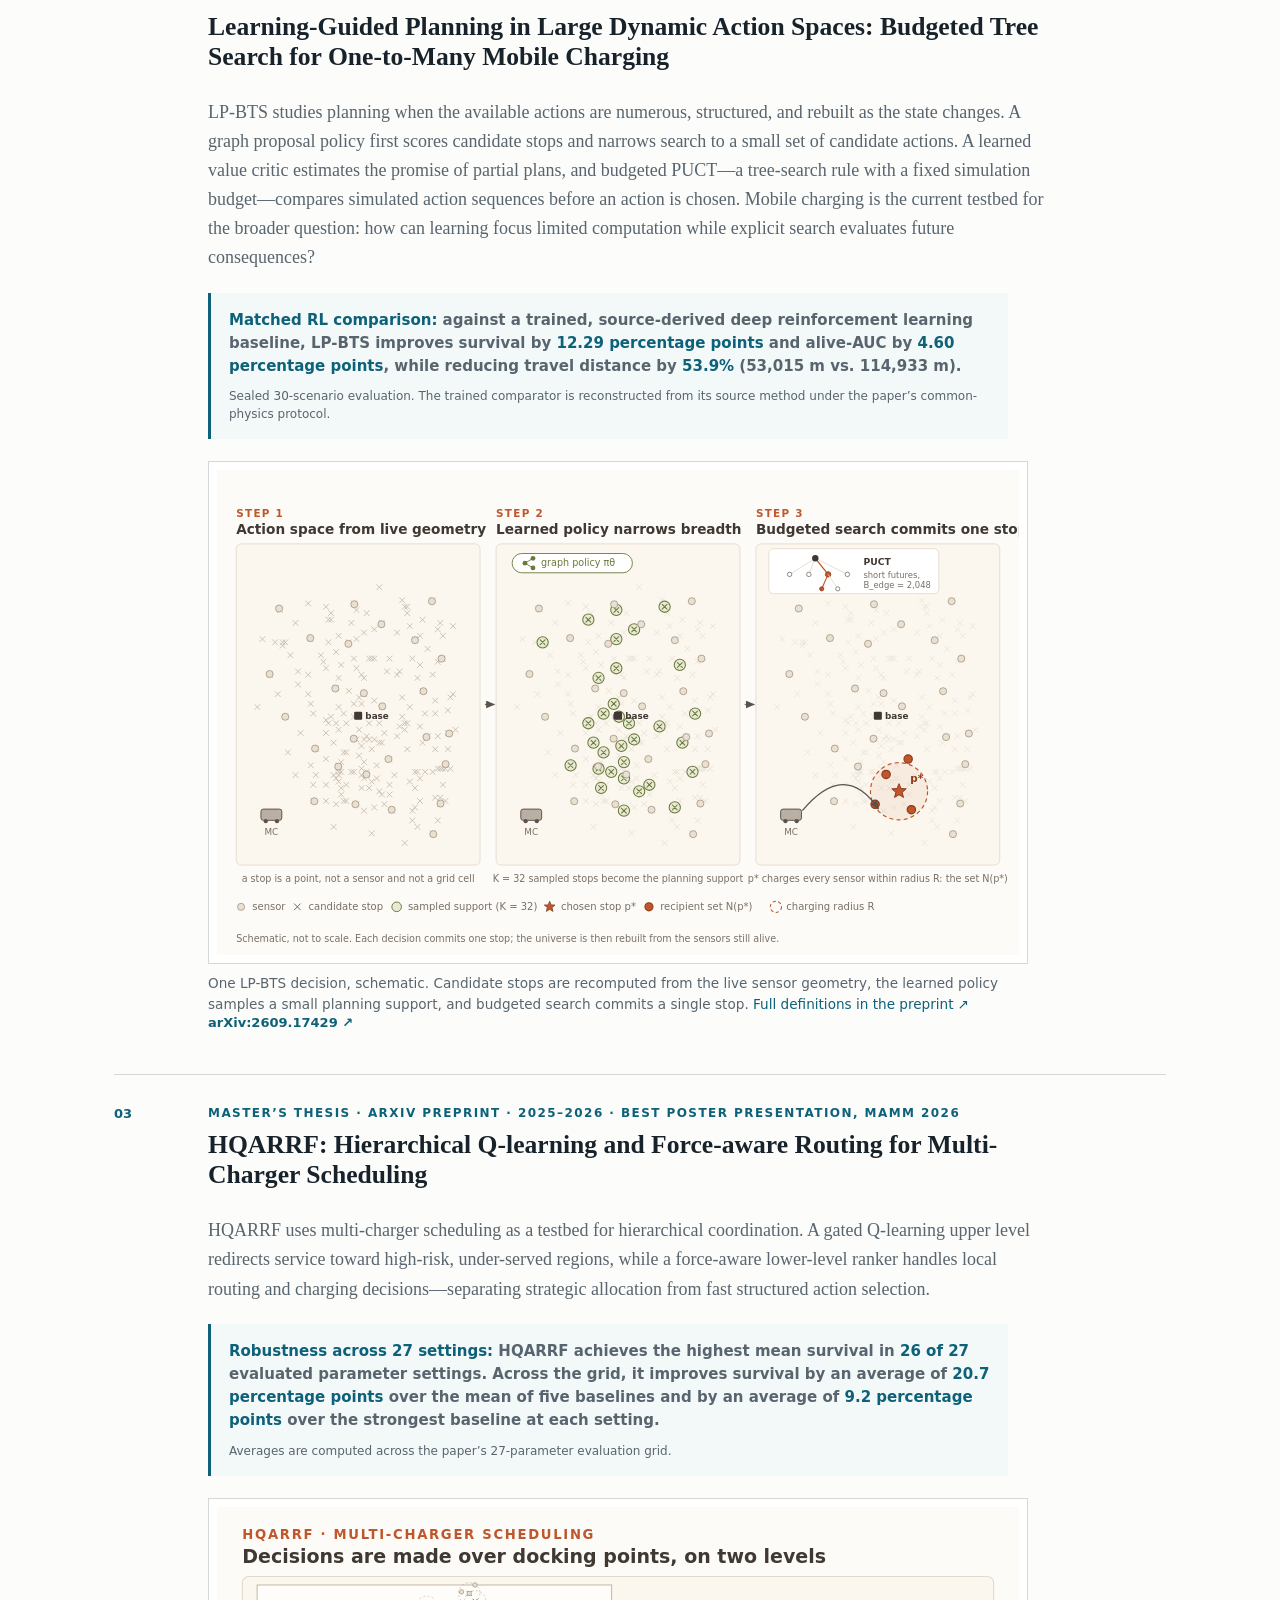
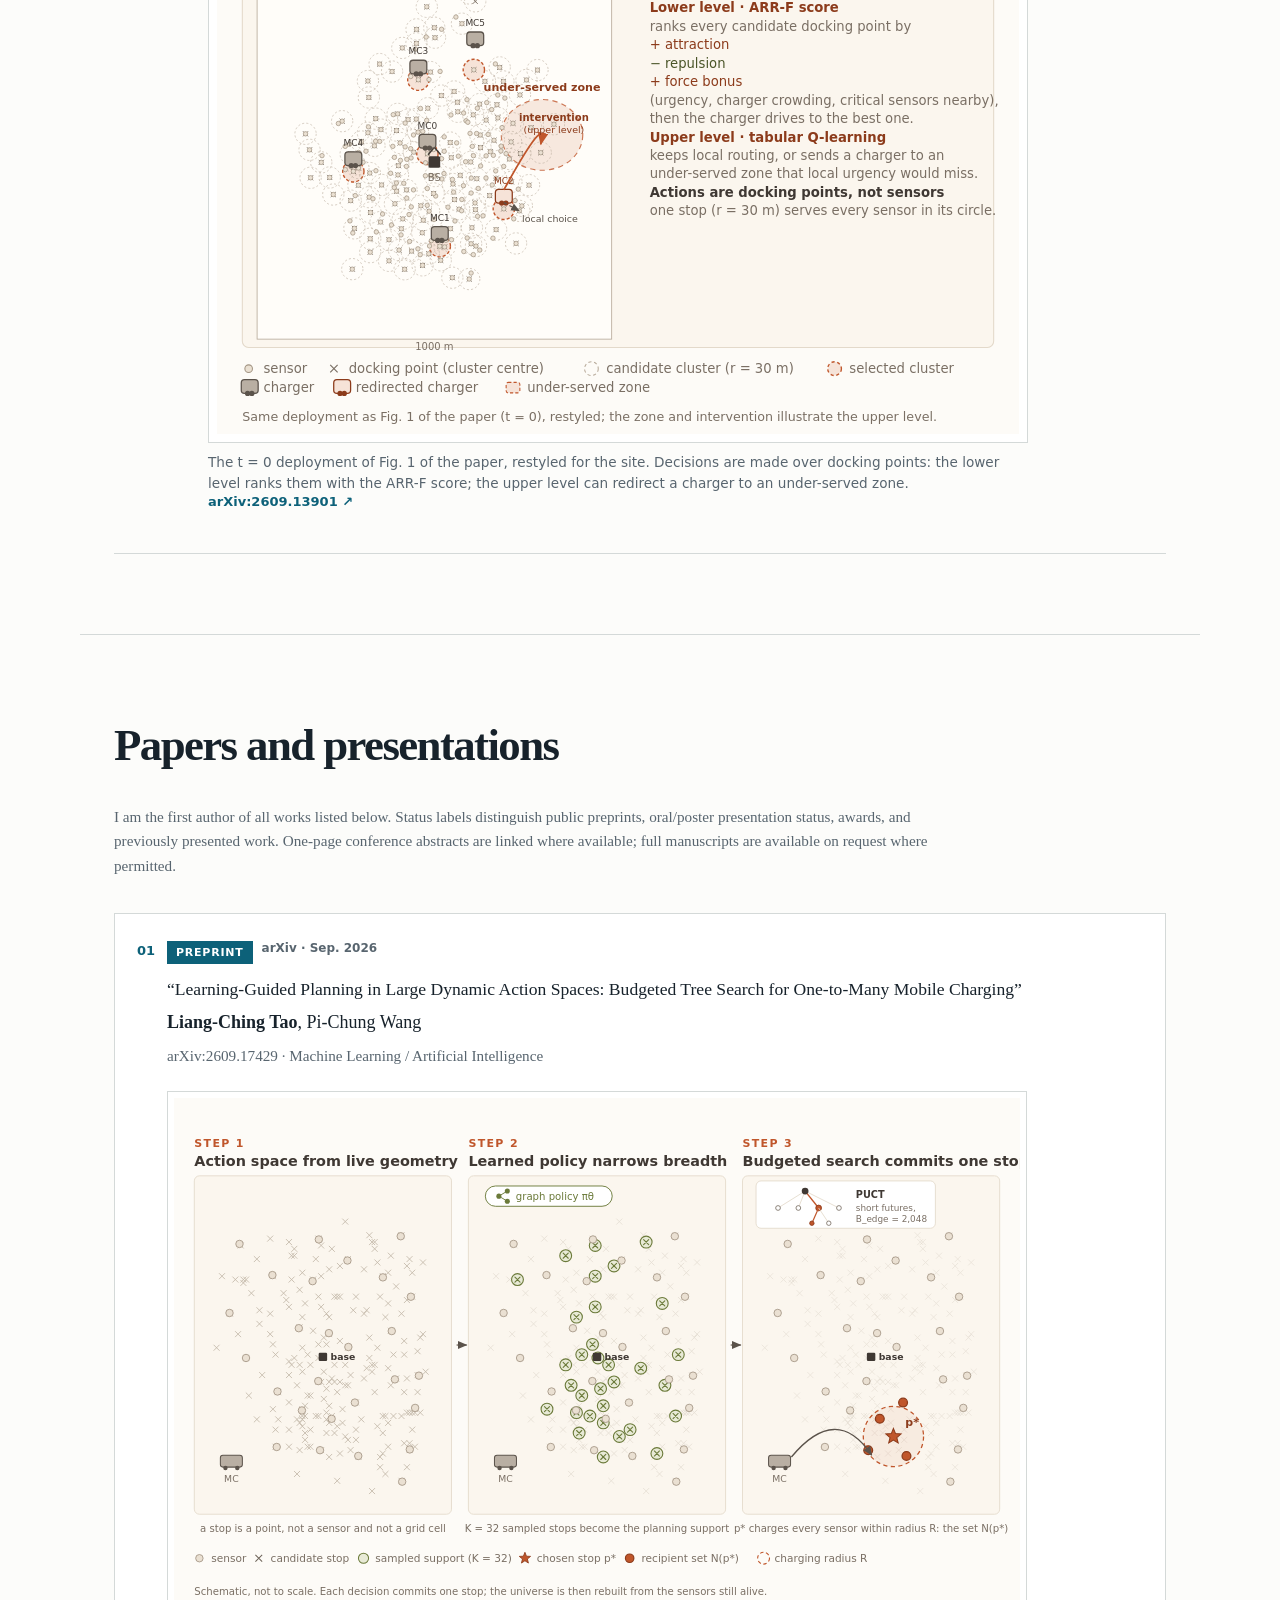
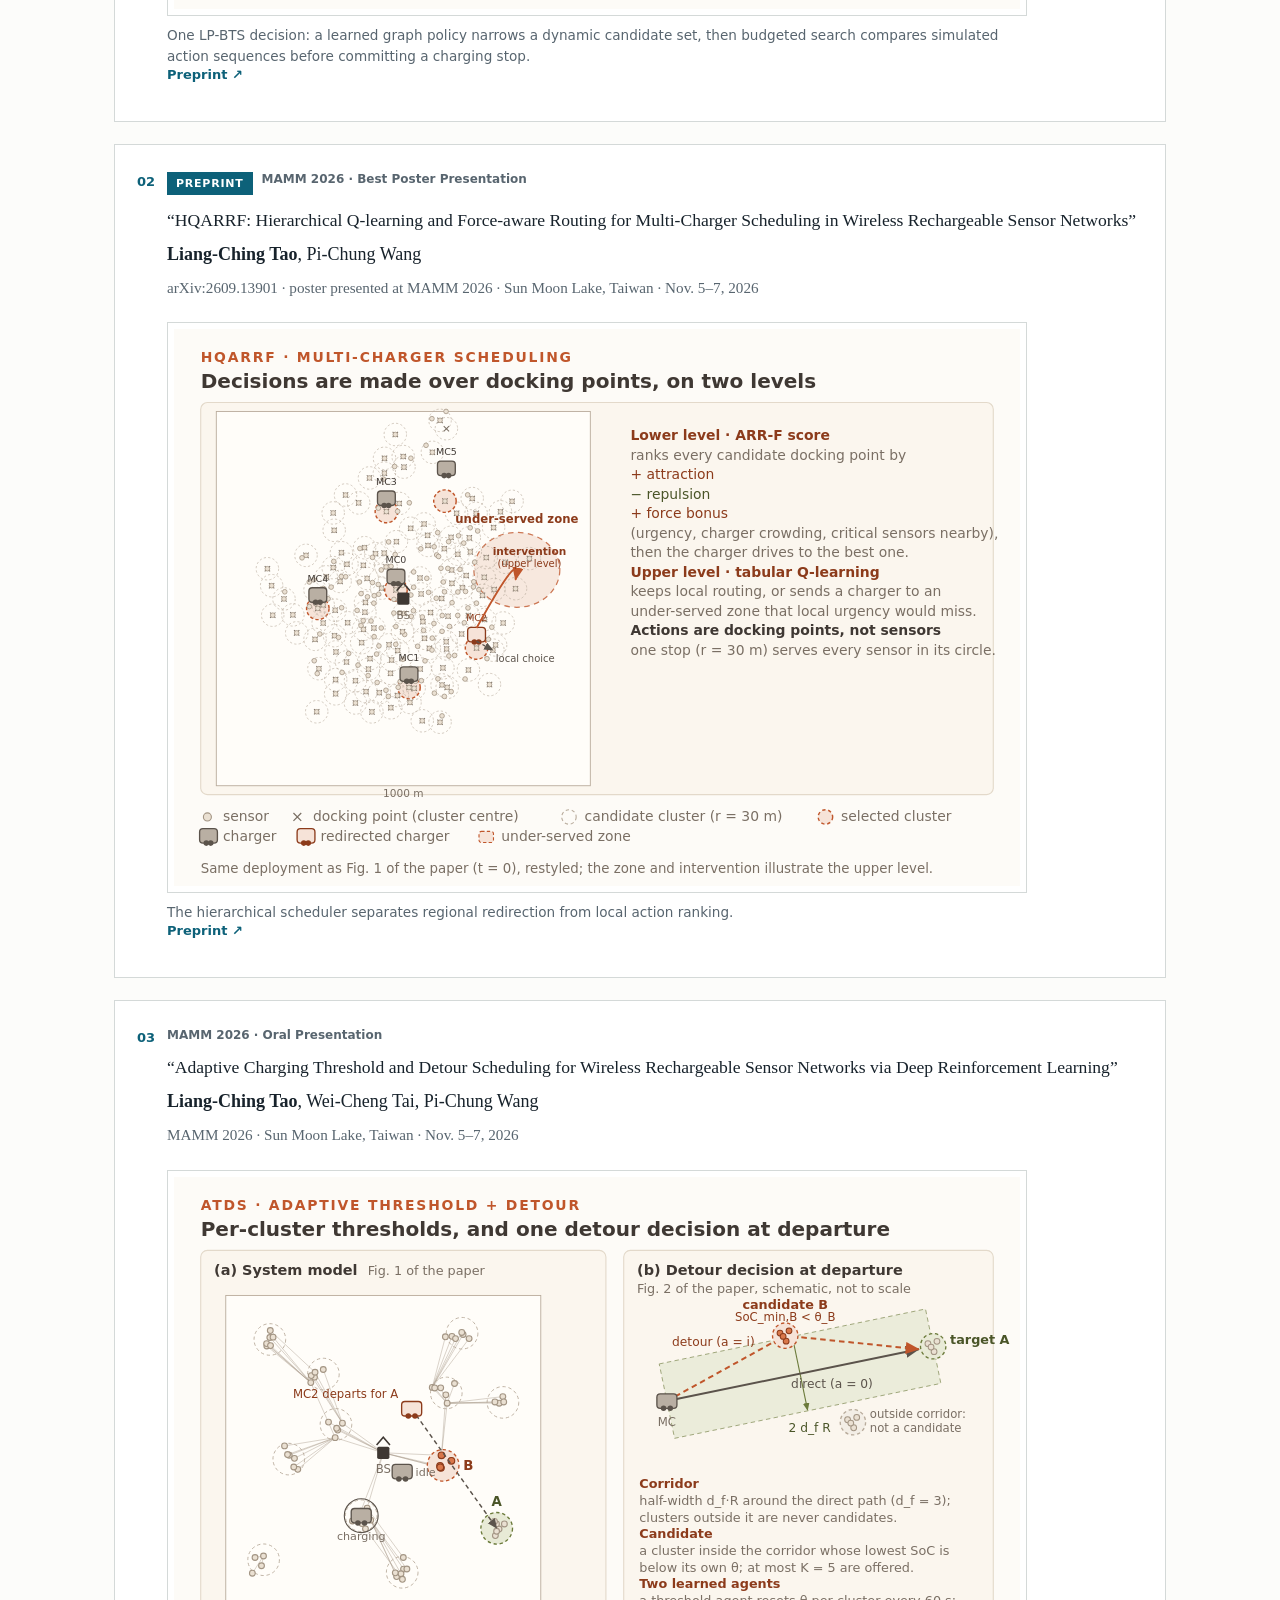
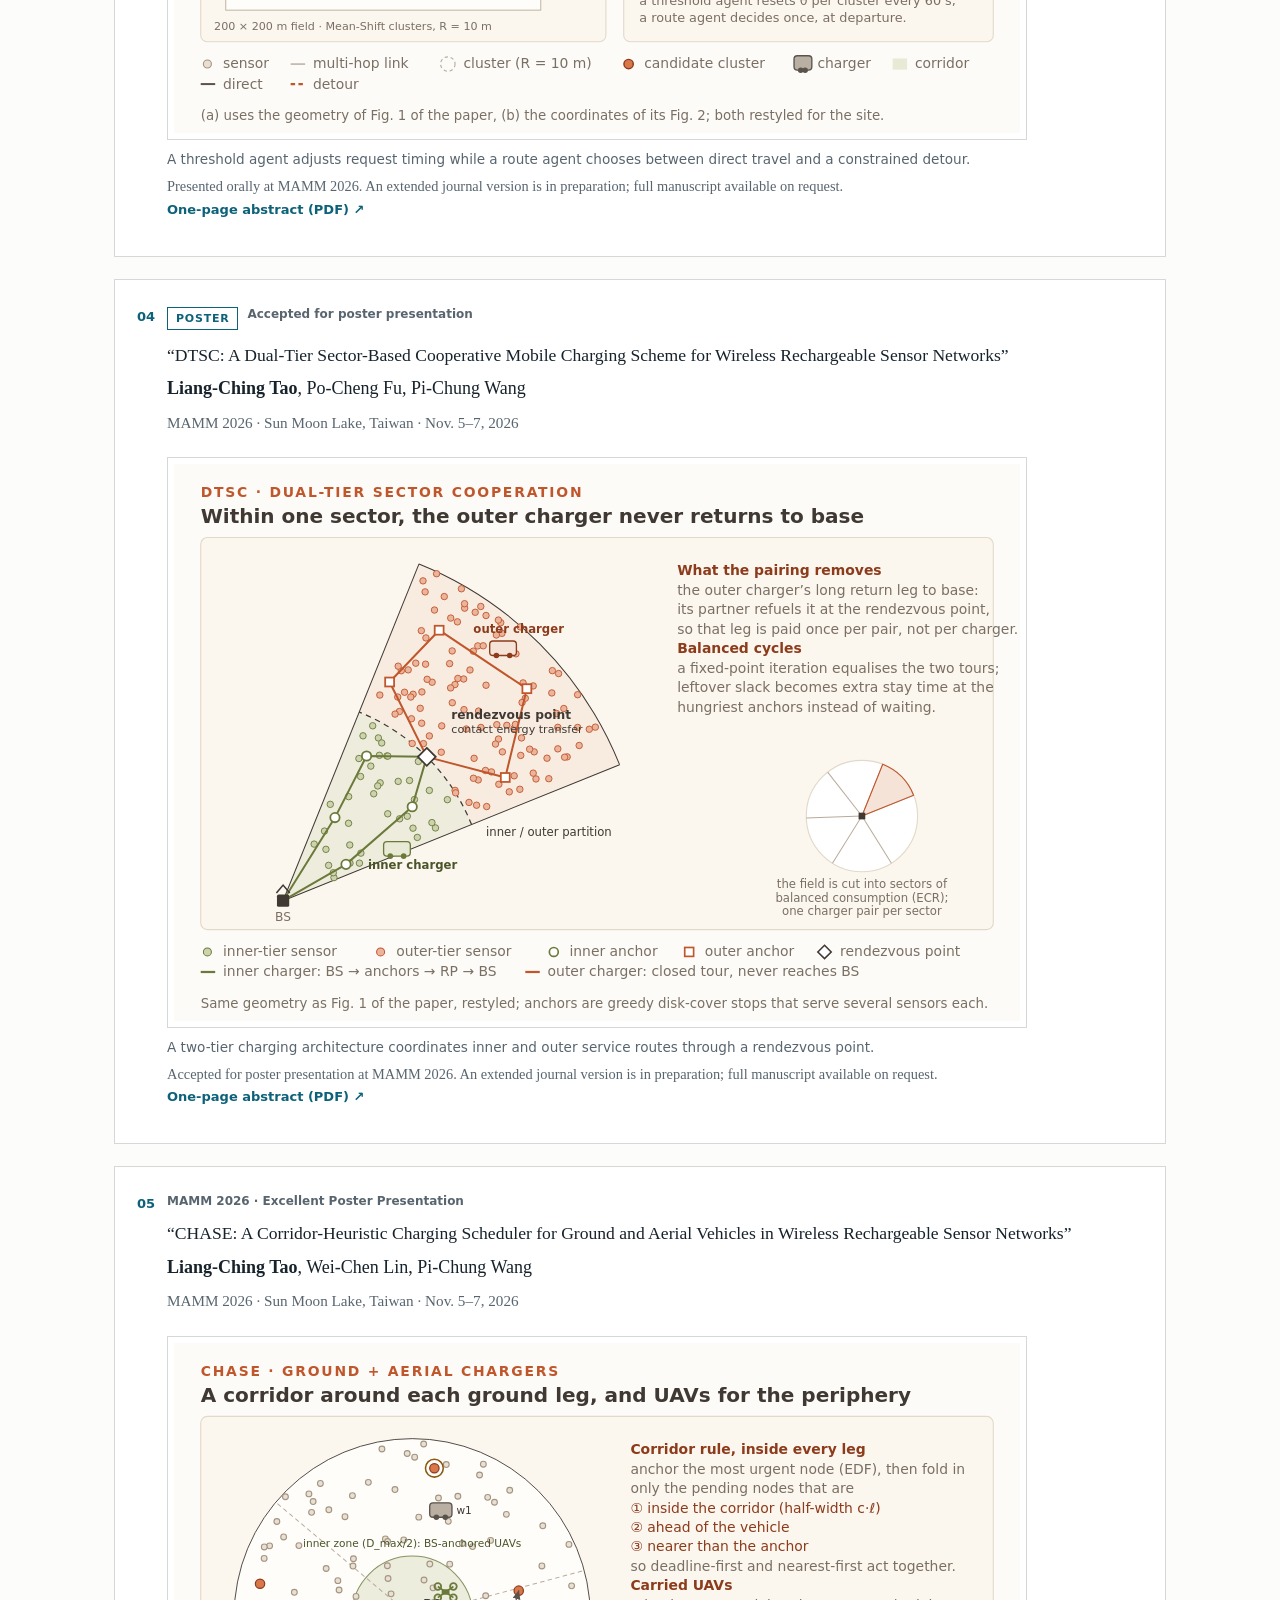
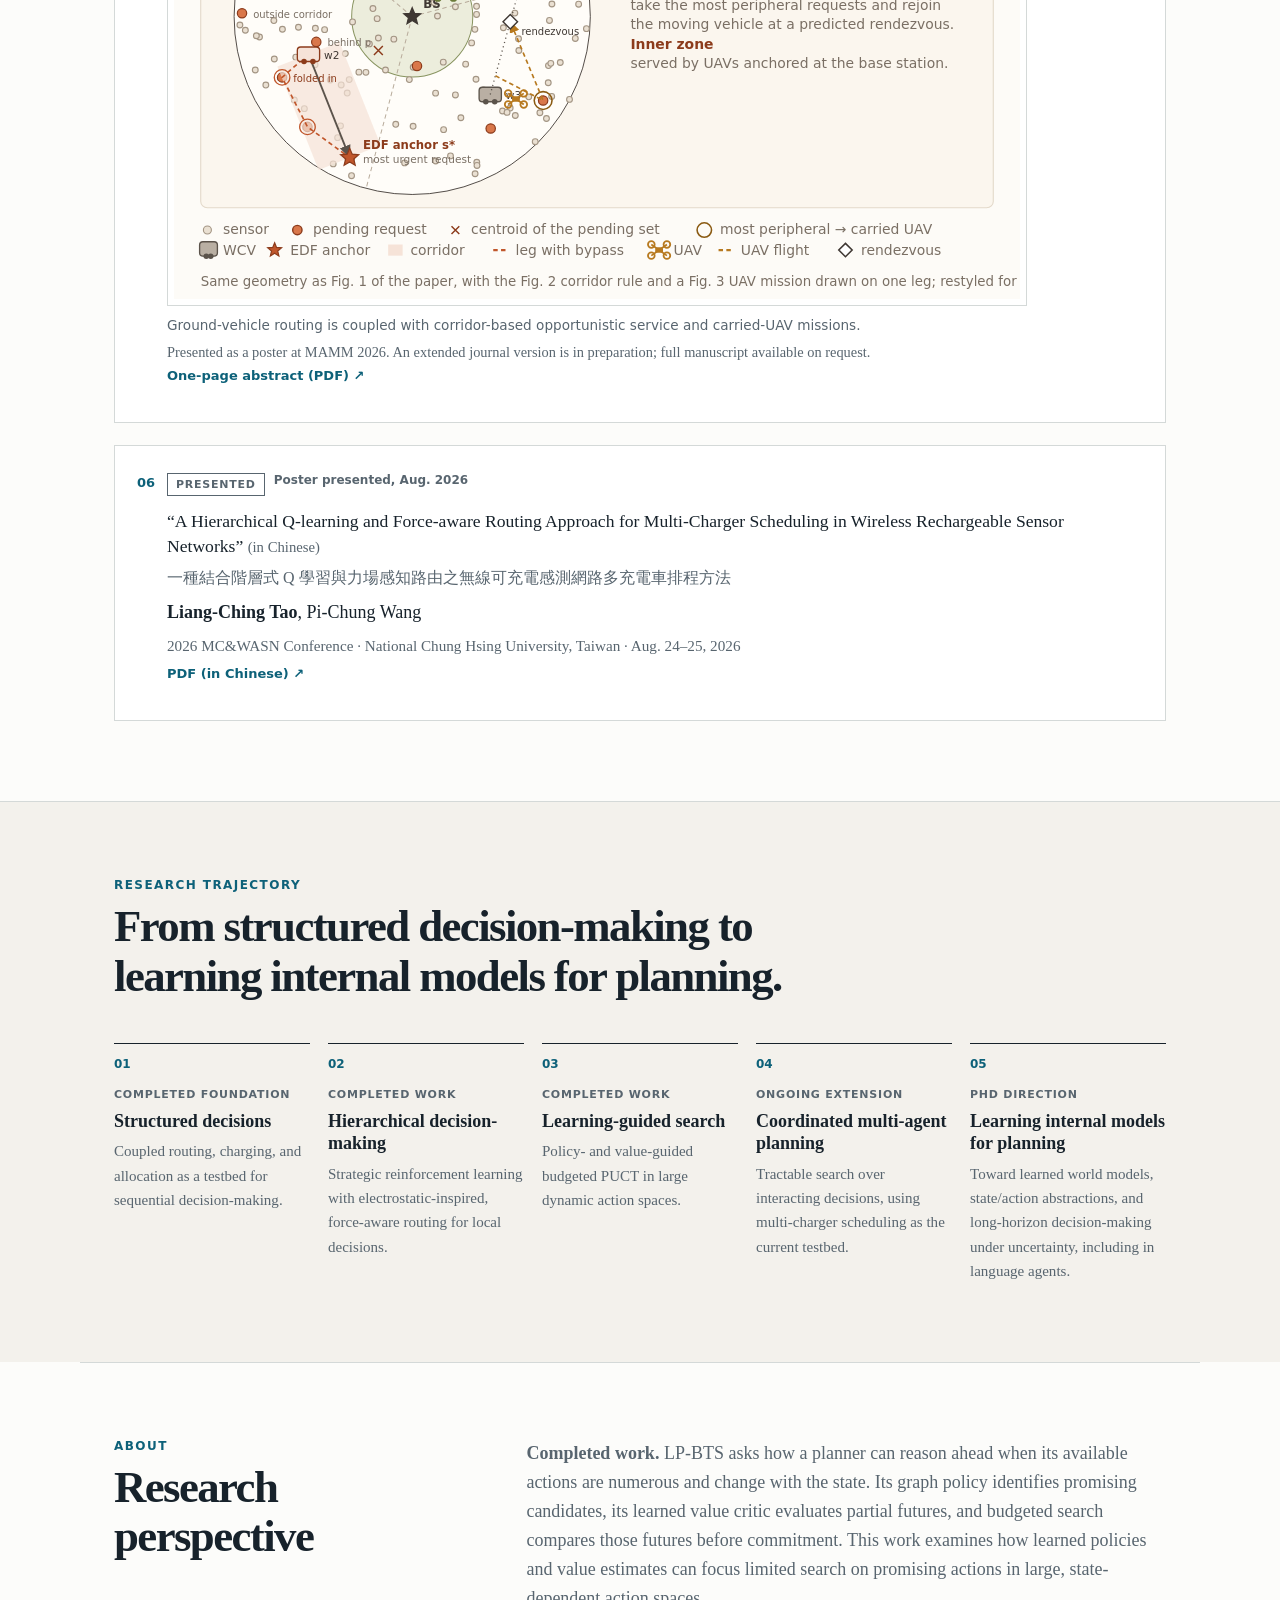
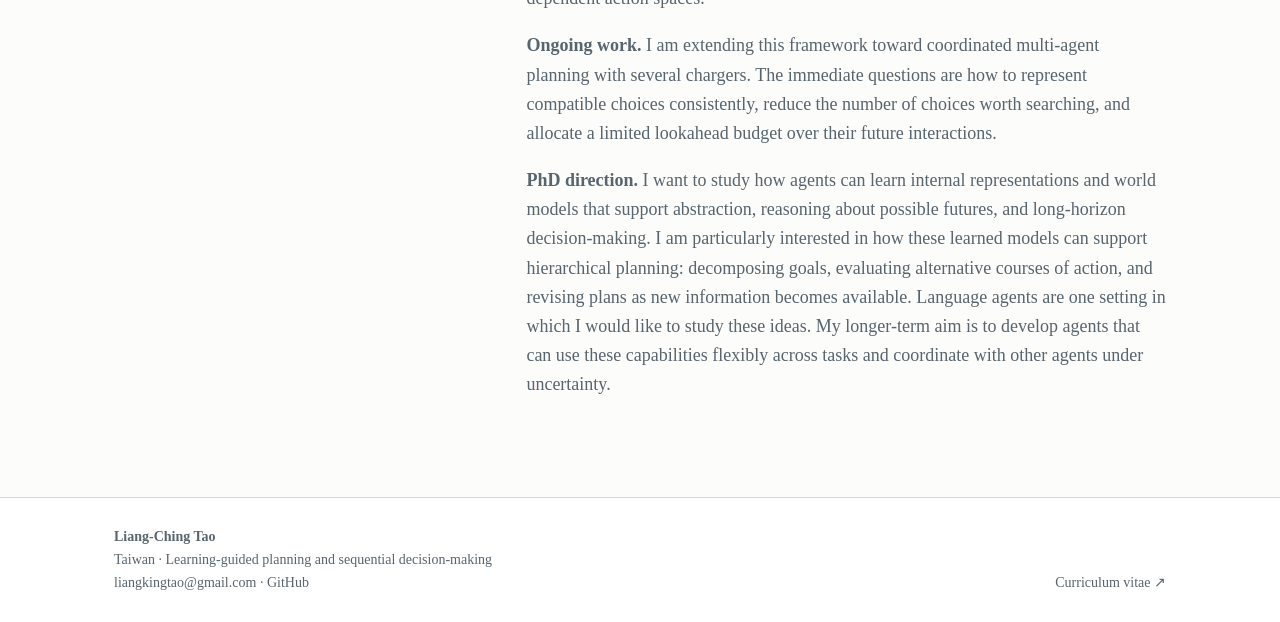
==== commit db1cac42: "Extend planning research interests to language agents and update CV" ====
--- a/index.html
+++ b/index.html
@@ -13,7 +13,7 @@
   <script type="application/ld+json">{"@context":"https://schema.org","@type":"Person","name":"Liang-Ching Tao","email":"mailto:liangkingtao@gmail.com","alumniOf":[{"@type":"CollegeOrUniversity","name":"National Chung Hsing University"},{"@type":"CollegeOrUniversity","name":"National Chengchi University"}],"sameAs":["https://github.com/morristao"]}</script>
   <title>Liang-Ching Tao | Learning-Guided Planning &amp; Sequential Decision-Making</title>
   <link rel="stylesheet" href="portrait.css?v=20260926">
-<style>.mamm-recognition{font-weight:600}@media(max-width:760px){.nav-wrap{align-items:flex-start;padding-top:16px;padding-bottom:16px}.nav-links{justify-content:flex-end;gap:12px 16px;max-width:250px}.wordmark{white-space:nowrap}}@media(max-width:420px){.nav-wrap{flex-direction:column;gap:14px}.nav-links{justify-content:flex-start;max-width:none}}</style>
+<style>.paper-status .mamm-recognition,.paper-status .mamm-recognition strong{font-weight:600}@media(max-width:760px){.nav-wrap{align-items:flex-start;padding-top:16px;padding-bottom:16px}.nav-links{justify-content:flex-end;gap:12px 16px;max-width:250px}.wordmark{white-space:nowrap}}@media(max-width:420px){.nav-wrap{flex-direction:column;gap:14px}.nav-links{justify-content:flex-start;max-width:none}}</style>
 </head>
 <body>
 <a class="skip-link" href="#main-content">Skip to content</a>
@@ -25,7 +25,7 @@
       <a href="#papers">Papers</a>
       <a href="#trajectory">Trajectory</a>
       <a href="#about">About</a>
-      <a href="academic_cv.pdf?v=20261110-mamm" target="_blank" rel="noopener">CV</a>
+      <a href="academic_cv_20261126.pdf" target="_blank" rel="noopener">CV</a>
       <a href="beyond-research.html">Beyond Research ↗</a>
     </div>
   </nav>
@@ -37,13 +37,13 @@
     <div class="hero-main">
       <p class="kicker">Computer Science · AI Planning &amp; Decision-Making</p>
       <h1>Learning-guided planning for intelligent agents.</h1>
-      <p class="research-line">Sequential Decision-Making · Reinforcement Learning · Multi-Agent Planning</p>
+      <p class="research-line">Sequential Decision-Making · Reinforcement Learning · Multi-Agent Planning · World Models · Autonomous Agents</p>
       <div class="hero-copy">
         <p>I am an M.S. graduate in Computer Science and Engineering from National Chung Hsing University, Taiwan, advised by Prof. Pi-Chung Wang. My research focuses on <strong>learning-guided planning</strong>: using learned policies and value functions to make explicit search effective in large, state-dependent action spaces. I use mobile charging and resource-allocation problems as structured testbeds for studying planning under computational budgets, hierarchical decisions, and generalization across problem instances.</p>
-        <p>My current research is moving toward coordinated multi-agent planning. For my PhD, I want to study how agents can learn internal representations and world models for abstraction, reasoning about possible futures, and long-horizon planning under uncertainty. My broader goal is to develop agents that use these capabilities flexibly across tasks. I am applying to PhD programs for Fall 2027.</p>
+        <p>My current research is moving toward coordinated multi-agent planning. For my PhD, I want to study how agents can learn internal representations and world models for abstraction, reasoning about possible futures, and long-horizon planning under uncertainty. My broader goal is to develop agents that use these capabilities flexibly across tasks. One setting I would like to explore is language agents that use explicit planning alongside foundation models to carry out multi-step tasks. I am applying to PhD programs for Fall 2027.</p>
       </div>
       <div class="hero-actions">
-        <a class="button primary" href="academic_cv.pdf?v=20261110-mamm" target="_blank" rel="noopener">View CV ↗</a>
+        <a class="button primary" href="academic_cv_20261126.pdf" target="_blank" rel="noopener">View CV ↗</a>
         <a class="button" href="mailto:liangkingtao@gmail.com">Email ↗</a>
         <a class="button" href="https://github.com/morristao">GitHub ↗</a>
       </div>
@@ -115,7 +115,7 @@
     </li>
 
     <li>
-      <p class="paper-status"><span class="badge badge-publication">Preprint</span><span class="mamm-recognition">MAMM 2026 · Best Poster Presentation</span></p>
+      <p class="paper-status"><span class="badge badge-publication">Preprint</span><span class="mamm-recognition"><strong>MAMM 2026 · Best Poster Presentation</strong></span></p>
       <p class="paper-title">“HQARRF: Hierarchical Q-learning and Force-aware Routing for Multi-Charger Scheduling in Wireless Rechargeable Sensor Networks”</p>
       <p class="paper-authors"><strong>Liang-Ching Tao</strong>, Pi-Chung Wang</p>
       <p class="paper-venue">arXiv:2609.13901 · poster presented at MAMM 2026 · Sun Moon Lake, Taiwan · Nov. 5–7, 2026</p>
@@ -127,7 +127,7 @@
     </li>
 
     <li>
-      <p class="paper-status"><span class="mamm-recognition">MAMM 2026 · Oral Presentation</span></p>
+      <p class="paper-status"><span class="mamm-recognition"><strong>MAMM 2026 · Oral Presentation</strong></span></p>
       <p class="paper-title">“Adaptive Charging Threshold and Detour Scheduling for Wireless Rechargeable Sensor Networks via Deep Reinforcement Learning”</p>
       <p class="paper-authors"><strong>Liang-Ching Tao</strong>, Wei-Cheng Tai, Pi-Chung Wang</p>
       <p class="paper-venue">MAMM 2026 · Sun Moon Lake, Taiwan · Nov. 5–7, 2026</p>
@@ -153,7 +153,7 @@
     </li>
 
     <li>
-      <p class="paper-status"><span class="mamm-recognition">MAMM 2026 · Excellent Poster Presentation</span></p>
+      <p class="paper-status"><span class="mamm-recognition"><strong>MAMM 2026 · Excellent Poster Presentation</strong></span></p>
       <p class="paper-title">“CHASE: A Corridor-Heuristic Charging Scheduler for Ground and Aerial Vehicles in Wireless Rechargeable Sensor Networks”</p>
       <p class="paper-authors"><strong>Liang-Ching Tao</strong>, Wei-Chen Lin, Pi-Chung Wang</p>
       <p class="paper-venue">MAMM 2026 · Sun Moon Lake, Taiwan · Nov. 5–7, 2026</p>
@@ -185,7 +185,7 @@
       <li><span>02</span><span class="stage">Completed work</span><strong>Hierarchical decision-making</strong><p>Strategic reinforcement learning with electrostatic-inspired, force-aware routing for local decisions.</p></li>
       <li><span>03</span><span class="stage">Completed work</span><strong>Learning-guided search</strong><p>Policy- and value-guided budgeted PUCT in large dynamic action spaces.</p></li>
       <li><span>04</span><span class="stage">Ongoing extension</span><strong>Coordinated multi-agent planning</strong><p>Tractable search over interacting decisions, using multi-charger scheduling as the current testbed.</p></li>
-      <li><span>05</span><span class="stage">PhD direction</span><strong>Learning internal models for planning</strong><p>Toward learned world models, state/action abstractions, and long-horizon decision-making under uncertainty.</p></li>
+      <li><span>05</span><span class="stage">PhD direction</span><strong>Learning internal models for planning</strong><p>Toward learned world models, state/action abstractions, and long-horizon decision-making under uncertainty, including in language agents.</p></li>
     </ol>
   </div>
 </section>
@@ -195,7 +195,7 @@
   <div class="about-copy">
     <p><strong>Completed work.</strong> LP-BTS asks how a planner can reason ahead when its available actions are numerous and change with the state. Its graph policy identifies promising candidates, its learned value critic evaluates partial futures, and budgeted search compares those futures before commitment. This work examines how learned policies and value estimates can focus limited search on promising actions in large, state-dependent action spaces.</p>
     <p><strong>Ongoing work.</strong> I am extending this framework toward coordinated multi-agent planning with several chargers. The immediate questions are how to represent compatible choices consistently, reduce the number of choices worth searching, and allocate a limited lookahead budget over their future interactions.</p>
-    <p><strong>PhD direction.</strong> I want to study how agents can learn internal representations and world models that support abstraction, reasoning about possible futures, and long-horizon decision-making. I am particularly interested in how these learned models can support hierarchical planning: decomposing goals, evaluating alternative courses of action, and revising plans as new information becomes available. My longer-term aim is to develop agents that can use these capabilities flexibly across tasks and coordinate with other agents under uncertainty.</p>
+    <p><strong>PhD direction.</strong> I want to study how agents can learn internal representations and world models that support abstraction, reasoning about possible futures, and long-horizon decision-making. I am particularly interested in how these learned models can support hierarchical planning: decomposing goals, evaluating alternative courses of action, and revising plans as new information becomes available. Language agents are one setting in which I would like to study these ideas. My longer-term aim is to develop agents that can use these capabilities flexibly across tasks and coordinate with other agents under uncertainty.</p>
   </div>
 </section>
 </main>
@@ -203,7 +203,7 @@
 <footer>
   <div class="footer-wrap">
     <p><strong>Liang-Ching Tao</strong><br>Taiwan · Learning-guided planning and sequential decision-making<br><a href="mailto:liangkingtao@gmail.com">liangkingtao@gmail.com</a> · <a href="https://github.com/morristao">GitHub</a></p>
-    <a href="academic_cv.pdf?v=20261110-mamm" target="_blank" rel="noopener">Curriculum vitae ↗</a>
+    <a href="academic_cv_20261126.pdf" target="_blank" rel="noopener">Curriculum vitae ↗</a>
   </div>
 </footer>
 </body>
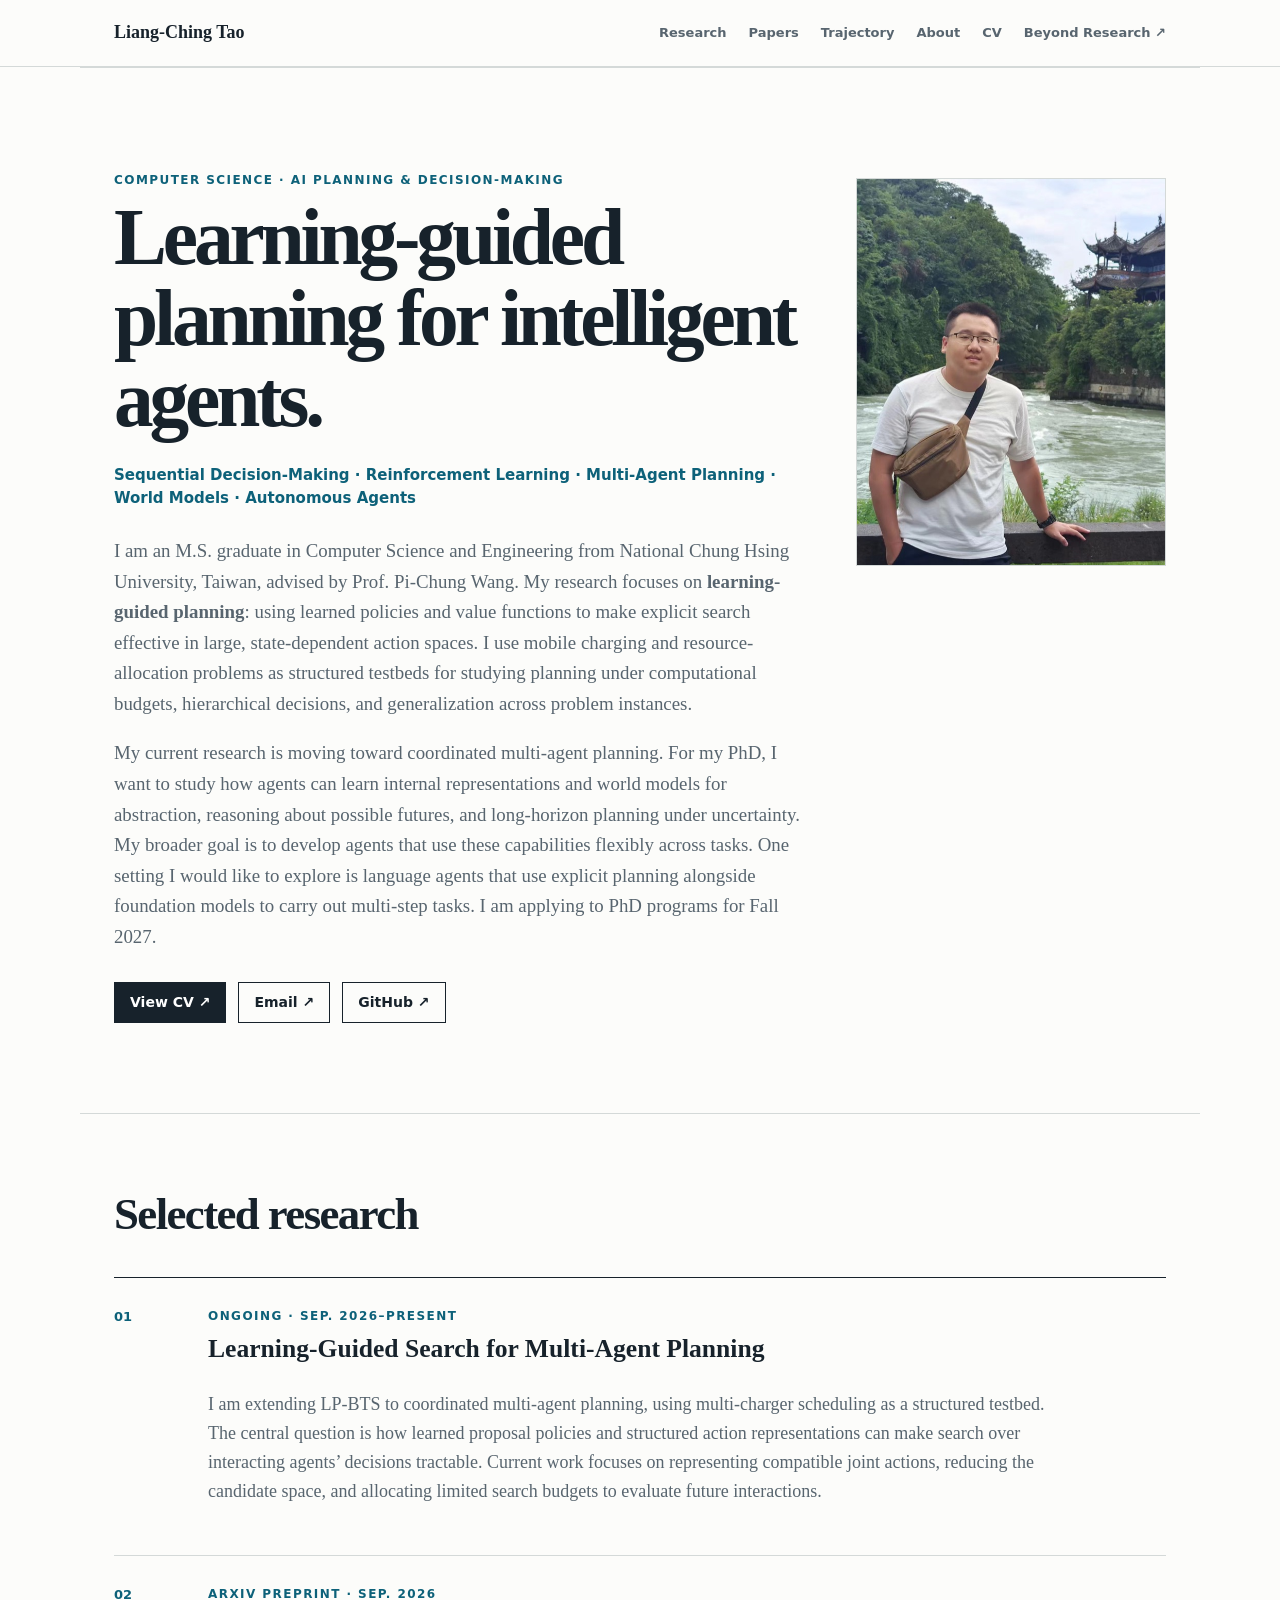
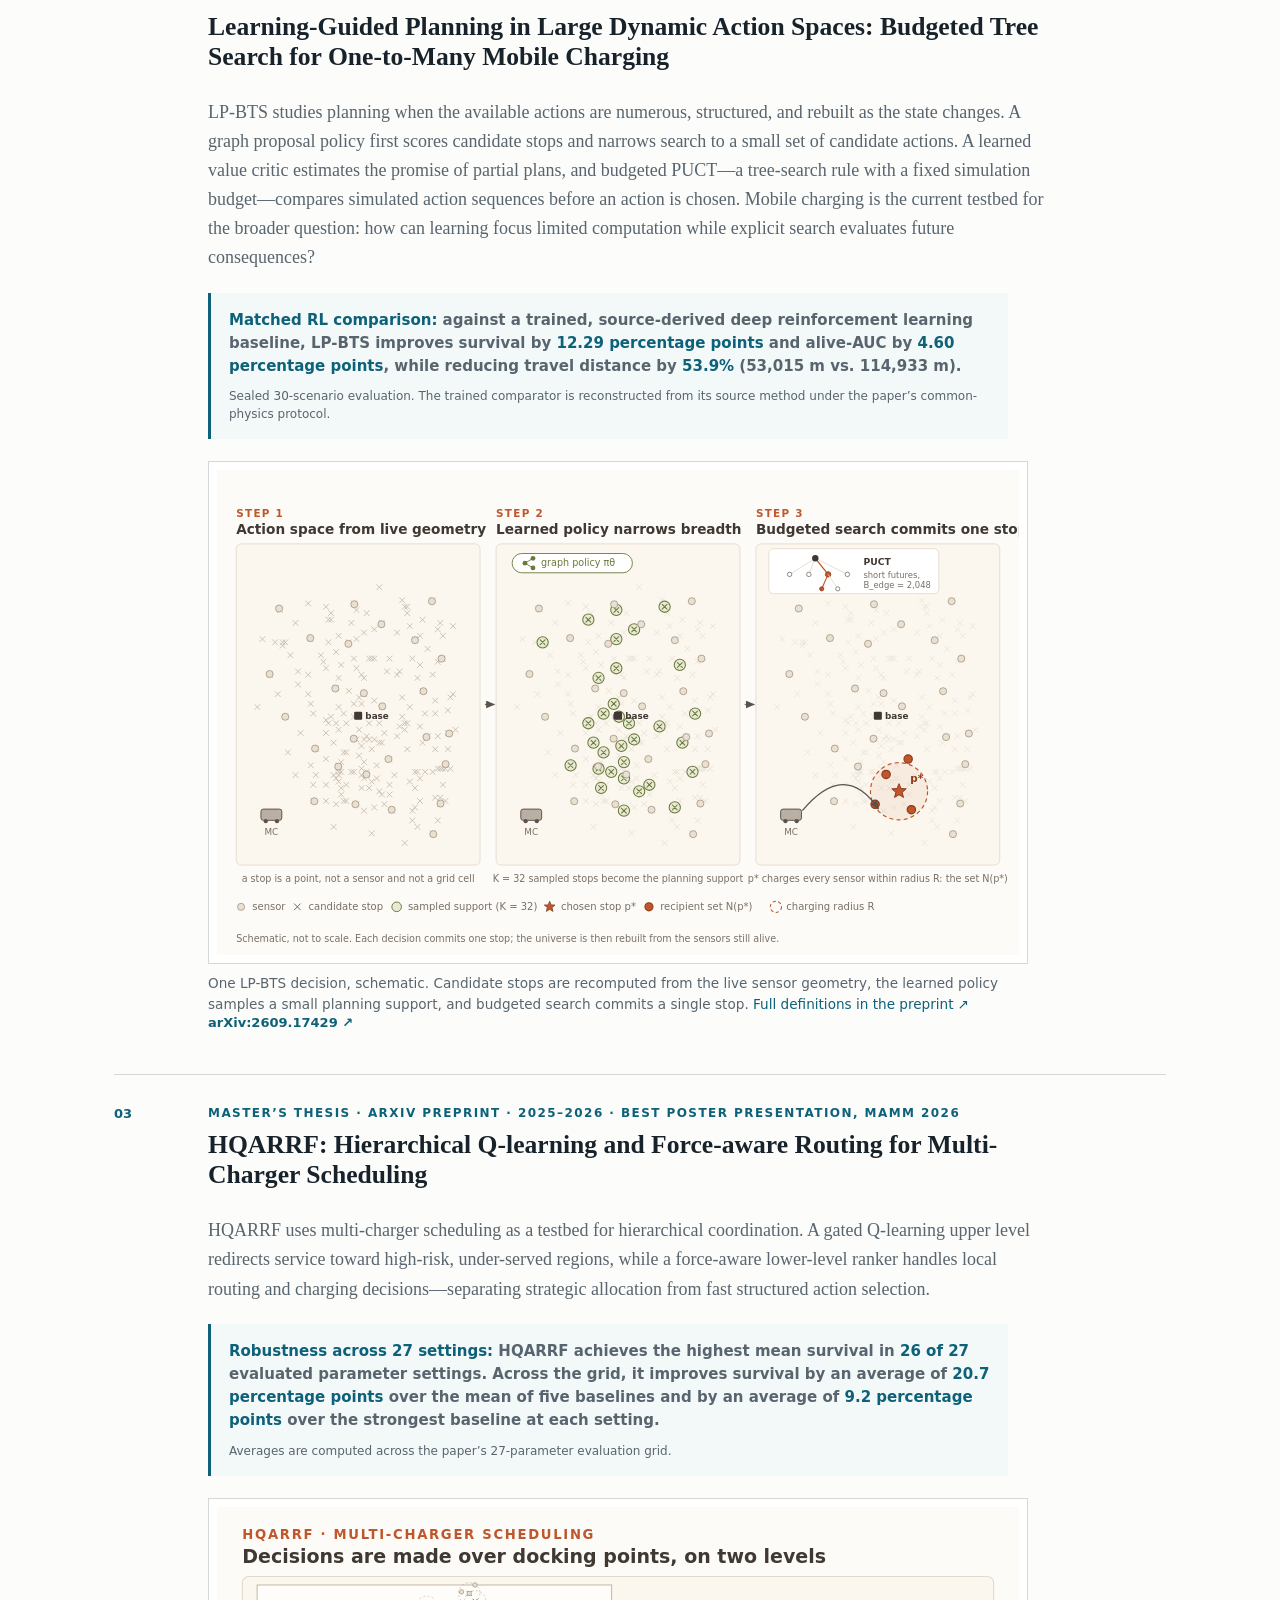
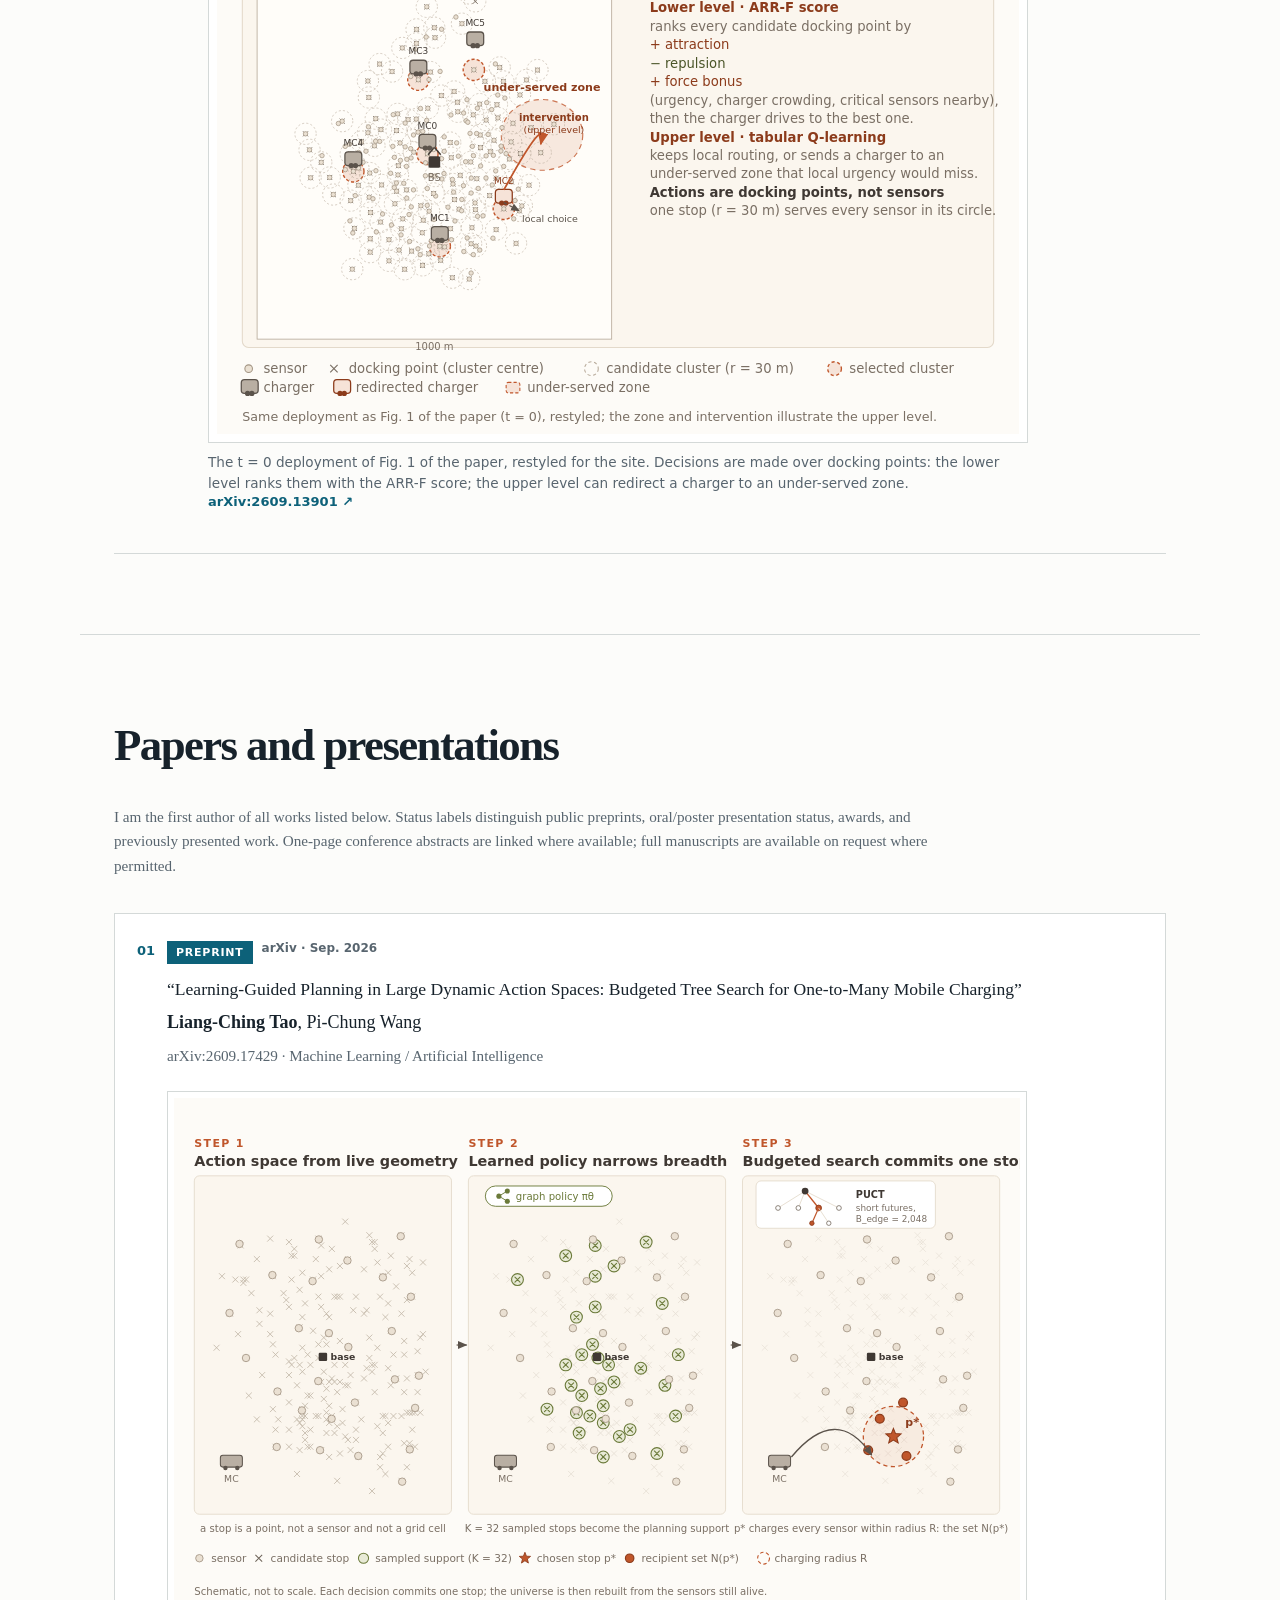
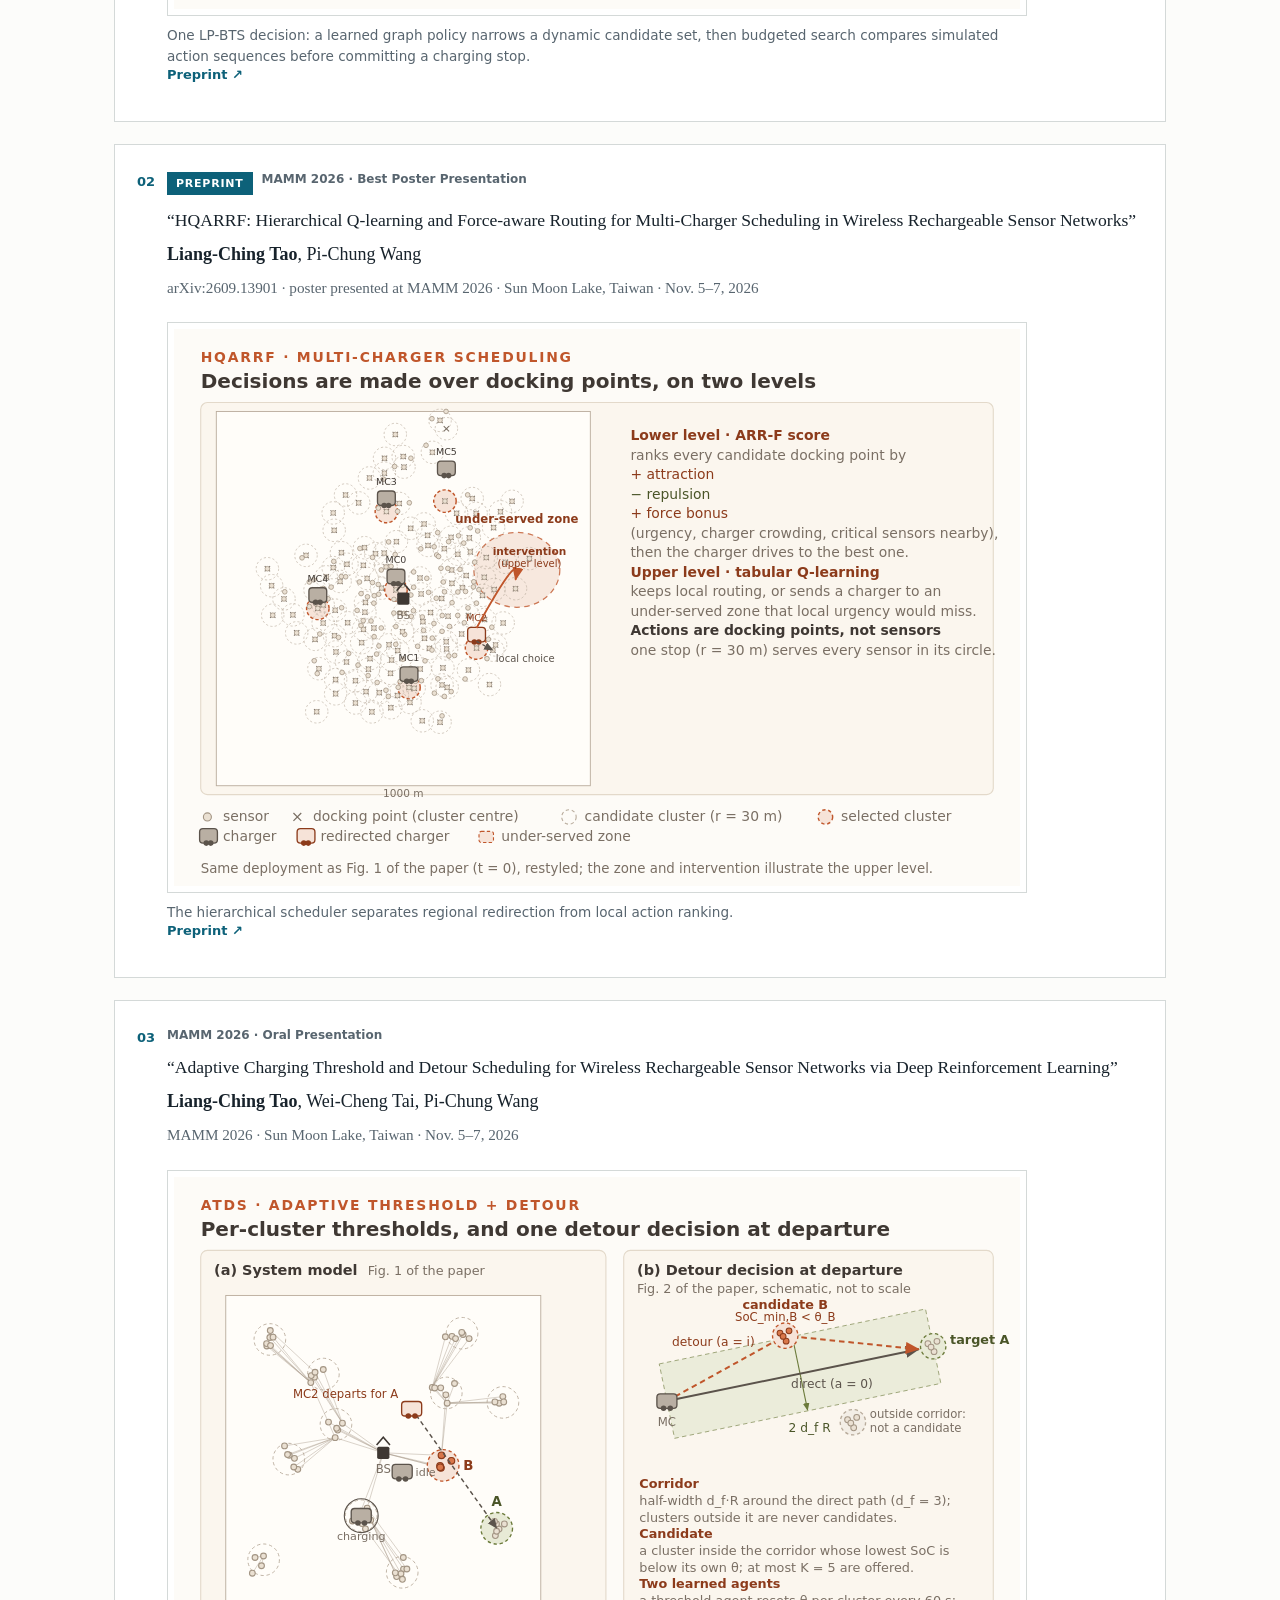
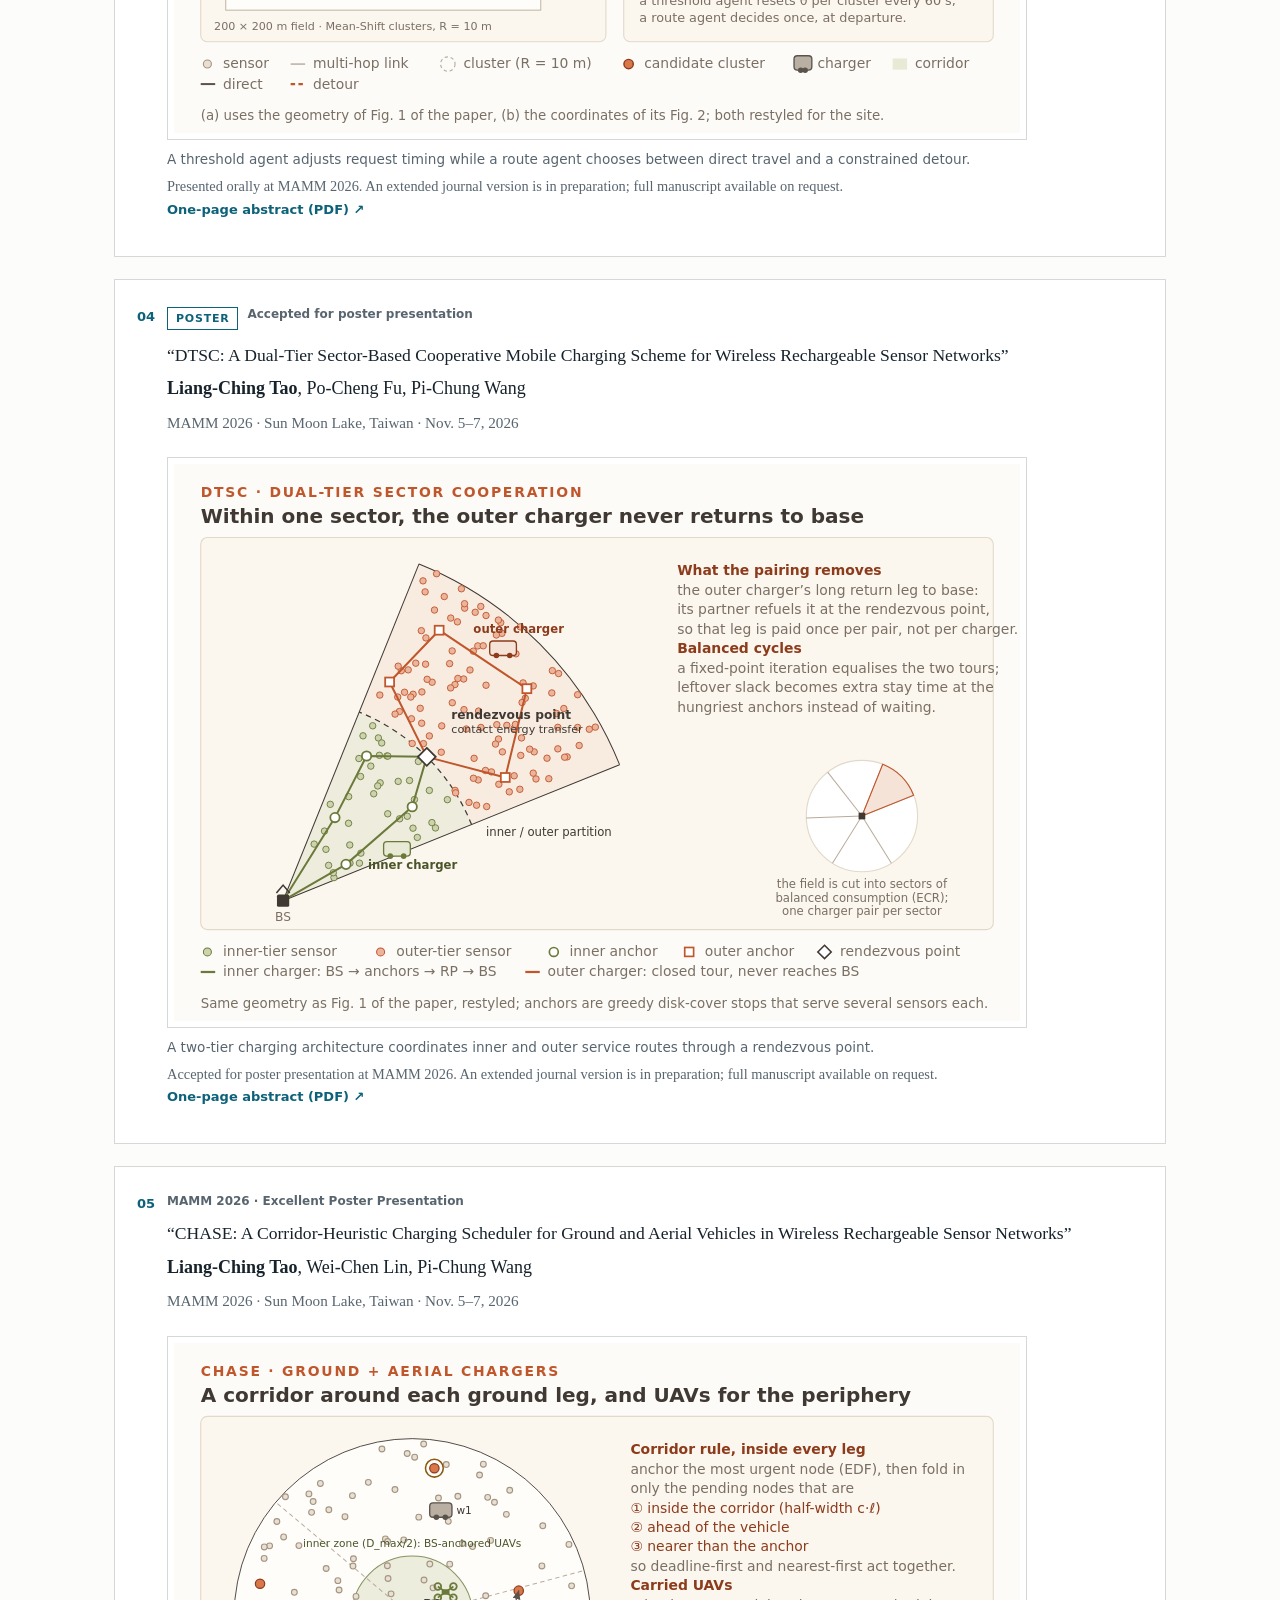
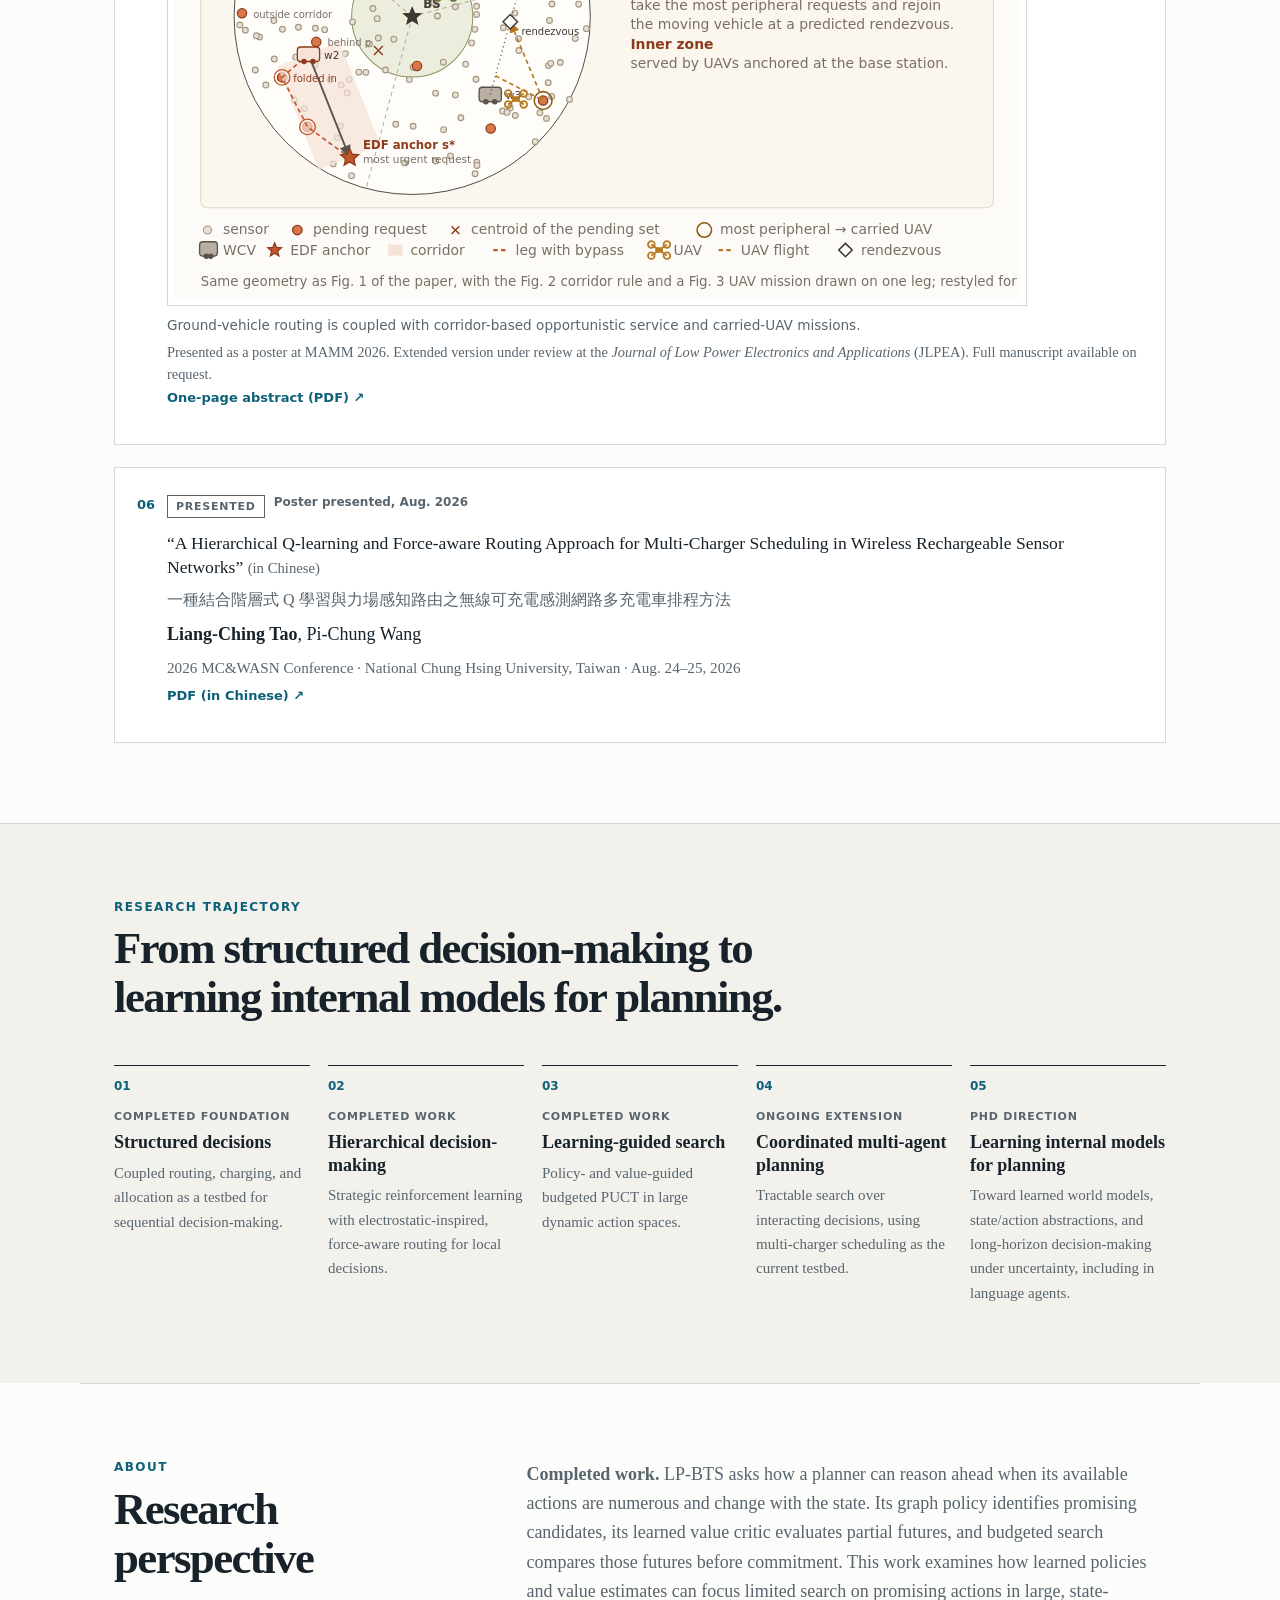
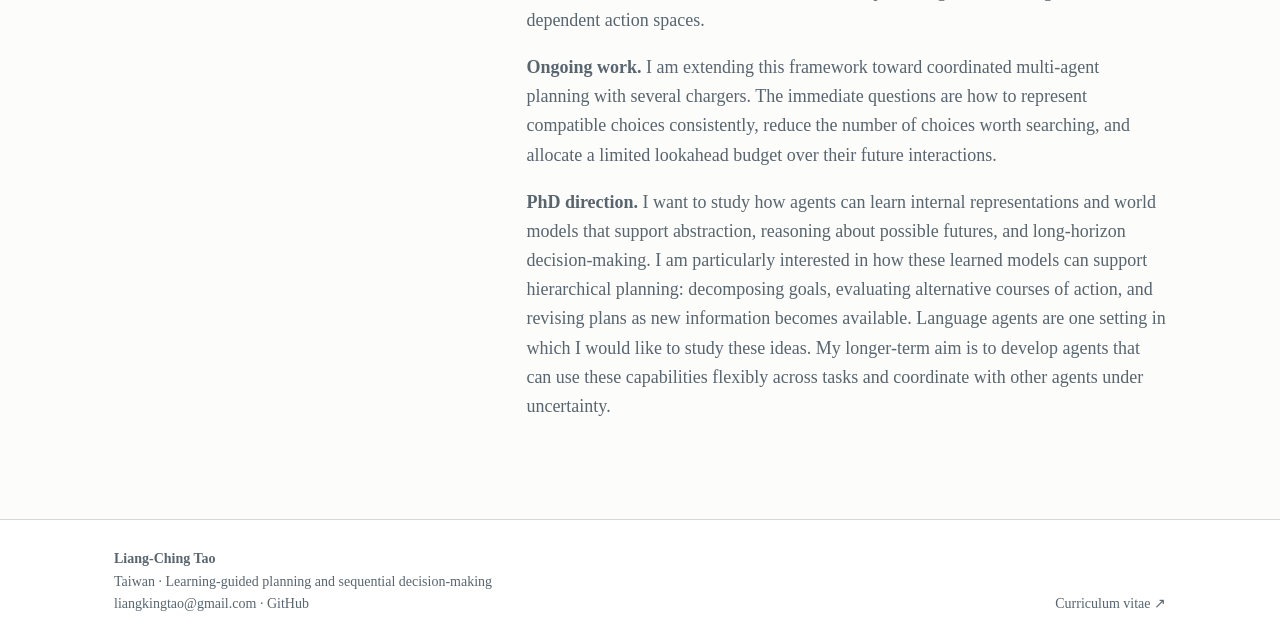
==== commit a75b28f1: "Update CHASE journal review status on website and CV" ====
--- a/index.html
+++ b/index.html
@@ -161,7 +161,7 @@
         <a href="assets/research/chase-schematic.svg" target="_blank" rel="noopener"><img src="assets/research/chase-schematic.svg" width="760" height="500" alt="Schematic after Figs. 1 to 3 of the paper: a circular field cut into load-balanced clusters with one ground vehicle each, an inner zone served by base-anchored UAVs, one vehicle leg toward the most urgent request with its corridor, and a carried UAV released to a peripheral node and recovered at a rendezvous on the path." loading="lazy"></a>
         <figcaption>Ground-vehicle routing is coupled with corridor-based opportunistic service and carried-UAV missions.</figcaption>
       </figure>
-      <p class="paper-note">Presented as a poster at MAMM 2026. An extended journal version is in preparation; full manuscript available on request.</p>
+      <p class="paper-note">Presented as a poster at MAMM 2026. Extended version under review at the <em>Journal of Low Power Electronics and Applications</em> (JLPEA). Full manuscript available on request.</p>
       <p class="paper-links"><a href="p/b5d7ce1xqs.pdf" target="_blank" rel="noopener">One-page abstract (PDF) ↗</a></p>
     </li>
 
